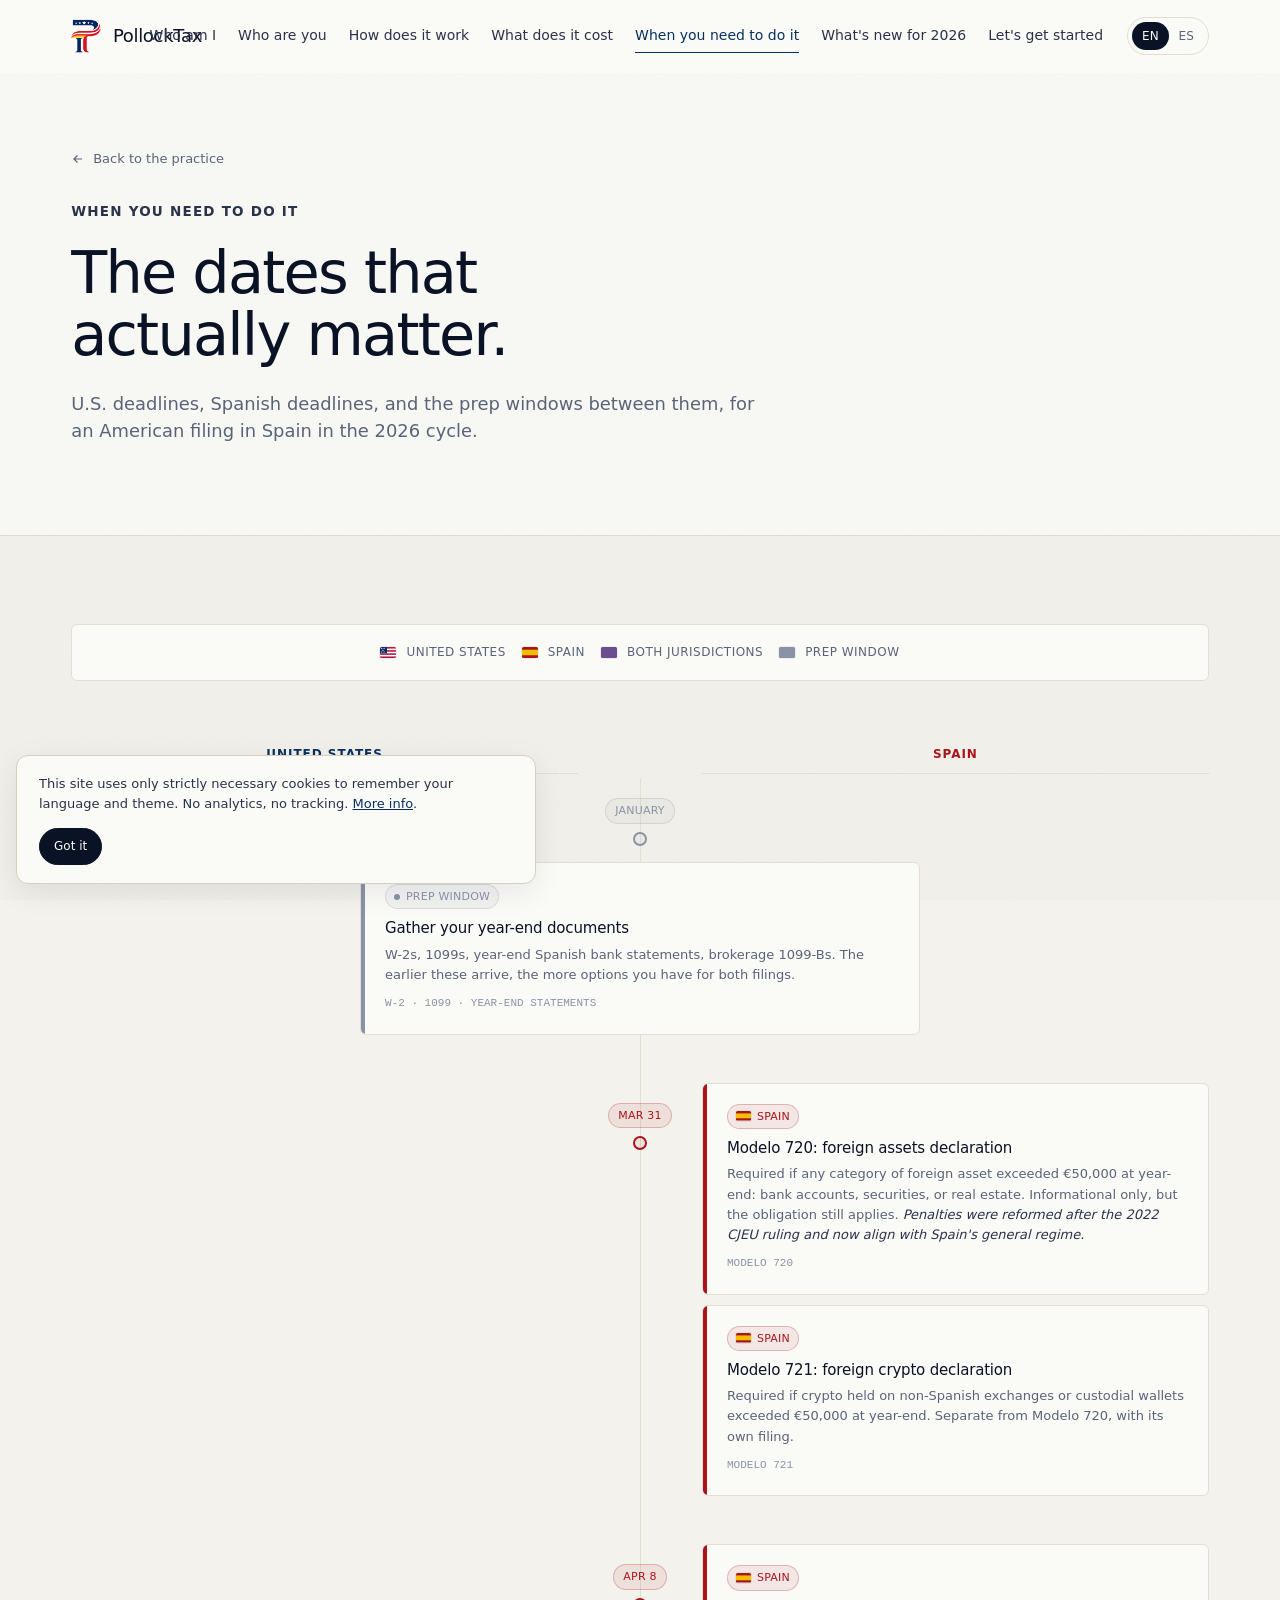
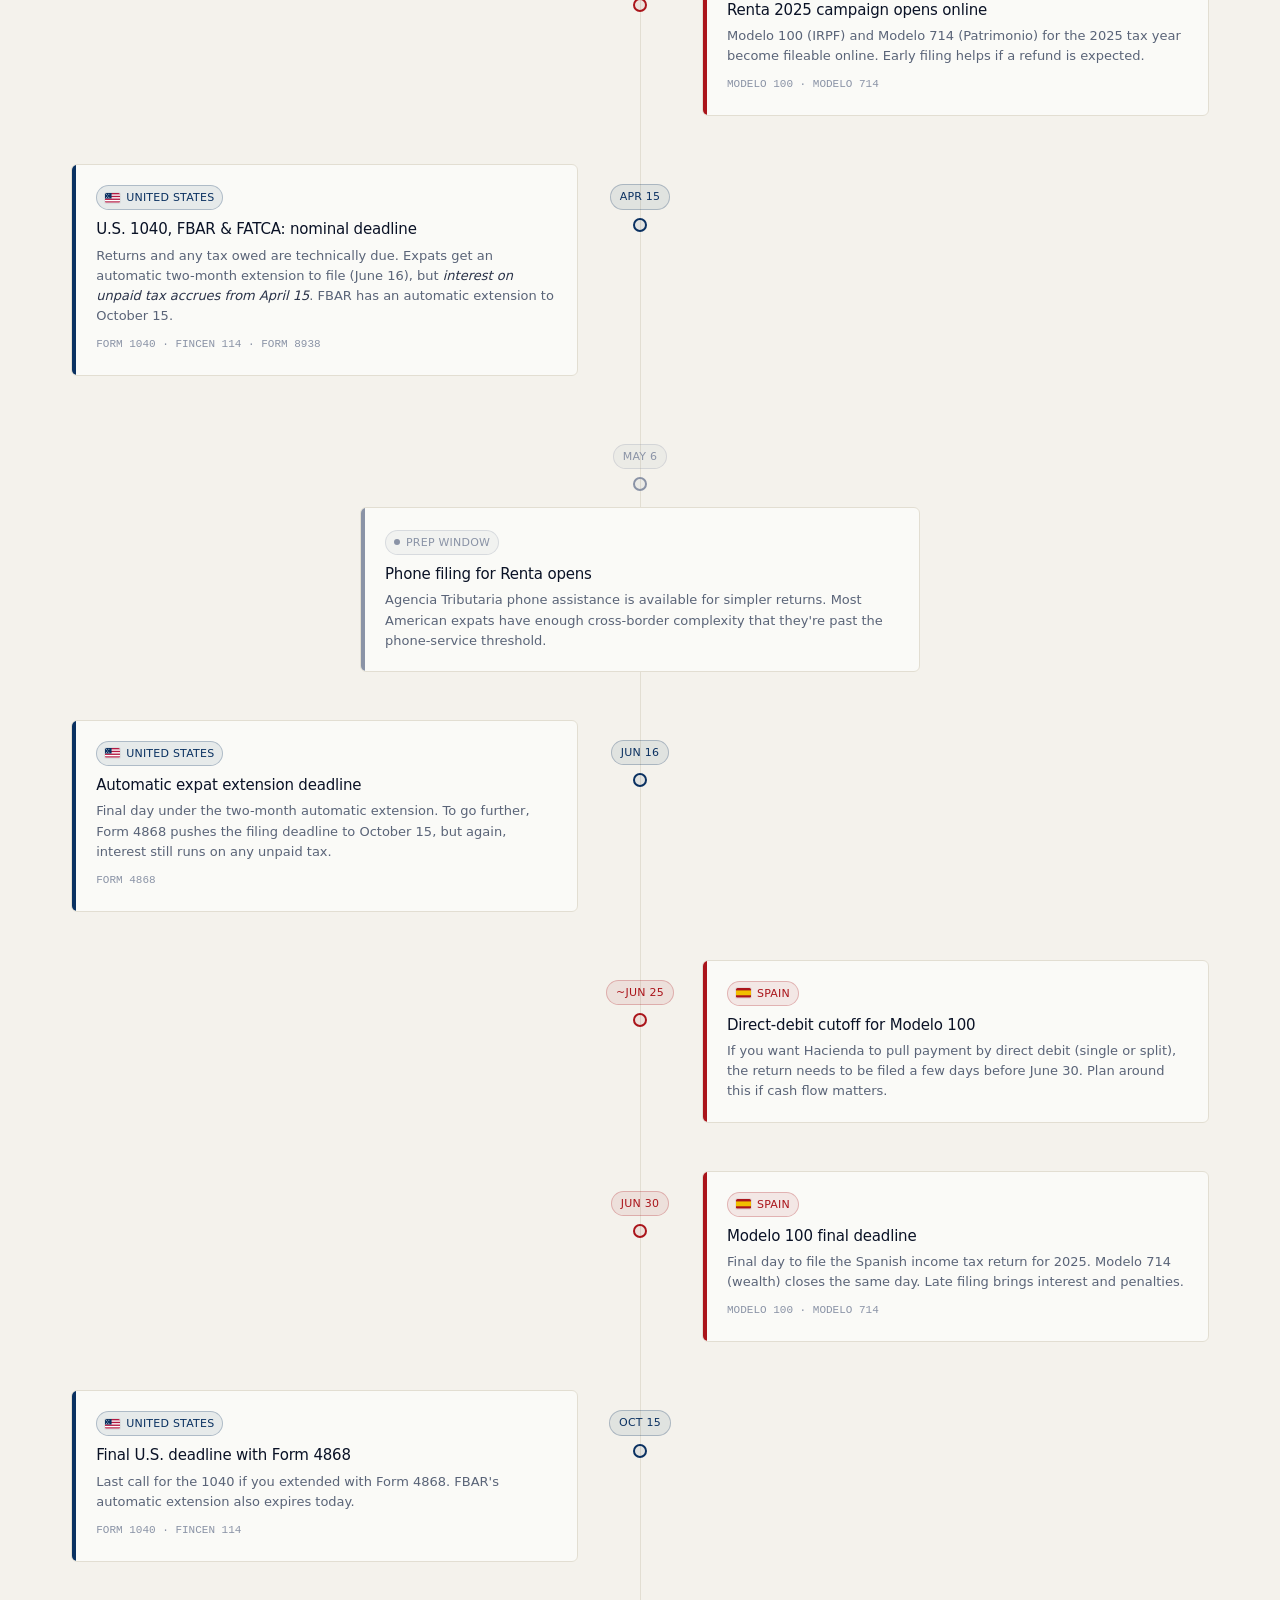
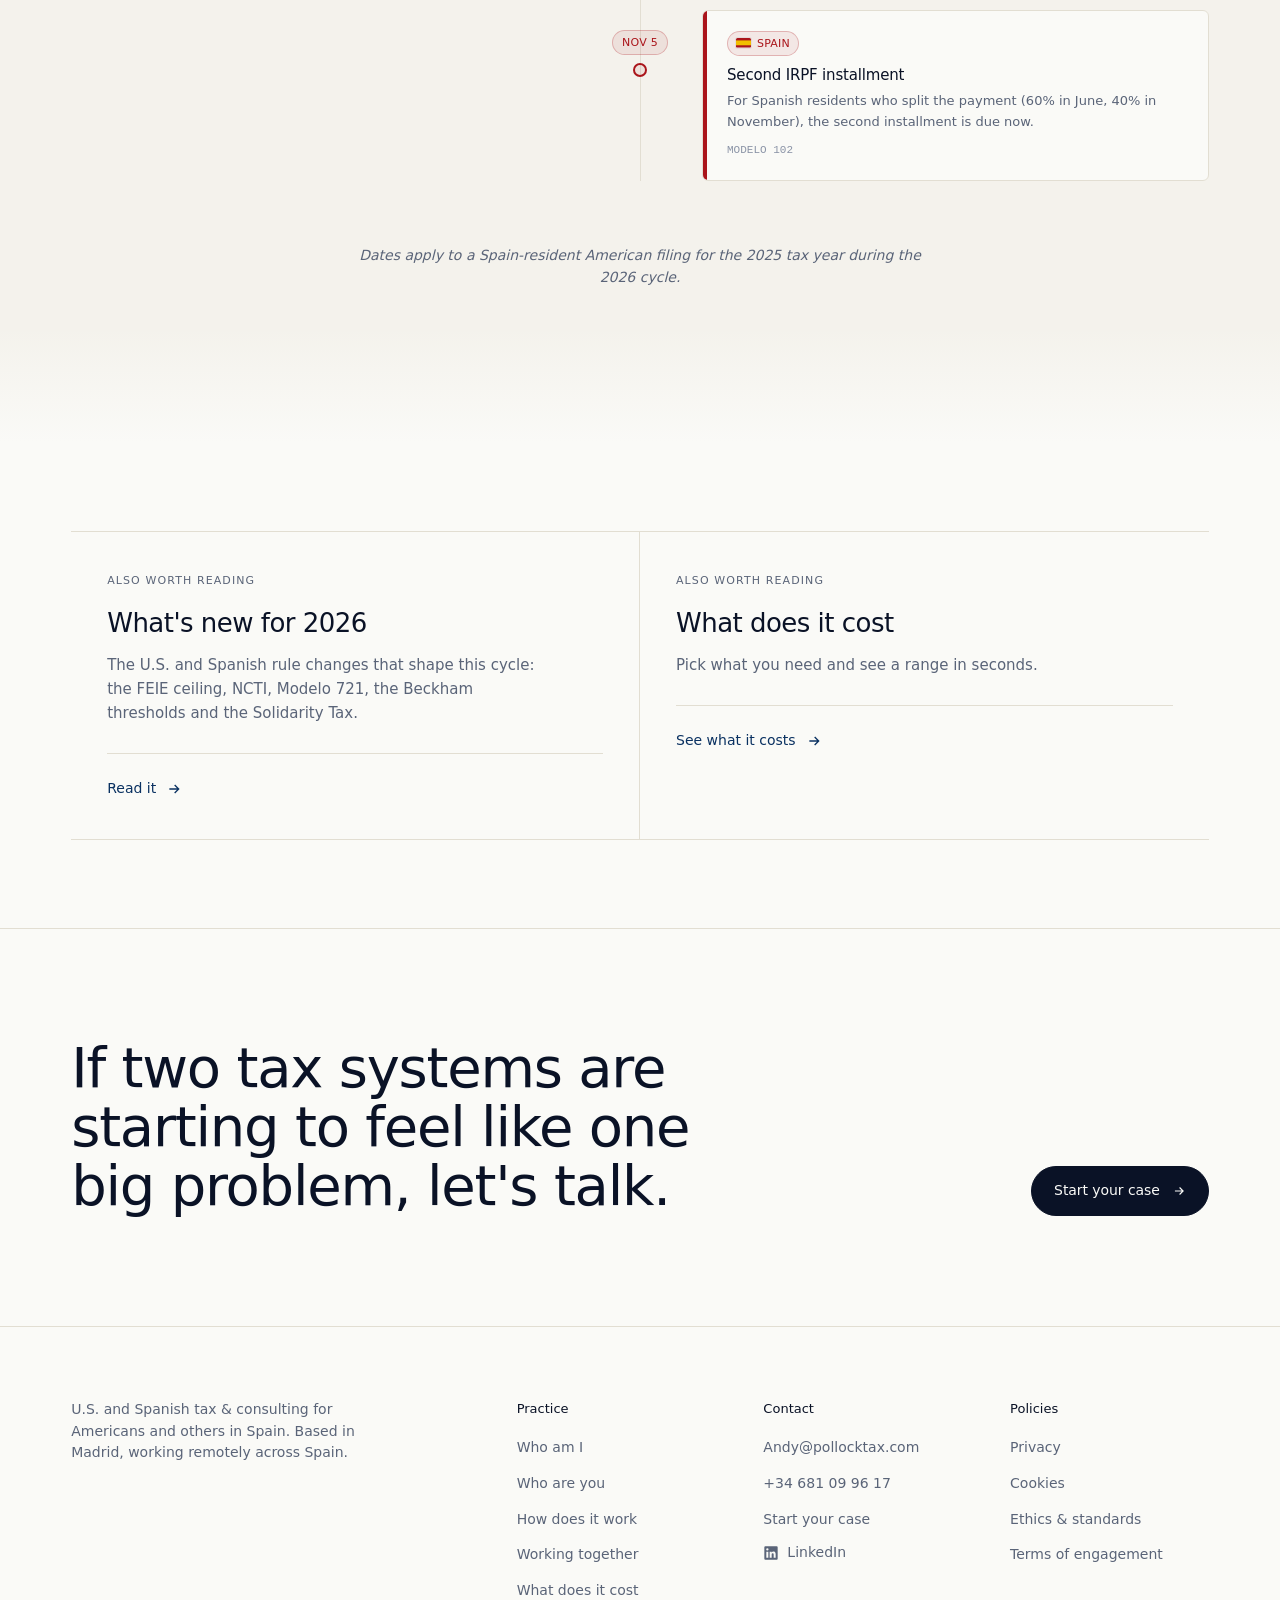
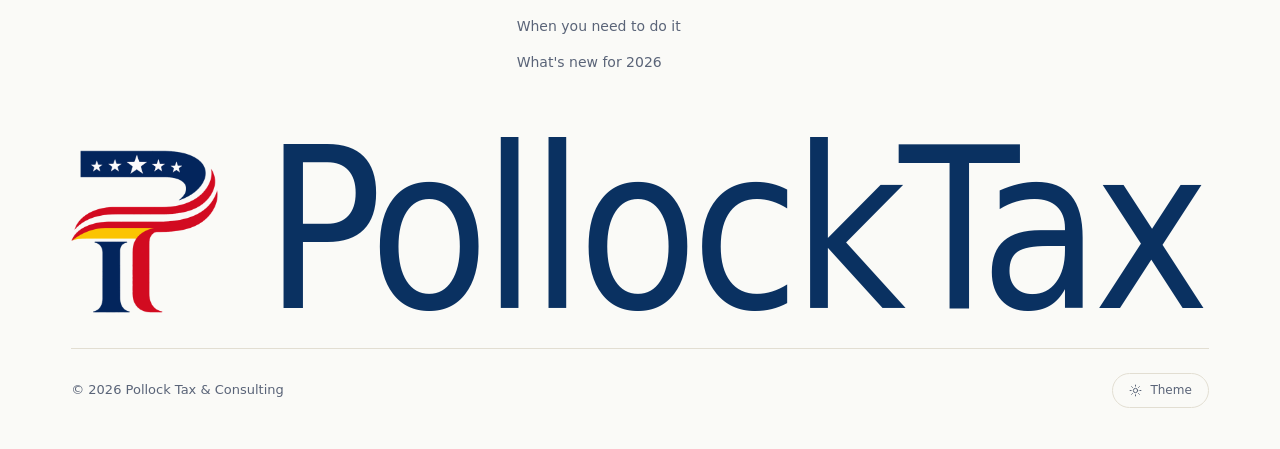
==== deadlines.html @ 63c42f0d "Give the calculator the site's voice back, and fit it on one screen Three things.  The tiers were a " ====
<!doctype html>
<html lang="en" data-theme="light">
<head>
<meta charset="utf-8" />
<meta name="viewport" content="width=device-width, initial-scale=1, viewport-fit=cover" />
<title>Tax deadlines for Americans in Spain, 2026 calendar | Pollock Tax</title>
<meta name="description" content="Every U.S. and Spanish tax deadline in the 2026 cycle for Americans and others living in Spain: Form 1040 and extensions, FBAR, Modelo 100 and Modelo 720, with the prep windows between them." />
<link rel="canonical" href="https://pollocktax.com/deadlines.html" />
<link rel="alternate" hreflang="en" href="https://pollocktax.com/deadlines.html" />
<link rel="alternate" hreflang="es" href="https://pollocktax.com/deadlines.html" />

<meta property="og:type" content="article" />
<meta property="og:title" content="Tax deadlines for Americans in Spain, 2026 calendar | Pollock Tax" />
<meta property="og:description" content="Every U.S. and Spanish tax deadline in the 2026 cycle for Americans and others living in Spain: Form 1040 and extensions, FBAR, Modelo 100 and Modelo 720, with the prep windows between them." />
<meta property="og:image" content="https://pollocktax.com/images/og-image.jpg" />
<!-- Declaring the card's size lets a scraper lay out the preview on its first
     visit instead of deferring until it has fetched the image. The alt text
     describes what the card shows; tools/make-og-image.py draws it. -->
<meta property="og:image:width" content="1200" />
<meta property="og:image:height" content="630" />
<meta property="og:image:alt" content="Pollock Tax &amp; Consulting: U.S. and Spanish taxes, handled with care." />
<meta property="og:url" content="https://pollocktax.com/deadlines.html" />
<meta property="og:site_name" content="Pollock Tax &amp; Consulting" />
<meta property="og:locale" content="en_US" />
<meta property="og:locale:alternate" content="es_ES" />
<meta name="twitter:card" content="summary_large_image" />
<meta name="twitter:image:alt" content="Pollock Tax &amp; Consulting: U.S. and Spanish taxes, handled with care." />

<link rel="icon" href="images/favicon.ico" sizes="any" />
<link rel="icon" type="image/png" href="images/favicon-32.png" sizes="32x32" />
<link rel="icon" type="image/png" href="images/favicon-16.png" sizes="16x16" />
<link rel="apple-touch-icon" href="images/apple-touch-icon.png" />

<link rel="preconnect" href="https://api.fontshare.com" crossorigin />
<!-- Loaded without blocking render: a slow font host must never hold up the page.
     The URL already carries display=swap, so the swap behavior is unchanged. -->
<link rel="preload" as="style" href="https://api.fontshare.com/v2/css?f[]=satoshi@300,400,500,700&f[]=jetbrains-mono@400,500&display=swap"
      onload="this.onload=null;this.rel='stylesheet'" />
<noscript><link rel="stylesheet" href="https://api.fontshare.com/v2/css?f[]=satoshi@300,400,500,700&f[]=jetbrains-mono@400,500&display=swap" /></noscript>

<link rel="stylesheet" href="styles.css?v=a674ebdbf3" />

<script type="application/ld+json">
{
  "@context": "https://schema.org",
  "@type": "BreadcrumbList",
  "itemListElement": [
    {
      "@type": "ListItem",
      "position": 1,
      "name": "Pollock Tax & Consulting",
      "item": "https://pollocktax.com/"
    },
    {
      "@type": "ListItem",
      "position": 2,
      "name": "When you need to do it",
      "item": "https://pollocktax.com/deadlines.html"
    }
  ]
}
</script>
</head>
<body>

<a class="skip-link" href="#main" data-bilingual><span data-lang="en">Skip to content</span><span data-lang="es">Ir al contenido</span></a>

<header class="nav" id="nav">
  <div class="container nav-inner">
    <a href="index.html#top" class="logo" aria-label="Pollock Tax &amp; Consulting, home">
      <span class="logo-mark" aria-hidden="true">
        <img src="images/logo-mark-64.png"
             srcset="images/logo-mark-64.png 1x, images/logo-mark-128.png 2x, images/logo-mark-256.png 3x"
             width="56" height="64" alt="" />
      </span>
      <span class="logo-word">PollockTax</span>
    </a>

    <nav class="nav-links" aria-label="Primary">
      <a class="nav-link" href="index.html#about"     data-bilingual><span data-lang="en">Who am I</span><span data-lang="es">Quién soy</span></a>
      <a class="nav-link" href="index.html#offer"     data-bilingual><span data-lang="en">Who are you</span><span data-lang="es">Quién eres</span></a>
      <a class="nav-link" href="index.html#process"   data-bilingual><span data-lang="en">How does it work</span><span data-lang="es">Cómo funciona</span></a>
      <a class="nav-link" href="pricing.html" data-bilingual><span data-lang="en">What does it cost</span><span data-lang="es">Cuánto cuesta</span></a>
      <a class="nav-link" href="deadlines.html" aria-current="page"  data-bilingual><span data-lang="en">When you need to do it</span><span data-lang="es">Cuándo hay que hacerlo</span></a>
      <a class="nav-link" href="whats-new.html" data-bilingual><span data-lang="en">What's new for 2026</span><span data-lang="es">Novedades para 2026</span></a>
      <a class="nav-link" href="index.html#start"     data-bilingual><span data-lang="en">Let's get started</span><span data-lang="es">Empecemos</span></a>
    </nav>

    <div class="nav-controls">
      <div class="lang-toggle" role="group" aria-label="Language">
        <button data-set-lang="en" aria-pressed="true">
          <span class="lang-label">EN</span>
          <span class="lang-flag">🇺🇸</span>
        </button>
        <button data-set-lang="es" aria-pressed="false">
          <span class="lang-label">ES</span>
          <span class="lang-flag">🇪🇸</span>
        </button>
      </div>
      <button class="icon-btn menu-toggle" id="menu-toggle-btn" aria-label="Open navigation menu">
        <svg viewBox="0 0 24 24" fill="none" stroke="currentColor" stroke-width="2"><path d="M4 6h16M4 12h16M4 18h16"/></svg>
      </button>
    </div>
  </div>
</header>

<div class="mobile-drawer-overlay" id="mobile-overlay"></div>
<div class="mobile-drawer" id="mobile-drawer">
  <button class="icon-btn close-btn" id="menu-close-btn" aria-label="Close menu">
    <svg viewBox="0 0 24 24" fill="none" stroke="currentColor" stroke-width="2"><path d="M18 6 6 18M6 6l12 12"/></svg>
  </button>
  <nav class="mobile-nav-links">
    <a class="mobile-nav-link" href="index.html#about"     data-bilingual><span data-lang="en">Who am I</span><span data-lang="es">Quién soy</span></a>
    <a class="mobile-nav-link" href="index.html#offer"     data-bilingual><span data-lang="en">Who are you</span><span data-lang="es">Quién eres</span></a>
    <a class="mobile-nav-link" href="index.html#process"   data-bilingual><span data-lang="en">How does it work</span><span data-lang="es">Cómo funciona</span></a>
    <a class="mobile-nav-link" href="pricing.html" data-bilingual><span data-lang="en">What does it cost</span><span data-lang="es">Cuánto cuesta</span></a>
    <a class="mobile-nav-link" href="deadlines.html" aria-current="page"  data-bilingual><span data-lang="en">When you need to do it</span><span data-lang="es">Cuándo hay que hacerlo</span></a>
    <a class="mobile-nav-link" href="whats-new.html" data-bilingual><span data-lang="en">What's new for 2026</span><span data-lang="es">Novedades para 2026</span></a>
    <a class="mobile-nav-link" href="index.html#start"     data-bilingual><span data-lang="en">Let's get started</span><span data-lang="es">Empecemos</span></a>
  </nav>
</div>

<a id="top"></a>
<main id="main">

<section class="page-hero">
  <div class="container">
    <a class="back-link" href="index.html" data-bilingual>
      <svg viewBox="0 0 24 24" fill="none" stroke="currentColor" stroke-width="2" aria-hidden="true"><path d="M19 12H5M11 18l-6-6 6-6"/></svg>
      <span data-lang="en">Back to the practice</span>
      <span data-lang="es">Volver a la práctica</span>
    </a>
    <span class="eyebrow" data-bilingual><span data-lang="en">When you need to do it</span><span data-lang="es">Cuándo hay que hacerlo</span></span>
    <h1 class="display-1" data-bilingual="block">
      <span data-lang="en">The dates that actually matter.</span>
      <span data-lang="es">Las fechas que de verdad importan.</span>
    </h1>
    <p class="lede body-lg" data-bilingual="block">
      <span data-lang="en">U.S. deadlines, Spanish deadlines, and the prep windows between them, for an American filing in Spain in the 2026 cycle.</span>
      <span data-lang="es">Fechas americanas, fechas españolas, y las ventanas de preparación entre ambas, para un americano que declara en España en el ciclo 2026.</span>
    </p>
  </div>
</section>

<section class="section timeline-section" id="timeline" aria-labelledby="timeline-heading">
  <div class="container">
    <h2 id="timeline-heading" class="visually-hidden" data-bilingual><span data-lang="en">The 2026 filing calendar, month by month</span><span data-lang="es">El calendario de presentación 2026, mes a mes</span></h2>
    <div class="tl-legend" data-reveal>
      <span class="tl-legend-item"><span class="tl-legend-swatch tl-legend-swatch--us"></span><span data-bilingual><span data-lang="en">United States</span><span data-lang="es">Estados Unidos</span></span></span>
      <span class="tl-legend-item"><span class="tl-legend-swatch tl-legend-swatch--spain"></span><span data-bilingual><span data-lang="en">Spain</span><span data-lang="es">España</span></span></span>
      <span class="tl-legend-item"><span class="tl-legend-swatch tl-legend-swatch--both"></span><span data-bilingual><span data-lang="en">Both jurisdictions</span><span data-lang="es">Ambas jurisdicciones</span></span></span>
      <span class="tl-legend-item"><span class="tl-legend-swatch tl-legend-swatch--prep"></span><span data-bilingual><span data-lang="en">Prep window</span><span data-lang="es">Preparación</span></span></span>
    </div>

    <div class="serpentine-timeline" data-reveal>

      <div class="stl-columns-head" aria-hidden="true">
        <span class="stl-column-label stl-column-label--us" data-bilingual><span data-lang="en">United States</span><span data-lang="es">Estados Unidos</span></span>
        <span class="stl-column-label stl-column-label--spain" data-bilingual><span data-lang="en">Spain</span><span data-lang="es">España</span></span>
      </div>

      <div class="serpentine-row serpentine-row--span">
        <div class="stl-node">
          <span class="stl-date-label stl-date-label--prep">January</span>
          <span class="stl-dot stl-dot--prep"></span>
        </div>
        <div class="stl-card--span">
          <div class="stl-event stl-event--prep" data-date="Jan 2026">
            <span class="stl-event-flag stl-event-flag--prep" data-bilingual><span data-lang="en">Prep window</span><span data-lang="es">Preparación</span></span>
            <h3 data-bilingual><span data-lang="en">Gather your year-end documents</span><span data-lang="es">Recopila documentos de cierre de año</span></h3>
            <p data-bilingual><span data-lang="en">W-2s, 1099s, year-end Spanish bank statements, brokerage 1099-Bs. The earlier these arrive, the more options you have for both filings.</span><span data-lang="es">W-2, 1099, extractos bancarios españoles a 31 de diciembre y 1099-B de brokerage. Cuanto antes lleguen, más opciones tienes en ambas declaraciones.</span></p>
            <span class="stl-forms">W-2 · 1099 · Year-end statements</span>
          </div>
        </div>
      </div>

      <div class="serpentine-row">
        <div class="stl-card--left"></div>
        <div class="stl-node">
          <span class="stl-date-label stl-date-label--spain">Mar 31</span>
          <span class="stl-dot stl-dot--spain"></span>
        </div>
        <div class="stl-card--right">
          <div class="stl-events-stack">
            <div class="stl-event stl-event--spain" data-date="Mar 31 · Spain">
              <span class="stl-event-flag stl-event-flag--spain" data-bilingual><span data-lang="en">Spain</span><span data-lang="es">España</span></span>
              <h3 data-bilingual><span data-lang="en">Modelo 720: foreign assets declaration</span><span data-lang="es">Modelo 720: declaración de bienes en el extranjero</span></h3>
              <p data-bilingual><span data-lang="en">Required if any category of foreign asset exceeded €50,000 at year-end: bank accounts, securities, or real estate. Informational only, but the obligation still applies. <em>Penalties were reformed after the 2022 CJEU ruling and now align with Spain's general regime.</em></span><span data-lang="es">Obligatorio si alguna categoría de bienes en el extranjero superó los 50.000 € a 31 de diciembre: cuentas, valores o inmuebles. Solo informativo, pero la obligación se mantiene. <em>Las sanciones se reformaron tras la sentencia del TJUE de 2022 y ahora se alinean con el régimen general.</em></span></p>
              <span class="stl-forms">Modelo 720</span>
            </div>
            <div class="stl-event stl-event--spain" data-date="Mar 31 · Spain">
              <span class="stl-event-flag stl-event-flag--spain" data-bilingual><span data-lang="en">Spain</span><span data-lang="es">España</span></span>
              <h3 data-bilingual><span data-lang="en">Modelo 721: foreign crypto declaration</span><span data-lang="es">Modelo 721: criptoactivos en el extranjero</span></h3>
              <p data-bilingual><span data-lang="en">Required if crypto held on non-Spanish exchanges or custodial wallets exceeded €50,000 at year-end. Separate from Modelo 720, with its own filing.</span><span data-lang="es">Obligatorio si los criptoactivos custodiados fuera de España superaron 50.000 € a 31 de diciembre. Independiente del Modelo 720, con presentación propia.</span></p>
              <span class="stl-forms">Modelo 721</span>
            </div>
          </div>
        </div>
      </div>

      <div class="serpentine-row">
        <div class="stl-card--left"></div>
        <div class="stl-node">
          <span class="stl-date-label stl-date-label--spain">Apr 8</span>
          <span class="stl-dot stl-dot--spain"></span>
        </div>
        <div class="stl-card--right">
          <div class="stl-event stl-event--spain" data-date="Apr 8 · Spain">
            <span class="stl-event-flag stl-event-flag--spain" data-bilingual><span data-lang="en">Spain</span><span data-lang="es">España</span></span>
            <h3 data-bilingual><span data-lang="en">Renta 2025 campaign opens online</span><span data-lang="es">Se abre la Campaña de Renta 2025 por internet</span></h3>
            <p data-bilingual><span data-lang="en">Modelo 100 (IRPF) and Modelo 714 (Patrimonio) for the 2025 tax year become fileable online. Early filing helps if a refund is expected.</span><span data-lang="es">Se pueden presentar online el Modelo 100 (IRPF) y el Modelo 714 (Patrimonio) del ejercicio 2025. Presentar pronto ayuda si esperas devolución.</span></p>
            <span class="stl-forms">Modelo 100 · Modelo 714</span>
          </div>
        </div>
      </div>

      <div class="serpentine-row">
        <div class="stl-card--left">
          <div class="stl-event stl-event--us" data-date="Apr 15 · U.S.">
            <span class="stl-event-flag stl-event-flag--us" data-bilingual><span data-lang="en">United States</span><span data-lang="es">Estados Unidos</span></span>
            <h3 data-bilingual><span data-lang="en">U.S. 1040, FBAR &amp; FATCA: nominal deadline</span><span data-lang="es">1040, FBAR y FATCA: vencimiento nominal</span></h3>
            <p data-bilingual><span data-lang="en">Returns and any tax owed are technically due. Expats get an automatic two-month extension to file (June 16), but <em>interest on unpaid tax accrues from April 15</em>. FBAR has an automatic extension to October 15.</span><span data-lang="es">Las declaraciones y cualquier importe a pagar vencen formalmente este día. Los expatriados tienen prórroga automática de dos meses (hasta el 16 de junio), pero <em>los intereses corren desde el 15 de abril</em>. El FBAR tiene prórroga automática hasta el 15 de octubre.</span></p>
            <span class="stl-forms">Form 1040 · FinCEN 114 · Form 8938</span>
          </div>
        </div>
        <div class="stl-node">
          <span class="stl-date-label stl-date-label--us">Apr 15</span>
          <span class="stl-dot stl-dot--us"></span>
        </div>
        <div class="stl-card--right"></div>
      </div>

      <div class="serpentine-row serpentine-row--span">
        <div class="stl-node">
          <span class="stl-date-label stl-date-label--prep">May 6</span>
          <span class="stl-dot stl-dot--prep"></span>
        </div>
        <div class="stl-card--span">
          <div class="stl-event stl-event--prep" data-date="May 6 · Spain prep">
            <span class="stl-event-flag stl-event-flag--prep" data-bilingual><span data-lang="en">Prep window</span><span data-lang="es">Preparación</span></span>
            <h3 data-bilingual><span data-lang="en">Phone filing for Renta opens</span><span data-lang="es">Se abre la presentación telefónica de la Renta</span></h3>
            <p data-bilingual><span data-lang="en">Agencia Tributaria phone assistance is available for simpler returns. Most American expats have enough cross-border complexity that they're past the phone-service threshold.</span><span data-lang="es">La asistencia telefónica de la Agencia Tributaria está disponible para declaraciones sencillas. La mayoría de americanos expatriados tienen suficiente complejidad transfronteriza como para no encajar en este servicio.</span></p>
          </div>
        </div>
      </div>

      <div class="serpentine-row">
        <div class="stl-card--left">
          <div class="stl-event stl-event--us" data-date="Jun 16 · U.S.">
            <span class="stl-event-flag stl-event-flag--us" data-bilingual><span data-lang="en">United States</span><span data-lang="es">Estados Unidos</span></span>
            <h3 data-bilingual><span data-lang="en">Automatic expat extension deadline</span><span data-lang="es">Vencimiento de la prórroga automática para expatriados</span></h3>
            <p data-bilingual><span data-lang="en">Final day under the two-month automatic extension. To go further, Form 4868 pushes the filing deadline to October 15, but again, interest still runs on any unpaid tax.</span><span data-lang="es">Último día con la prórroga automática de dos meses. Para ampliar más, el Formulario 4868 lleva la presentación al 15 de octubre, aunque los intereses sobre el importe pendiente siguen corriendo.</span></p>
            <span class="stl-forms">Form 4868</span>
          </div>
        </div>
        <div class="stl-node">
          <span class="stl-date-label stl-date-label--us">Jun 16</span>
          <span class="stl-dot stl-dot--us"></span>
        </div>
        <div class="stl-card--right"></div>
      </div>

      <div class="serpentine-row">
        <div class="stl-card--left"></div>
        <div class="stl-node">
          <span class="stl-date-label stl-date-label--spain">~Jun 25</span>
          <span class="stl-dot stl-dot--spain"></span>
        </div>
        <div class="stl-card--right">
          <div class="stl-event stl-event--spain" data-date="~Jun 25 · Spain">
            <span class="stl-event-flag stl-event-flag--spain" data-bilingual><span data-lang="en">Spain</span><span data-lang="es">España</span></span>
            <h3 data-bilingual><span data-lang="en">Direct-debit cutoff for Modelo 100</span><span data-lang="es">Cierre de domiciliación del Modelo 100</span></h3>
            <p data-bilingual><span data-lang="en">If you want Hacienda to pull payment by direct debit (single or split), the return needs to be filed a few days before June 30. Plan around this if cash flow matters.</span><span data-lang="es">Si quieres que Hacienda cobre por domiciliación (pago único o fraccionado), conviene presentar unos días antes del 30 de junio. Tenlo en cuenta si la liquidez importa.</span></p>
          </div>
        </div>
      </div>

      <div class="serpentine-row">
        <div class="stl-card--left"></div>
        <div class="stl-node">
          <span class="stl-date-label stl-date-label--spain">Jun 30</span>
          <span class="stl-dot stl-dot--spain"></span>
        </div>
        <div class="stl-card--right">
          <div class="stl-event stl-event--spain" data-date="Jun 30 · Spain">
            <span class="stl-event-flag stl-event-flag--spain" data-bilingual><span data-lang="en">Spain</span><span data-lang="es">España</span></span>
            <h3 data-bilingual><span data-lang="en">Modelo 100 final deadline</span><span data-lang="es">Vencimiento final del Modelo 100</span></h3>
            <p data-bilingual><span data-lang="en">Final day to file the Spanish income tax return for 2025. Modelo 714 (wealth) closes the same day. Late filing brings interest and penalties.</span><span data-lang="es">Último día para presentar el IRPF español del ejercicio 2025. El Modelo 714 (Patrimonio) cierra el mismo día. Presentar fuera de plazo conlleva intereses y sanciones.</span></p>
            <span class="stl-forms">Modelo 100 · Modelo 714</span>
          </div>
        </div>
      </div>

      <div class="serpentine-row">
        <div class="stl-card--left">
          <div class="stl-event stl-event--us" data-date="Oct 15 · U.S.">
            <span class="stl-event-flag stl-event-flag--us" data-bilingual><span data-lang="en">United States</span><span data-lang="es">Estados Unidos</span></span>
            <h3 data-bilingual><span data-lang="en">Final U.S. deadline with Form 4868</span><span data-lang="es">Vencimiento final EE.&nbsp;UU. con Formulario 4868</span></h3>
            <p data-bilingual><span data-lang="en">Last call for the 1040 if you extended with Form 4868. FBAR's automatic extension also expires today.</span><span data-lang="es">Última fecha para presentar el 1040 si pediste prórroga con el 4868. La prórroga automática del FBAR también vence hoy.</span></p>
            <span class="stl-forms">Form 1040 · FinCEN 114</span>
          </div>
        </div>
        <div class="stl-node">
          <span class="stl-date-label stl-date-label--us">Oct 15</span>
          <span class="stl-dot stl-dot--us"></span>
        </div>
        <div class="stl-card--right"></div>
      </div>

      <div class="serpentine-row">
        <div class="stl-card--left"></div>
        <div class="stl-node">
          <span class="stl-date-label stl-date-label--spain">Nov 5</span>
          <span class="stl-dot stl-dot--spain"></span>
        </div>
        <div class="stl-card--right">
          <div class="stl-event stl-event--spain" data-date="Nov 5 · Spain">
            <span class="stl-event-flag stl-event-flag--spain" data-bilingual><span data-lang="en">Spain</span><span data-lang="es">España</span></span>
            <h3 data-bilingual><span data-lang="en">Second IRPF installment</span><span data-lang="es">Segundo plazo del IRPF</span></h3>
            <p data-bilingual><span data-lang="en">For Spanish residents who split the payment (60% in June, 40% in November), the second installment is due now.</span><span data-lang="es">Para residentes que fraccionaron el pago (60% en junio, 40% en noviembre), vence ahora el segundo plazo.</span></p>
            <span class="stl-forms">Modelo 102</span>
          </div>
        </div>
      </div>

    </div>

    <p class="timeline-note" style="margin-top: 16px;" data-reveal data-bilingual="block">
      <span data-lang="en">Dates apply to a Spain-resident American filing for the 2025 tax year during the 2026 cycle.</span>
      <span data-lang="es">Las fechas aplican a un americano residente en España presentando el ejercicio 2025 durante la campaña 2026.</span>
    </p>
  </div>
</section>

<section class="section next-up">
  <div class="container">
    <div class="resource-grid">
      <a class="resource-card" href="whats-new.html">
        <span class="resource-kicker" data-bilingual><span data-lang="en">Also worth reading</span><span data-lang="es">También conviene leer</span></span>
        <h3 data-bilingual="block">
          <span data-lang="en">What's new for 2026</span>
          <span data-lang="es">Novedades para 2026</span>
        </h3>
        <p data-bilingual="block">
          <span data-lang="en">The U.S. and Spanish rule changes that shape this cycle: the FEIE ceiling, NCTI, Modelo 721, the Beckham thresholds and the Solidarity Tax.</span>
          <span data-lang="es">Los cambios normativos americanos y españoles que marcan este ciclo: el techo de la FEIE, el NCTI, el Modelo 721, los umbrales Beckham y el Impuesto de Solidaridad.</span>
        </p>
        <span class="resource-cta" data-bilingual>
          <span data-lang="en">Read it</span>
          <span data-lang="es">Leerlo</span>
          <svg viewBox="0 0 24 24" fill="none" stroke="currentColor" stroke-width="2" aria-hidden="true"><path d="M5 12h14M13 6l6 6-6 6"/></svg>
        </span>
      </a>
      <a class="resource-card" href="pricing.html">
        <span class="resource-kicker" data-bilingual><span data-lang="en">Also worth reading</span><span data-lang="es">También conviene leer</span></span>
        <h3 data-bilingual="block">
          <span data-lang="en">What does it cost</span>
          <span data-lang="es">Cuánto cuesta</span>
        </h3>
        <p data-bilingual="block">
          <span data-lang="en">Pick what you need and see a range in seconds.</span>
          <span data-lang="es">Elige lo que necesitas y verás un rango en segundos.</span>
        </p>
        <span class="resource-cta" data-bilingual>
          <span data-lang="en">See what it costs</span>
          <span data-lang="es">Ver cuánto cuesta</span>
          <svg viewBox="0 0 24 24" fill="none" stroke="currentColor" stroke-width="2" aria-hidden="true"><path d="M5 12h14M13 6l6 6-6 6"/></svg>
        </span>
      </a>
    </div>
  </div>
</section>

<section class="cta-strip">
  <div class="container">
    <div class="cta-strip-grid">
      <div data-reveal>
        <h2 class="display-2" data-bilingual="block">
          <span data-lang="en">If two tax systems are starting to feel like one big problem, let's talk.</span>
          <span data-lang="es">Si dos sistemas fiscales empiezan a sentirse como un solo gran problema, hablemos.</span>
        </h2>
      </div>
      <div data-reveal>
        <a href="index.html#start" class="btn btn-primary" data-bilingual>
          <span data-lang="en">Start your case</span>
          <span data-lang="es">Empezar mi caso</span>
          <svg class="btn-arrow" viewBox="0 0 24 24" fill="none" stroke="currentColor" stroke-width="2"><path d="M5 12h14M13 6l6 6-6 6"/></svg>
        </a>
      </div>
    </div>
  </div>
</section>

</main>

<footer class="footer">
  <div class="container">
    <div class="footer-top">
      <div class="footer-brand">
        <p data-bilingual="block">
          <span data-lang="en">U.S. and Spanish tax &amp; consulting for Americans and others in Spain. Based in Madrid, working remotely across Spain.</span>
          <span data-lang="es">Asesoría fiscal estadounidense y española para americanos y otras personas en España. Con sede en Madrid, atendiendo en remoto en toda España.</span>
        </p>
      </div>

      <div class="footer-col">
        <h3 data-bilingual><span data-lang="en">Practice</span><span data-lang="es">Práctica</span></h3>
        <ul>
          <li><a href="index.html#about"     data-bilingual><span data-lang="en">Who am I</span><span data-lang="es">Quién soy</span></a></li>
          <li><a href="index.html#offer"     data-bilingual><span data-lang="en">Who are you</span><span data-lang="es">Quién eres</span></a></li>
          <li><a href="index.html#process"   data-bilingual><span data-lang="en">How does it work</span><span data-lang="es">Cómo funciona</span></a></li>
          <li><a href="index.html#engagement" data-bilingual><span data-lang="en">Working together</span><span data-lang="es">Trabajar juntos</span></a></li>
          <li><a href="pricing.html" data-bilingual><span data-lang="en">What does it cost</span><span data-lang="es">Cuánto cuesta</span></a></li>
          <li><a href="deadlines.html" aria-current="page"  data-bilingual><span data-lang="en">When you need to do it</span><span data-lang="es">Cuándo hay que hacerlo</span></a></li>
          <li><a href="whats-new.html" data-bilingual><span data-lang="en">What's new for 2026</span><span data-lang="es">Novedades para 2026</span></a></li>
        </ul>
      </div>

      <div class="footer-col">
        <h3 data-bilingual><span data-lang="en">Contact</span><span data-lang="es">Contacto</span></h3>
        <ul>
          <li><a href="mailto:Andy@pollocktax.com">Andy@pollocktax.com</a></li>
          <li><a href="tel:+34681099617">+34 681 09 96 17</a></li>
          <li><a href="index.html#start" data-bilingual><span data-lang="en">Start your case</span><span data-lang="es">Empezar caso</span></a></li>
          <li><a href="https://www.linkedin.com/in/andrewtpollock/" target="_blank" rel="noopener" class="footer-social">
            <svg viewBox="0 0 24 24"><path d="M20.5 2h-17A1.5 1.5 0 002 3.5v17A1.5 1.5 0 003.5 22h17a1.5 1.5 0 001.5-1.5v-17A1.5 1.5 0 0020.5 2zM8 19H5v-9h3v9zM6.5 8.25A1.75 1.75 0 118.3 6.5a1.75 1.75 0 01-1.8 1.75zM19 19h-3v-4.74c0-1.42-.6-1.93-1.38-1.93A1.74 1.74 0 0013 14.19a.66.66 0 000 .14V19h-3v-9h2.9v1.3a3.11 3.11 0 012.7-1.4c1.55 0 3.36.86 3.36 3.66z"/></svg>
            LinkedIn
          </a></li>
        </ul>
      </div>

      <div class="footer-col">
        <h3 data-bilingual><span data-lang="en">Policies</span><span data-lang="es">Políticas</span></h3>
        <ul>
          <li><a href="index.html#privacy"   data-bilingual><span data-lang="en">Privacy</span><span data-lang="es">Privacidad</span></a></li>
          <li><a href="index.html#cookies"   data-bilingual><span data-lang="en">Cookies</span><span data-lang="es">Cookies</span></a></li>
          <li><a href="index.html#ethics"    data-bilingual><span data-lang="en">Ethics &amp; standards</span><span data-lang="es">Ética y estándares</span></a></li>
          <li><a href="index.html#terms"     data-bilingual><span data-lang="en">Terms of engagement</span><span data-lang="es">Términos</span></a></li>
        </ul>
      </div>
    </div>

    <div class="footer-wordmark" aria-hidden="true">
      <svg viewBox="0 0 1015.7 152" focusable="false">
        <image href="images/logo-mark-512.png" x="0" y="0" width="133.6" height="152" />
        <text x="172.6" y="144.5" textLength="838.1" lengthAdjust="spacingAndGlyphs">PollockTax</text>
      </svg>
    </div>

    <div class="footer-bottom" style="display: flex; justify-content: space-between; align-items: center; flex-wrap: wrap; gap: 16px;">
      <span>© <span data-year>2026</span> Pollock Tax &amp; Consulting</span>
      <button class="footer-theme-toggle" data-theme-toggle aria-label="Toggle theme">
        <svg class="sun" viewBox="0 0 24 24" fill="none" stroke="currentColor" stroke-width="1.8" stroke-linecap="round" stroke-linejoin="round">
          <circle cx="12" cy="12" r="4"/>
          <path d="M12 2v2M12 20v2M4.93 4.93l1.41 1.41M17.66 17.66l1.41 1.41M2 12h2M20 12h2M4.93 19.07l1.41-1.41M17.66 6.34l1.41-1.41"/>
        </svg>
        <svg class="moon" viewBox="0 0 24 24" fill="none" stroke="currentColor" stroke-width="1.8" stroke-linecap="round" stroke-linejoin="round">
          <path d="M21 12.79A9 9 0 1111.21 3 7 7 0 0021 12.79z"/>
        </svg>
        <span data-bilingual><span data-lang="en">Theme</span><span data-lang="es">Tema</span></span>
      </button>
    </div>
  </div>
</footer>

<div class="cookies" id="cookie-banner" role="region" aria-label="Cookies">
  <span data-bilingual="block">
    <span data-lang="en">This site uses only strictly necessary cookies to remember your language and theme. No analytics, no tracking. <a href="index.html#cookies" style="color: var(--accent); text-decoration: underline;">More info</a>.</span>
    <span data-lang="es">Este sitio solo usa cookies estrictamente necesarias para recordar tu idioma y tema. Sin analítica, sin seguimiento. <a href="index.html#cookies" style="color: var(--accent); text-decoration: underline;">Más info</a>.</span>
  </span>
  <div class="cookies-actions">
    <button data-cookie-action="accept" class="primary" data-bilingual><span data-lang="en">Got it</span><span data-lang="es">Entendido</span></button>
  </div>
</div>

<script src="site.js?v=73084977fb" defer></script>

</body>
</html>
---- styles.css ----
/* ============================================================
   POLLOCK TAX & CONSULTING
   ============================================================ */

:root {
  --bg:           #FAFAF7;
  --bg-elev:      #F4F2EC;
  --bg-deep:      #ECEAE2;
  --ink:          #0A1226;
  --ink-2:        #2A3349;
  --ink-3:        #5A6478;
  --ink-4:        #8A93A6;
  --line:         #E2DED2;
  --line-2:       #D4CFC0;
  /* Official flag colors — U.S. "Old Glory" Blue/Red, Spain Red/Yellow.
     Used wherever a blue/red/yellow appears, so the palette stays true to the flags. */
  --accent:       #0A3161;   /* Old Glory Blue — PMS 282 C */
  --accent-hover: #B31942;   /* Old Glory Red  — PMS 193 C */

  --us-primary:   #0A3161;   /* Old Glory Blue */
  --us-soft:      rgba(10, 49, 97, 0.08);
  --us-border:    rgba(10, 49, 97, 0.25);
  --es-primary:   #AA151B;   /* Spanish flag red */
  --es-soft:      rgba(170, 21, 27, 0.08);
  --es-border:    rgba(170, 21, 27, 0.25);
  --es-gold:      #F1BF00;   /* Spanish flag yellow — emblem accent only */
  --both-primary: #6B4E8F;       
  --both-soft:    rgba(107, 78, 143, 0.08);
  --both-border:  rgba(107, 78, 143, 0.25);
  --prep-primary: #8A93A6;
  --prep-soft:    rgba(138, 147, 166, 0.08);
  --prep-border:  rgba(138, 147, 166, 0.25);

  --font-sans:  'Satoshi', system-ui, -apple-system, sans-serif;
  --font-mono:  'JetBrains Mono', ui-monospace, 'SF Mono', Menlo, monospace;

  --grid-max:   1240px;
  --grid-pad:   clamp(20px, 4vw, 56px);
  --section-y:  clamp(80px, 11vw, 140px);

  --radius:     2px;
  --radius-md:  6px;
  --radius-lg:  12px;

  --ease:       cubic-bezier(.2,.7,.2,1);
  --ease-out:   cubic-bezier(.16,1,.3,1);
  --t-fast:     180ms;
  --t-med:      320ms;
  --t-slow:     680ms;
}

[data-theme="dark"] {
  --bg:           #0A0E1A;
  --bg-elev:      #11162A;
  --bg-deep:      #060912;
  --ink:          #F5F1E8;
  --ink-2:        #DCD8CD;
  --ink-3:        #9AA3B5;
  --ink-4:        #5C667B;
  --line:         #1C2238;
  --line-2:       #2A3148;
  --accent:       #7AA0E0;
  --accent-hover: #E84757;

  --us-primary:   #7AA0E0;
  --us-soft:      rgba(122, 160, 224, 0.10);
  --us-border:    rgba(122, 160, 224, 0.30);
  --es-primary:   #E84757;
  --es-soft:      rgba(232, 71, 87, 0.10);
  --es-border:    rgba(232, 71, 87, 0.30);
  --both-primary: #B89FE0;
  --both-soft:    rgba(184, 159, 224, 0.10);
  --both-border:  rgba(184, 159, 224, 0.30);
  --prep-primary: #9AA3B5;
  --prep-soft:    rgba(154, 163, 181, 0.08);
  --prep-border:  rgba(154, 163, 181, 0.25);
}

*, *::before, *::after { box-sizing: border-box; }
/* scroll-padding keeps anchored sections clear of the sticky header */
html { -webkit-text-size-adjust: 100%; scroll-behavior: smooth; scroll-padding-top: 84px; }
@media (prefers-reduced-motion: reduce) { html { scroll-behavior: auto; } }

/* Skip link — first thing in the tab order, visible only when focused */
.skip-link {
  position: absolute;
  left: 16px; top: -60px;
  z-index: 1000;
  padding: 10px 18px;
  border-radius: 999px;
  background: var(--ink);
  color: #fff;
  font-size: 14px;
  transition: top var(--t-fast) var(--ease);
}
.skip-link:focus { top: 16px; }
body { margin: 0; overflow-x: hidden; }
img, svg, video { display: block; max-width: 100%; }
button { font: inherit; color: inherit; background: none; border: 0; cursor: pointer; padding: 0; }
input, textarea, select { font: inherit; color: inherit; }
a { color: inherit; text-decoration: none; }
::selection { background: var(--accent); color: var(--bg); }

/* Keyboard focus. Everything interactive here is a custom-styled control, so
   the ring is defined once rather than left to each component. */
:focus-visible {
  outline: 2px solid var(--accent);
  outline-offset: 3px;
  border-radius: 3px;
}
[data-theme="dark"] :focus-visible { outline-color: #7FA8D9; }
/* Pointer users keep the clean look; keyboard users always get the ring. */
:focus:not(:focus-visible) { outline: none; }

body {
  font-family: var(--font-sans);
  font-weight: 400;
  font-size: 16px;
  line-height: 1.55;
  color: var(--ink);
  background: var(--bg);
  -webkit-font-smoothing: antialiased;
  text-rendering: optimizeLegibility;
  transition: background var(--t-med) var(--ease), color var(--t-med) var(--ease);
}

body::before {
  content: "";
  position: fixed; inset: 0;
  pointer-events: none;
  z-index: 1;
  opacity: .35;
  mix-blend-mode: multiply;
  background-image: url("data:image/svg+xml;utf8,<svg xmlns='http://www.w3.org/2000/svg' width='200' height='200'><filter id='n'><feTurbulence type='fractalNoise' baseFrequency='.9' numOctaves='2' stitchTiles='stitch'/><feColorMatrix values='0 0 0 0 0  0 0 0 0 0  0 0 0 0 0  0 0 0 .06 0'/></filter><rect width='100%' height='100%' filter='url(%23n)'/></svg>");
}
[data-theme="dark"] body::before { mix-blend-mode: screen; opacity: .25; }

.container {
  max-width: var(--grid-max);
  margin-inline: auto;
  padding-inline: var(--grid-pad);
  position: relative;
  z-index: 2;
}

/* Section labels. Nudged up a size and to a bold weight so each section
   announces itself, while the uppercase tracking keeps them quiet enough
   not to compete with the display heading beneath. */
.eyebrow {
  font-family: var(--font-sans);
  font-size: 13.5px;
  font-weight: 700;
  letter-spacing: .09em;
  text-transform: uppercase;
  color: var(--ink-2);
  display: inline-block;
}

.section-rule { height: 1px; background: var(--line); margin: 0; border: 0; }

.display-1 {
  font-weight: 300;
  font-size: clamp(34px, 5.8vw, 80px);
  line-height: 1.05;
  letter-spacing: -0.03em;
  margin: 0;
  color: var(--ink);
  /* Even out the rag rather than leaving a single word on the last line. */
  text-wrap: balance;
}

.display-2 {
  font-weight: 400;
  font-size: clamp(30px, 4.4vw, 56px);
  line-height: 1.05;
  letter-spacing: -0.022em;
  margin: 0;
  text-wrap: balance;
}

.body-lg {
  font-size: clamp(17px, 1.4vw, 20px);
  line-height: 1.55;
  color: var(--ink-2);
  font-weight: 400;
}

.body { font-size: 16px; line-height: 1.6; color: var(--ink-2); }

[data-bilingual] [data-lang] { display: none; }
html[lang="en"] [data-bilingual] [data-lang="en"],
html[lang="en"] .lang-toggle [data-lang="en"] { display: inline; }
html[lang="es"] [data-bilingual] [data-lang="es"],
html[lang="es"] .lang-toggle [data-lang="es"] { display: inline; }
[data-bilingual="block"] [data-lang] { display: none; }
html[lang="en"] [data-bilingual="block"] [data-lang="en"] { display: block; }
html[lang="es"] [data-bilingual="block"] [data-lang="es"] { display: block; }

/* NAV */
.nav {
  position: sticky; top: 0;
  z-index: 100;
  background: color-mix(in oklab, var(--bg) 94%, transparent);
  backdrop-filter: saturate(160%) blur(18px);
  -webkit-backdrop-filter: saturate(160%) blur(18px);
  border-bottom: 1px solid transparent;
  transition: border-color var(--t-fast) var(--ease);
}
.nav.is-scrolled { border-bottom-color: var(--line); }

.nav-inner {
  display: flex;
  align-items: center;
  justify-content: space-between;
  gap: 24px;
  height: 72px;
}

.logo {
  display: inline-flex; 
  align-items: center; /* Ensures perfect vertical flex distribution */
  /* Never let the bar squeeze the wordmark into the first nav link. */
  flex: 0 0 auto;
  gap: 12px;
  color: var(--ink);
  line-height: 1;      /* Flattens any hidden text block line-height issues */
}
/* The mark ships as a trimmed PNG, so height drives it and width follows the
   intrinsic ratio — no hard-coded box to fall out of sync with the artwork. */
.logo-mark { display: block; flex: 0 0 auto; }
.logo-mark img { height: 34px; width: auto; }
.logo-word { font-weight: 500; font-size: 18px; letter-spacing: -0.018em; }

/* BRAND LOCKUP — mark plus wordmark, composed in markup instead of baked into
   an image, so it follows the theme and stays sharp at every size. Shared by
   the intro reveal and the footer. */
.brand-lockup {
  display: inline-flex;
  align-items: center;
  gap: 14px;
  color: var(--ink);
}
.brand-mark { height: 44px; width: auto; flex: 0 0 auto; }
.brand-lines { display: flex; flex-direction: column; gap: 6px; }
.brand-word {
  margin: 0;
  font-weight: 500;
  font-size: 25px;
  letter-spacing: -0.022em;
  line-height: 1;
}
.brand-tagline {
  margin: 0;
  display: flex;
  align-items: center;
  justify-content: center;
  gap: 7px;
  font-size: 11px;
  font-weight: 700;
  letter-spacing: 0.1em;
  text-transform: uppercase;
  line-height: 1;
}
.brand-tagline-us  { color: var(--us-primary); }
.brand-tagline-es  { color: var(--es-primary); }
.brand-tagline-sep { color: var(--ink-4); font-weight: 400; }

/* Stacked variant — the intro reveal centres the mark over the wordmark. */
.brand-lockup--stacked { flex-direction: column; gap: 18px; text-align: center; }
.brand-lockup--stacked .brand-mark { height: clamp(76px, 12vw, 128px); }
.brand-lockup--stacked .brand-word { font-size: clamp(32px, 5.4vw, 50px); }
.brand-lockup--stacked .brand-tagline { font-size: clamp(11px, 1.4vw, 13px); }

/* Old Glory Blue sits very close to the dark background, so the mark gets a
   small lift there rather than a different asset. */
[data-theme="dark"] .logo-mark img,
[data-theme="dark"] .brand-mark { filter: brightness(1.16) saturate(1.05); }

.nav-links { display: flex; flex: 1 1 auto; min-width: 0; justify-content: flex-end; align-items: center; gap: 22px; }
.nav-link {
  font-size: 14px;
  white-space: nowrap;
  color: var(--ink-2);
  position: relative;
  transition: color var(--t-fast) var(--ease);
}
.nav-link:hover { color: var(--accent-hover); }
.nav-link[aria-current="page"] { color: var(--accent); }
.nav-link[aria-current="page"]::after {
  content: "";
  position: absolute;
  left: 0; right: 0; bottom: -6px;
  height: 1px;
  background: var(--accent);
}
.mobile-nav-link[aria-current="page"] { color: var(--accent); }

.nav-controls { display: flex; flex: 0 0 auto; align-items: center; gap: 12px; }

.icon-btn {
  width: 36px; height: 36px;
  display: inline-flex; align-items: center; justify-content: center;
  border-radius: 999px;
  color: var(--ink-2);
  transition: background var(--t-fast) var(--ease), color var(--t-fast) var(--ease);
}
.icon-btn:hover { background: var(--bg-elev); color: var(--accent-hover); }
.icon-btn svg { width: 16px; height: 16px; }

.menu-toggle {
  display: none;
}

/* Mobile Side Navigation Menu */
.mobile-drawer {
  position: fixed;
  top: 0; right: 0; bottom: 0;
  width: 280px;
  background: var(--bg);
  border-left: 1px solid var(--line);
  z-index: 200;
  padding: 40px 24px;
  display: flex;
  flex-direction: column;
  gap: 24px;
  transform: translateX(100%);
  /* visibility:hidden takes the off-canvas links out of the tab order natively,
     so a keyboard user cannot land on a drawer they cannot see. */
  visibility: hidden;
  transition: transform var(--t-med) var(--ease), visibility 0s linear var(--t-med);
  box-shadow: -10px 0 30px rgba(0,0,0,0.1);
}
.mobile-drawer.is-open {
  transform: translateX(0);
  visibility: visible;
  transition: transform var(--t-med) var(--ease), visibility 0s;
}
.mobile-drawer-overlay {
  position: fixed;
  inset: 0;
  background: rgba(0,0,0,0.4);
  backdrop-filter: blur(4px);
  z-index: 199;
  display: none;
}
.mobile-drawer-overlay.is-open {
  display: block;
}
.mobile-drawer .close-btn {
  align-self: flex-end;
}
.mobile-nav-links {
  display: flex;
  flex-direction: column;
  gap: 20px;
  margin-top: 20px;
}
.mobile-nav-link {
  font-size: 18px;
  font-weight: 500;
  color: var(--ink);
}

.lang-toggle {
  display: inline-flex;
  align-items: center;
  border: 1px solid var(--line);
  border-radius: 999px;
  padding: 4px;
  font-family: var(--font-sans);
  font-size: 12px;
  font-weight: 500;
}
.lang-toggle button {
  padding: 5px 10px;
  border-radius: 999px;
  color: var(--ink-3);
  transition: background var(--t-fast) var(--ease), color var(--t-fast) var(--ease);
  position: relative;
  overflow: hidden;
}
.lang-toggle button .lang-label { display: inline-block; transition: opacity var(--t-fast) var(--ease), transform var(--t-fast) var(--ease); }
.lang-toggle button .lang-flag {
  position: absolute; inset: 0;
  display: flex; align-items: center; justify-content: center;
  font-size: 16px; opacity: 0;
  transform: translateY(6px);
  transition: opacity var(--t-fast) var(--ease), transform var(--t-fast) var(--ease);
  line-height: 1;
}
.lang-toggle button:hover .lang-label { opacity: 0; transform: translateY(-4px); }
.lang-toggle button:hover .lang-flag { opacity: 1; transform: translateY(0); }
.lang-toggle button[aria-pressed="true"] { background: var(--ink); color: var(--bg); }
.lang-toggle button:not([aria-pressed="true"]):hover { color: var(--accent-hover); }

@media (max-width: 1200px) { 
  .nav-links { display: none; }
  .menu-toggle { display: inline-flex; }
}

/* BUTTONS */
.btn {
  display: inline-flex; align-items: center; gap: 12px;
  padding: 13px 22px;
  border-radius: 999px;
  font-size: 14px;
  font-weight: 500;
  letter-spacing: -0.005em;
  cursor: pointer;
  transition: all var(--t-fast) var(--ease);
}
.btn-primary { background: var(--ink); color: var(--bg); border: 1px solid var(--ink); }
.btn-primary:hover { background: var(--accent-hover); border-color: var(--accent-hover); color: #fff; }
.btn-ghost { background: transparent; color: var(--ink); border: 1px solid var(--line-2); }
.btn-ghost:hover { border-color: var(--accent-hover); color: var(--accent-hover); }

/* Screen-reader-only text (skip links, live regions) */
.visually-hidden {
  position: absolute !important;
  width: 1px; height: 1px;
  padding: 0; margin: -1px;
  overflow: hidden;
  clip: rect(0 0 0 0);
  clip-path: inset(50%);
  white-space: nowrap;
  border: 0;
}

/* ===== HAND-OFF BLOCK (intake summary the visitor can copy) ===== */
.btn-sm { padding: 8px 14px; font-size: 13px; gap: 8px; }
.btn-sm svg { width: 15px; height: 15px; }

.handoff {
  margin-top: 28px;
  border: 1px solid var(--line);
  border-radius: var(--radius-md);
  background: var(--bg-elev);
  padding: 20px;
  text-align: left;
}
.handoff-head {
  display: flex;
  align-items: center;
  justify-content: space-between;
  gap: 16px;
  flex-wrap: wrap;
  margin-bottom: 14px;
}
.handoff-head h4 {
  margin: 0;
  font-size: 13px;
  font-weight: 500;
  letter-spacing: .1em;
  text-transform: uppercase;
  color: var(--ink-3);
}
.handoff-actions { display: flex; gap: 8px; flex-wrap: wrap; }

.handoff-text {
  margin: 0;
  max-height: 230px;
  overflow: auto;
  padding: 16px;
  border: 1px solid var(--line);
  border-radius: var(--radius);
  background: var(--bg);
  font-family: var(--font-mono);
  font-size: 12.5px;
  line-height: 1.65;
  color: var(--ink-2);
  white-space: pre-wrap;
  word-break: break-word;
}
.handoff-hint { margin: 12px 0 0; font-size: 13px; color: var(--ink-3); }

/* Buttons that need to read as inline links */
.linkish {
  background: none;
  border: 0;
  padding: 0;
  font: inherit;
  color: var(--accent);
  text-decoration: underline;
  text-underline-offset: 2px;
  cursor: pointer;
}
.linkish:hover { color: var(--accent-hover); }

[data-copy].is-copied, [data-copy-text].is-copied {
  border-color: var(--accent);
  color: var(--accent);
}
[data-copy].is-copy-failed, [data-copy-text].is-copy-failed {
  border-color: var(--es-primary);
  color: var(--es-primary);
}
.btn-arrow { width: 14px; height: 14px; transition: transform var(--t-fast) var(--ease); }
.btn:hover .btn-arrow { transform: translateX(3px); }

/* ============ HERO with Design-First Image Grid ============ */
.hero {
  padding-top: clamp(48px, 7vw, 90px);
  padding-bottom: clamp(80px, 11vw, 130px);
}
.hero-grid {
  display: grid;
  grid-template-columns: minmax(0, 1.3fr) minmax(0, 1fr);
  gap: clamp(40px, 4.5vw, 64px);
  align-items: center;
}
.hero-text .eyebrow { margin-bottom: 40px; }
/* The headline is set to break exactly on its three <br> lines. "handled with
   care," is the widest line in English and "resueltos en España." in Spanish,
   so the two languages get their own cap rather than one compromise size. */
.hero-headline { font-size: clamp(32px, 4.9vw, 68px); }
html[lang="es"] .hero-headline { font-size: clamp(30px, 4.4vw, 60px); }
.hero-sub { margin-top: 32px; max-width: 52ch; }
.hero-actions { margin-top: 40px; display: flex; gap: 12px; flex-wrap: wrap; }

/* Editorial-led image mosaic showcase */
.hero-image-showcase {
  display: grid;
  grid-template-columns: repeat(12, 1fr);
  grid-template-rows: repeat(12, 1fr);
  aspect-ratio: 1 / 1;
  width: 100%;
  max-width: 480px;
  margin-left: auto;
  position: relative;
}
.showcase-img {
  object-fit: cover;
  width: 100%;
  height: 100%;
  border-radius: var(--radius-md);
  box-shadow: 0 8px 32px rgba(0,0,0,0.06);
  filter: grayscale(0.1) contrast(1.02);
  transition: transform var(--t-slow) var(--ease-out), filter var(--t-med) var(--ease);
}
.showcase-img:hover {
  transform: scale(1.02);
  filter: grayscale(0);
}
.img-panel-1 {
  grid-column: 1 / span 8;
  grid-row: 1 / span 8;
  z-index: 2;
}
/* A ring in the page colour keeps the two frames from merging into one shape
   where they overlap. */
.img-panel-1 .showcase-img { box-shadow: 0 8px 32px rgba(0,0,0,0.06), 0 0 0 7px var(--bg); }
.img-panel-2 {
  grid-column: 5 / span 8;
  grid-row: 5 / span 8;
  z-index: 1;
}

@media (max-width: 880px) {
  .hero-grid { grid-template-columns: 1fr; gap: 48px; }
  .hero-image-showcase {
    max-width: 380px;
    margin: 0 auto;
  }
}
/* Two stacked buttons of different widths read as ragged, so match them. */
@media (max-width: 560px) {
  .hero-actions { flex-direction: column; align-items: stretch; }
  .hero-actions .btn { width: 100%; justify-content: center; }
}

/* SECTIONS */
.section { padding-top: var(--section-y); padding-bottom: var(--section-y); }

.section-head {
  display: grid;
  grid-template-columns: 240px 1fr;
  gap: 48px;
  margin-bottom: 64px;
  align-items: start;
}
.section-head .eyebrow { padding-top: 6px; }
.section-head .lede { max-width: 56ch; }

@media (max-width: 880px) {
  .section-head { grid-template-columns: 1fr; gap: 20px; margin-bottom: 44px; }
}

/* ============ ABOUT ============ */
.about-grid {
  display: grid;
  grid-template-columns: 1fr 1fr;
  gap: 80px;
  align-items: start;
}
.about-portrait {
  position: relative;
  aspect-ratio: 4 / 5;
  background: var(--bg-elev);
  border-radius: var(--radius-md);
  overflow: hidden;
  border: 1px solid var(--line);
  /* Add these two lines below to scale it down */
  max-width: 460px; /* Adjust this number to make it as small as you'd like */
  margin: 0 auto;   
}
.about-portrait img { width: 100%; height: 100%; object-fit: cover; display: block; }
.about-portrait.no-image::after {
  content: "Portrait of Andy Pollock";
  position: absolute; inset: 0;
  display: flex; align-items: center; justify-content: center;
  font-family: var(--font-sans);
  font-size: 12px;
  color: var(--ink-4);
}
.about-bio p {
  color: var(--ink-2);
  margin: 0 0 18px;
  font-size: 17px;
  line-height: 1.6;
  max-width: 56ch;
}
.about-bio p.lead {
  font-size: clamp(20px, 2vw, 24px);
  color: var(--ink);
  line-height: 1.4;
  font-weight: 400;
  letter-spacing: -0.012em;
  margin-bottom: 28px;
}
.about-bio .signature { margin-top: 36px; font-size: 14px; color: var(--ink-3); }

/* The logo wall closes the About section rather than standing as its own
   band, so it sits tighter to the section edges than a full section would. */
.creds { margin-top: clamp(48px, 6vw, 68px); padding-top: 40px; border-top: 1px solid var(--line); }
#about { padding-bottom: clamp(44px, 5vw, 64px); }
.creds-label {
  font-family: var(--font-sans);
  font-size: 12px;
  font-weight: 500;
  letter-spacing: .08em;
  text-transform: uppercase;
  color: var(--ink-3);
  margin-bottom: 28px;
}

/* Static, borderless logo wall. Each cell is the same size; the per-logo cap
   below evens out the very different aspect ratios so nothing reads as louder
   than its neighbors. */
.creds-grid {
  display: flex;
  flex-wrap: wrap;
  justify-content: center;
  row-gap: 20px;
}
.cred-item {
  display: flex;
  align-items: center;
  justify-content: center;
  flex: 0 0 20%;
  height: 62px;
  padding: 8px 12px;
  font-size: 13px;
  font-weight: 500;
  text-align: center;
  cursor: default;
}
/* The source files are trimmed to their artwork, so a single height/width cap
   keeps every mark at roughly the same optical weight. */
.cred-item img {
  --cred-h: 32px;
  max-height: var(--cred-h);
  max-width: min(100%, 148px);
  width: auto; height: auto;
  object-fit: contain;
  display: block;
  filter: grayscale(1) opacity(0.55);
  transition: filter var(--t-med) var(--ease);
}
/* Nearly every mark is dark artwork on transparency, so dark mode inverts the
   luminance rather than brightening it — SAP is already light and is exempt. */
[data-theme="dark"] .cred-item img { filter: grayscale(1) invert(1) opacity(0.62); }
[data-theme="dark"] .cred-item[data-logo="sap"] img { filter: grayscale(1) brightness(1.6) opacity(0.62); }
@media (hover: hover) {
  .cred-item:hover img { filter: grayscale(1) opacity(0.85); }
  [data-theme="dark"] .cred-item:hover img { filter: grayscale(1) invert(1) opacity(0.9); }
  [data-theme="dark"] .cred-item[data-logo="sap"]:hover img { filter: grayscale(1) brightness(1.6) opacity(0.9); }
}

/* The square marks need more height to match the wordmarks. */
.cred-item[data-logo="ey"] img             { --cred-h: 46px; }
.cred-item[data-logo="american-club"] img  { --cred-h: 58px; }
.cred-item[data-logo="sap"] img            { --cred-h: 34px; }

.cred-item span {
  color: var(--ink-4);
  white-space: nowrap;
}

@media (max-width: 880px) {
  .cred-item { flex-basis: 33.333%; }
}
@media (max-width: 520px) {
  .creds-grid { row-gap: 12px; }
  .cred-item { flex-basis: 50%; height: 60px; }
}

@media (max-width: 880px) {
  .about-grid { grid-template-columns: 1fr; gap: 48px; }
}

/* ============ WORKING TOGETHER ============ */
.commitments {
  display: grid;
  grid-template-columns: repeat(2, minmax(0, 1fr));
  gap: 1px;
  background: var(--line);
  border: 1px solid var(--line);
}
.commitment {
  background: var(--bg);
  padding: 36px 32px;
}
.commitment-num {
  display: block;
  font-family: var(--font-sans);
  font-size: 12px;
  font-weight: 500;
  letter-spacing: .1em;
  color: var(--accent);
  margin-bottom: 20px;
}
.commitment h3 {
  font-size: 19px;
  font-weight: 500;
  letter-spacing: -0.015em;
  line-height: 1.25;
  margin: 0 0 10px;
  color: var(--ink);
}
.commitment p {
  margin: 0;
  font-size: 15px;
  line-height: 1.6;
  color: var(--ink-3);
}
@media (max-width: 880px) {
  .commitments { grid-template-columns: 1fr; }
  .commitment { padding: 28px 24px; }
}

/* ============ REFERENCE PAGES ============
   Shared by the resource teasers on the home page and by the standalone
   calendar / what's-new pages. */
.page-hero {
  padding-top: clamp(40px, 6vw, 76px);
  padding-bottom: clamp(40px, 6vw, 72px);
  border-bottom: 1px solid var(--line);
}
.page-hero .eyebrow { display: block; margin-bottom: 20px; }
.page-hero .display-1 { font-size: clamp(32px, 4.6vw, 62px); max-width: 20ch; }
.page-hero .lede { margin-top: 24px; max-width: 62ch; color: var(--ink-3); }
.page-hero + .section { padding-top: clamp(48px, 7vw, 88px); }

.back-link {
  display: inline-flex;
  align-items: center;
  gap: 8px;
  margin-bottom: 32px;
  font-size: 13px;
  color: var(--ink-3);
  transition: color var(--t-fast) var(--ease);
}
.back-link:hover { color: var(--accent); }
.back-link svg { width: 14px; height: 14px; flex-shrink: 0; }

.resource-grid {
  display: grid;
  grid-template-columns: repeat(2, minmax(0, 1fr));
  gap: 0;
  border-top: 1px solid var(--line);
  border-bottom: 1px solid var(--line);
}
.resource-card {
  display: flex;
  flex-direction: column;
  padding: 40px 36px;
  border-right: 1px solid var(--line);
  transition: background var(--t-fast) var(--ease);
}
.resource-grid .resource-card:last-child { border-right: 0; }
.resource-card:hover { background: var(--bg-elev); }

.resource-kicker {
  font-family: var(--font-sans);
  font-size: 11px;
  font-weight: 500;
  letter-spacing: .1em;
  text-transform: uppercase;
  color: var(--ink-3);
  margin-bottom: 20px;
}
.resource-card h3 {
  font-size: 26px;
  font-weight: 400;
  letter-spacing: -0.02em;
  line-height: 1.15;
  margin: 0 0 14px;
  color: var(--ink);
}
.resource-card p {
  font-size: 15px;
  line-height: 1.6;
  color: var(--ink-3);
  margin: 0;
  max-width: 46ch;
}
.resource-meta {
  margin-top: auto;
  padding-top: 24px;
  font-family: var(--font-sans);
  font-size: 13px;
  color: var(--ink-3);
}
.resource-cta {
  display: inline-flex;
  align-items: center;
  gap: 10px;
  margin-top: 28px;
  padding-top: 24px;
  border-top: 1px solid var(--line);
  font-size: 14px;
  color: var(--accent);
}
.resource-card:hover .resource-cta { color: var(--accent-hover); }
.resource-cta svg {
  width: 16px; height: 16px;
  transition: transform var(--t-fast) var(--ease);
}
.resource-card:hover .resource-cta svg { transform: translateX(4px); }

/* Single wide card used as the "next up" link at the foot of a reference page */
.next-up { padding-top: clamp(52px, 7vw, 88px); padding-bottom: clamp(48px, 7vw, 88px); }
.resource-card--wide {
  border: 1px solid var(--line);
  border-radius: var(--radius-md);
  border-right: 1px solid var(--line);
}
.resource-card--wide .resource-cta { align-self: flex-start; }

/* Three across once pricing joined the calendar and the rule changes. */
.resource-grid--three { grid-template-columns: repeat(3, minmax(0, 1fr)); }
@media (max-width: 1080px) {
  .resource-grid--three { grid-template-columns: repeat(2, minmax(0, 1fr)); }
  .resource-grid--three .resource-card:nth-child(2) { border-right: 0; }
  .resource-grid--three .resource-card:nth-child(-n+2) { border-bottom: 1px solid var(--line); }
  /* The odd card out fills the second row rather than leaving a gap beside it. */
  .resource-grid--three .resource-card:nth-child(3) { grid-column: 1 / -1; border-right: 0; }
}

@media (max-width: 880px) {
  .resource-grid { grid-template-columns: 1fr; }
  .resource-grid--three { grid-template-columns: 1fr; }
  .resource-grid--three .resource-card:nth-child(-n+2) { border-bottom: 1px solid var(--line); }
  .resource-card { border-right: 0; border-bottom: 1px solid var(--line); padding: 32px 0; }
  .resource-grid .resource-card:last-child { border-bottom: 0; }
  .resource-card--wide { padding: 32px 24px; border-bottom: 1px solid var(--line); }
}

/* ============ UNIFIED OFFER ============ */
/* "Did you know?" stats strip */
.stats-strip {
  margin: 8px 0 clamp(48px, 6vw, 72px);
  padding: clamp(28px, 4vw, 40px);
  background: var(--bg-elev);
  border: 1px solid var(--line);
  border-radius: var(--radius-lg);
}
.stats-strip-head { max-width: 64ch; margin-bottom: 32px; }

/* Stats arrive in sequence once the strip is on screen. They start visible so
   that without JavaScript, or if the script fails, the figures still read. */
.stat { transition: opacity 700ms var(--ease-out), transform 700ms var(--ease-out); }
[data-stats].is-armed .stat { opacity: 0; transform: translateY(10px); }
[data-stats].is-armed .stat.is-shown { opacity: 1; transform: none; }
@media (prefers-reduced-motion: reduce) {
  [data-stats].is-armed .stat { opacity: 1; transform: none; transition: none; }
}
.stats-kicker {
  font-family: var(--font-mono);
  font-size: 12px;
  letter-spacing: .04em;
  text-transform: uppercase;
  color: var(--es-primary);
  display: block;
  margin-bottom: 10px;
}
.stats-strip-head p { color: var(--ink-2); font-size: clamp(16px, 2vw, 19px); line-height: 1.5; margin: 0; }
.stats-grid {
  display: grid;
  grid-template-columns: repeat(4, 1fr);
  gap: clamp(20px, 3vw, 36px);
}
.stat { border-top: 2px solid var(--accent); padding-top: 14px; }
.stat-num {
  display: block;
  font-weight: 300;
  font-size: clamp(30px, 4vw, 44px);
  letter-spacing: -0.02em;
  line-height: 1;
  color: var(--ink);
  margin-bottom: 10px;
}
.stat-label { display: block; color: var(--ink-3); font-size: 13.5px; line-height: 1.45; }
.stats-source { margin: 28px 0 0; color: var(--ink-4); font-size: 12px; line-height: 1.5; }

/* ============ WHERE AMERICANS LIVE (choropleth) ============
   Geometry from Natural Earth (public domain), dissolved to autonomous
   communities. Figures are INE padrón 2022, the last full breakdown. */
.map-block { margin-top: clamp(48px, 6vw, 72px); }
.map-head { max-width: 62ch; margin-bottom: 32px; }
.map-head h3,
.offer-lead h3 {
  font-size: clamp(22px, 2.6vw, 30px);
  font-weight: 400;
  letter-spacing: -0.02em;
  margin: 0 0 12px;
  color: var(--ink);
}
.map-head p,
.offer-lead p { margin: 0; color: var(--ink-3); font-size: 15px; line-height: 1.6; }

/* Hands the reader from the map over to the profile tabs. Without it the tab
   column starts flush under the map legend and reads as part of it. */
.offer-lead {
  max-width: 62ch;
  margin-top: clamp(56px, 7vw, 88px);
  padding-top: clamp(40px, 5vw, 56px);
  margin-bottom: clamp(36px, 4vw, 48px);
  border-top: 1px solid var(--line);
}

.map-grid {
  display: grid;
  grid-template-columns: minmax(0, 1.45fr) minmax(0, 1fr);
  gap: clamp(24px, 4vw, 56px);
  align-items: center;
}
.es-map { width: 100%; height: auto; display: block; }

/* One hue, five steps. Each path is stroked in its own fill so the province
   outlines inside a community disappear and the region reads as one shape. */
.es-step-0 path { fill: #DCDDD8; stroke: #DCDDD8; }
.es-step-1 path { fill: #C2CCDA; stroke: #C2CCDA; }
.es-step-2 path { fill: #8FA6C4; stroke: #8FA6C4; }
.es-step-3 path { fill: #4A719F; stroke: #4A719F; }
.es-step-4 path { fill: #0A3161; stroke: #0A3161; }
.es-region path { stroke-width: 1.6; stroke-linejoin: round; transition: opacity var(--t-fast) var(--ease); }
.es-inset { fill: none; stroke: var(--line-2); stroke-width: 1; }

[data-theme="dark"] .es-step-0 path { fill: #232A3B; stroke: #232A3B; }
[data-theme="dark"] .es-step-1 path { fill: #2E3E5C; stroke: #2E3E5C; }
[data-theme="dark"] .es-step-2 path { fill: #40608F; stroke: #40608F; }
[data-theme="dark"] .es-step-3 path { fill: #5C86BE; stroke: #5C86BE; }
[data-theme="dark"] .es-step-4 path { fill: #8FB4E4; stroke: #8FB4E4; }

/* Dim everything but the region being pointed at or focused */
.map-block.is-focusing .es-region path { opacity: 0.28; }
.map-block.is-focusing .es-region.is-active path { opacity: 1; }

.map-legend {
  display: flex; align-items: center; gap: 6px;
  margin-top: 12px;
}
.map-legend-label { font-size: 11px; color: var(--ink-3); letter-spacing: .06em; text-transform: uppercase; }
.map-swatch { width: 26px; height: 8px; border-radius: 1px; display: block; }
.map-swatch.es-step-0 { background: #DCDDD8; }
.map-swatch.es-step-1 { background: #C2CCDA; }
.map-swatch.es-step-2 { background: #8FA6C4; }
.map-swatch.es-step-3 { background: #4A719F; }
.map-swatch.es-step-4 { background: #0A3161; }
[data-theme="dark"] .map-swatch.es-step-0 { background: #232A3B; }
[data-theme="dark"] .map-swatch.es-step-1 { background: #2E3E5C; }
[data-theme="dark"] .map-swatch.es-step-2 { background: #40608F; }
[data-theme="dark"] .map-swatch.es-step-3 { background: #5C86BE; }
[data-theme="dark"] .map-swatch.es-step-4 { background: #8FB4E4; }

.map-table-title {
  margin: 0 0 16px;
  font-size: 12px;
  font-weight: 500;
  letter-spacing: .1em;
  text-transform: uppercase;
  color: var(--ink-3);
}
.map-list { list-style: none; margin: 0; padding: 0; }
.map-list li + li { margin-top: 2px; }
.map-row {
  display: grid;
  grid-template-columns: minmax(0, 8.5em) 1fr 2.6em;
  align-items: center;
  gap: 12px;
  width: 100%;
  padding: 7px 8px;
  border-radius: var(--radius);
  text-align: left;
  transition: background var(--t-fast) var(--ease);
}
.map-row:hover, .map-row.is-active { background: var(--bg-elev); }
.map-row-name { font-size: 14px; color: var(--ink-2); }
.map-row-bar { height: 6px; border-radius: 999px; background: var(--line); overflow: hidden; }
.map-row-bar > span { display: block; height: 100%; background: var(--accent); border-radius: 999px; }
[data-theme="dark"] .map-row-bar > span { background: #5C86BE; }
.map-row-val { font-size: 13px; color: var(--ink-3); text-align: right; font-variant-numeric: tabular-nums; }
.map-row-rest { padding: 10px 8px 0; font-size: 13px; color: var(--ink-3); }
.map-source { margin: 20px 0 0; font-size: 12px; line-height: 1.55; color: var(--ink-3); }

@media (max-width: 880px) {
  .map-grid { grid-template-columns: 1fr; gap: 28px; }
}
@media (max-width: 760px) { .stats-grid { grid-template-columns: repeat(2, 1fr); } }
@media (max-width: 420px) { .stats-grid { grid-template-columns: 1fr; } }

.offer-tabs-wrap {
  display: grid;
  grid-template-columns: minmax(280px, 340px) 1fr;
  gap: clamp(32px, 5vw, 64px);
  align-items: start;
}
.offer-tabs {
  display: flex;
  flex-direction: column;
  border-top: 1px solid var(--line);
  position: sticky;
  top: 92px;
}
.offer-tab {
  display: flex;
  align-items: center;
  justify-content: space-between;
  gap: 16px;
  padding: 18px 0;
  border-bottom: 1px solid var(--line);
  font-size: 16px;
  font-weight: 500;
  color: var(--ink-2);
  letter-spacing: -0.012em;
  text-align: left;
  cursor: pointer;
  transition: color var(--t-fast) var(--ease), padding var(--t-med) var(--ease);
  position: relative;
}
.offer-tab-divider {
  display: none;
  color: var(--line-2);
  padding: 0 10px;
  user-select: none;
}
.offer-tab::before {
  content: "";
  position: absolute;
  left: -16px; top: 50%;
  width: 8px; height: 1px;
  background: var(--ink);
  transform: scaleX(0);
  transform-origin: right;
  transition: transform var(--t-med) var(--ease);
}
.offer-tab:hover { color: var(--accent-hover); }
.offer-tab[aria-selected="true"] {
  color: var(--ink);
  padding-left: 12px;
}
.offer-tab[aria-selected="true"]::before { transform: scaleX(1); }

/* Right pane content */
.offer-pane {
  display: none;
  animation: offer-fade .5s var(--ease-out);
}
.offer-pane.is-active { display: block; }
@keyframes offer-fade {
  from { opacity: 0; transform: translateY(8px); }
  to   { opacity: 1; transform: translateY(0); }
}

.offer-persona-head {
  padding-bottom: 28px;
  margin-bottom: 32px;
  border-bottom: 1px solid var(--line);
}
.offer-persona-head h3 {
  font-size: clamp(26px, 3.2vw, 38px);
  font-weight: 400;
  letter-spacing: -0.02em;
  line-height: 1.2;
  margin: 0 0 16px;
  color: var(--ink);
}
.offer-title-wrapper {
  display: inline-flex;
  align-items: center;
  flex-wrap: wrap;
  gap: 12px;
}
.offer-persona-head h3 .offer-badge {
  display: inline-flex;
  align-items: center;
  font-family: var(--font-sans);
  font-size: 11px;
  font-weight: 500;
  letter-spacing: 0.02em;
  text-transform: uppercase;
  color: var(--accent);
  border: 1px solid var(--accent);
  padding: 4px 10px;
  border-radius: 999px;
  white-space: nowrap;
}
.offer-persona-head p {
  color: var(--ink-2);
  font-size: 16px;
  line-height: 1.6;
  margin: 0;
  max-width: 56ch;
}
.offer-persona-head p em { font-style: italic; color: var(--ink); }

.offer-services-label {
  font-family: var(--font-sans);
  font-size: 12px;
  font-weight: 500;
  letter-spacing: .08em;
  text-transform: uppercase;
  color: var(--ink-3);
  margin-bottom: 18px;
}
.offer-services {
  display: grid;
  gap: 0;
}
/* Static rows: these list the filings a profile typically faces, so they
   read as a reference list rather than as links out to the agencies. */
.offer-service {
  display: grid;
  grid-template-columns: 1fr;
  align-items: start;
  gap: 24px;
  padding: 18px 0;
  border-top: 1px solid var(--line);
  color: inherit;
}
.offer-service:last-child { border-bottom: 1px solid var(--line); }
.offer-service-body { display: flex; flex-direction: column; gap: 6px; }
.offer-service-title {
  font-size: 17px;
  font-weight: 500;
  letter-spacing: -0.012em;
  color: var(--ink);
}
.offer-service-forms {
  font-family: var(--font-sans); /* This switches it over to Satoshi */
  font-size: 12px;               /* Slightly bumped size to keep Satoshi readable */
  font-weight: 500;              /* Gives it a clean weight match */
  letter-spacing: .04em;
  text-transform: uppercase;
  color: var(--ink-3);           /* Slightly darker ink variable to help legibility */
}

.offer-cta {
  margin-top: 36px;
  padding: 24px 28px;
  background: var(--bg-elev);
  border-radius: var(--radius-md);
  display: flex;
  justify-content: space-between;
  align-items: center;
  gap: 20px;
  flex-wrap: wrap;
}
.offer-cta p {
  margin: 0;
  font-size: 14px;
  color: var(--ink-2);
}

@media (max-width: 880px) {
  .offer-tabs-wrap { grid-template-columns: 1fr; gap: 32px; }
  .offer-tabs {
    position: static;
    flex-direction: row;
    align-items: center;
    overflow-x: auto;
    border-top: 1px solid var(--line);
    border-bottom: 1px solid var(--line);
    scroll-snap-type: x mandatory;
    -webkit-overflow-scrolling: touch;
    margin: 0 calc(-1 * var(--grid-pad));
    padding: 0 var(--grid-pad);
    gap: 0;
  }
  .offer-tabs::-webkit-scrollbar { display: none; }
  .offer-tab {
    border: 0;
    padding: 16px 0;
    grid-template-columns: auto;
    white-space: nowrap;
    scroll-snap-align: start;
    flex-shrink: 0;
  }
  .offer-tab-divider {
    display: inline;
  }
  .offer-tab-divider:last-child {
    display: none;
  }
  .offer-tab::before { display: none; }
  .offer-tab[aria-selected="true"] {
    padding-left: 0;
    color: var(--ink);
  }
}

/* PROCESS */
.process { background: var(--bg); }
.process-grid {
  display: grid;
  grid-template-columns: repeat(3, 1fr);
  gap: 0;
  border-top: 1px solid var(--line);
  border-bottom: 1px solid var(--line);
}
.process-step {
  padding: 44px 36px;
  border-right: 1px solid var(--line);
  display: flex; flex-direction: column;
  min-height: 280px;
  transition: background var(--t-fast) var(--ease);
}
.process-step:last-child { border-right: 0; }
.process-step:hover { background: var(--bg-elev); }

.process-num {
  font-size: 40px;
  font-weight: 300;
  color: var(--ink-4);
  letter-spacing: -0.02em;
  line-height: 1;
  margin-bottom: 28px;
}
.process-step h3 {
  font-size: 22px;
  font-weight: 500;
  letter-spacing: -0.02em;
  margin: 0 0 12px;
  line-height: 1.2;
  color: var(--ink);
}
.process-step p { color: var(--ink-3); font-size: 15px; line-height: 1.55; margin: 0; }

/* A single-weight line drawing per step, sitting at the foot of the card just
   above the duration. Purely decorative, so it inherits ink rather than accent
   and lifts a shade on hover with the rest of the cell. */
.process-art {
  margin-top: auto;
  padding-top: 32px;
  color: var(--ink-4);
  transition: color var(--t-med) var(--ease);
}
.process-art svg {
  display: block;
  width: 100%;
  max-width: 128px;
  height: auto;
}
.process-step:hover .process-art { color: var(--ink-3); }

.process-step .duration { margin-top: auto; padding-top: 24px; font-size: 13px; color: var(--ink-3); }
.process-art + .duration { margin-top: 0; padding-top: 20px; }

@media (max-width: 880px) {
  .process-grid { grid-template-columns: 1fr; }
  .process-step { border-right: 0; border-bottom: 1px solid var(--line); min-height: auto; }
  .process-step:last-child { border-bottom: 0; }
  .process-art { padding-top: 24px; }
  .process-art svg { max-width: 104px; }
}

/* ============ ONBOARDING FORM ============ */
.onboard { background: var(--bg-elev); }
.onboard-grid {
  display: grid;
  grid-template-columns: 1fr 1.45fr;
  gap: 80px;
  align-items: start;
}
@media (max-width: 880px) { .onboard-grid { grid-template-columns: 1fr; gap: 44px; } }

.onboard-side .body-lg { margin-top: 28px; }
.onboard-side ul {
  margin: 32px 0 0; padding: 0; list-style: none;
  display: flex; flex-direction: column; gap: 12px;
}
.onboard-side li {
  font-size: 15px; color: var(--ink-2);
  display: flex; align-items: center; gap: 12px;
}
.onboard-side li::before {
  content: ""; width: 14px; height: 1px;
  background: var(--accent); display: inline-block;
}

.form-card {
  background: var(--bg);
  border: 1px solid var(--line);
  border-radius: var(--radius-lg);
  padding: clamp(28px, 3vw, 44px);
}

.form-progress { display: flex; gap: 4px; margin-bottom: 32px; }
.form-progress span {
  flex: 1; height: 2px;
  background: var(--line);
  border-radius: 1px;
  position: relative; overflow: hidden;
}
.form-progress span::after {
  content: ""; position: absolute; inset: 0;
  background: var(--ink);
  transform: scaleX(0); transform-origin: left;
  transition: transform var(--t-slow) var(--ease-out);
}
.form-progress span.is-active::after { transform: scaleX(1); }

.form-step { display: none; animation: fadeUp .55s var(--ease-out) both; }
.form-step.is-active { display: block; }
@keyframes fadeUp {
  from { opacity: 0; transform: translateY(12px); }
  to   { opacity: 1; transform: translateY(0); }
}

.form-step h3 {
  font-size: 22px;
  font-weight: 500;
  letter-spacing: -0.015em;
  margin: 0 0 6px;
  line-height: 1.25;
}
.form-step .step-sub { font-size: 14px; color: var(--ink-3); margin-bottom: 28px; }

.field { margin-bottom: 22px; }
.field label,
.field .field-label {
  display: block;
  font-size: 13px;
  font-weight: 500;
  color: var(--ink-2);
  margin-bottom: 10px;
}
.field-row { display: grid; grid-template-columns: 1fr 1fr; gap: 16px; }
@media (max-width: 520px) { .field-row { grid-template-columns: 1fr; } }

.input, .textarea {
  width: 100%;
  background: transparent;
  border: 0;
  border-bottom: 1px solid var(--line-2);
  padding: 12px 0;
  font-size: 16px;
  color: var(--ink);
  outline: none;
  border-radius: 0;
  transition: border-color var(--t-fast) var(--ease);
}
.input::placeholder, .textarea::placeholder { color: var(--ink-4); }
.input:focus, .textarea:focus { border-bottom-color: var(--accent); }
.textarea { resize: vertical; min-height: 90px; }

.chips { display: flex; flex-wrap: wrap; gap: 8px; }
.chip {
  font-size: 13px;
  font-weight: 500;
  padding: 9px 14px;
  border-radius: 999px;
  border: 1px solid var(--line-2);
  color: var(--ink-2);
  cursor: pointer;
  transition: all var(--t-fast) var(--ease);
  user-select: none;
}
.chip:hover { border-color: var(--accent-hover); color: var(--accent-hover); }
.chip.is-selected { background: var(--ink); color: var(--bg); border-color: var(--ink); }
.chip.is-selected:hover { background: var(--accent-hover); border-color: var(--accent-hover); }

.toggle-row {
  display: grid;
  grid-template-columns: 1fr auto;
  gap: 16px;
  align-items: center;
  padding: 16px 0;
  border-top: 1px solid var(--line);
}
.toggle-row:last-of-type { border-bottom: 1px solid var(--line); }
.toggle-row .label { font-size: 15px; color: var(--ink); line-height: 1.4; }
.toggle-row .help { font-size: 12px; color: var(--ink-4); margin-top: 3px; }

.yn {
  display: inline-flex; gap: 4px;
  background: var(--bg-elev);
  border-radius: 999px;
  padding: 3px;
}
.yn button {
  font-size: 12px;
  font-weight: 500;
  padding: 6px 14px;
  border-radius: 999px;
  color: var(--ink-3);
  transition: all var(--t-fast) var(--ease);
}
.yn button[aria-pressed="true"] { background: var(--ink); color: var(--bg); }

.form-nav {
  display: flex; justify-content: space-between; align-items: center;
  margin-top: 36px;
  gap: 16px;
}
.form-nav .step-count { font-size: 13px; color: var(--ink-3); }

.form-success { display: none; animation: fadeUp .6s var(--ease-out); }
.form-success.is-visible { display: block; }
.form-success-head {
  text-align: center;
  padding: 24px 20px 36px;
  border-bottom: 1px solid var(--line);
  margin-bottom: 36px;
}
.form-success-head svg { margin: 0 auto 20px; width: 44px; height: 44px; color: var(--accent); }
.form-success-head h3 { font-size: 24px; font-weight: 500; letter-spacing: -0.018em; margin: 0 0 10px; }
.form-success-head p { color: var(--ink-3); max-width: 40ch; margin: 0 auto; font-size: 15px; line-height: 1.5; }
.form-success-head p a { color: var(--accent); text-decoration: underline; text-underline-offset: 2px; }
.form-success-head p a:hover { color: var(--accent-hover); }
.form-success .calendar-wrap { margin-top: 20px; }
.form-success .calendar-intro { margin-bottom: 16px; font-size: 14px; color: var(--ink-2); }
/* Cal sizes its own iframe as the booking flow gets taller (the confirm step
   is well past the month view), so this only sets a floor. A fixed height with
   overflow:hidden cut the last step off. */
.cal-inline-widget {
  min-width: 280px;
  min-height: 680px;
  border-radius: var(--radius-md);
  border: 1px solid var(--line);
  background: var(--bg-elev);
}
/* Round the embed's own wrapper instead of clipping it on the frame. */
.cal-inline-widget > *,
.cal-inline-widget iframe { border-radius: var(--radius-md); }
.calendar-fallback {
  padding: 32px 24px;
  text-align: center;
  border: 1px dashed var(--line-2);
  border-radius: var(--radius-md);
  font-size: 14px;
  color: var(--ink-3);
}
.calendar-fallback .btn { margin-top: 16px; }

/* FAQ */
.faq-list { border-top: 1px solid var(--line); }
.faq-item { border-bottom: 1px solid var(--line); }
.faq-q {
  width: 100%;
  display: grid;
  grid-template-columns: 1fr auto;
  gap: 24px;
  padding: 26px 0;
  text-align: left;
  font-size: clamp(17px, 1.4vw, 19px);
  font-weight: 500;
  letter-spacing: -0.012em;
  color: var(--ink);
  cursor: pointer;
  transition: color var(--t-fast) var(--ease);
}
.faq-q:hover { color: var(--accent-hover); }
.faq-q .plus {
  display: inline-flex; align-items: center; justify-content: center;
  width: 24px; height: 24px; position: relative;
}
.faq-q .plus::before, .faq-q .plus::after {
  content: ""; position: absolute;
  background: currentColor;
  transition: transform var(--t-med) var(--ease);
}
.faq-q .plus::before { width: 14px; height: 1px; }
.faq-q .plus::after  { width: 1px; height: 14px; }
.faq-item.is-open .faq-q .plus::after { transform: rotate(90deg); }
.faq-a {
  display: grid;
  grid-template-rows: 0fr;
  transition: grid-template-rows var(--t-med) var(--ease-out);
}
.faq-a > div { overflow: hidden; }
.faq-a-inner { padding: 0 0 26px; max-width: 64ch; color: var(--ink-2); font-size: 15px; line-height: 1.6; }
.faq-item.is-open .faq-a { grid-template-rows: 1fr; }

/* Accordion-based prose (bio expander + "tax detail by situation") */
.bio-deeper { margin-top: 28px; }
.bio-deeper .faq-q,
.tax-detail .faq-q { font-size: 15px; font-weight: 500; }
.bio-deeper .faq-a-inner p,
.tax-detail .faq-a-inner p { margin: 0 0 14px; }
.bio-deeper .faq-a-inner p:last-child,
.tax-detail .faq-a-inner p:last-child { margin-bottom: 0; }

.tax-detail { margin-top: clamp(40px, 6vw, 64px); }
.tax-detail-head { max-width: 64ch; margin-bottom: 8px; }
.tax-detail-kicker {
  font-family: var(--font-mono);
  font-size: 12px;
  letter-spacing: .04em;
  text-transform: uppercase;
  color: var(--accent);
  display: block;
  margin-bottom: 10px;
}
.tax-detail-head h3 { font-size: clamp(20px, 3vw, 26px); font-weight: 500; letter-spacing: -0.015em; margin: 0 0 12px; color: var(--ink); }
.tax-detail-head p { color: var(--ink-3); font-size: 15px; line-height: 1.55; margin: 0; }

/* ============ TIMELINE ============ */
/* The tinted band dissolves into the page rather than ending on a hard edge,
   so the step down into the next section is a handoff rather than a cut. */
.timeline-section { background: var(--bg-elev); position: relative; }
.timeline-section::after {
  content: '';
  position: absolute;
  left: 0; right: 0; bottom: 0;
  height: clamp(64px, 9vw, 120px);
  background: linear-gradient(to bottom, transparent, var(--bg));
  pointer-events: none;
}
.timeline-section > .container { position: relative; z-index: 1; }

.tl-legend {
  display: flex;
  flex-wrap: wrap;
  gap: 16px;
  justify-content: center; /* Add this line to center the items */
  margin-bottom: 40px;
  padding: 18px 20px;
  border: 1px solid var(--line);
  border-radius: var(--radius-md);
  background: var(--bg);
}
.tl-legend-item {
  display: inline-flex;
  align-items: center;
  gap: 10px;
  font-family: var(--font-sans);
  font-size: 12px;
  font-weight: 500;
  letter-spacing: .04em;
  text-transform: uppercase;
  color: var(--ink-3);
}
.tl-legend-swatch {
  width: 16px; height: 11px;
  border-radius: 1.5px;
  flex-shrink: 0;
  background-size: cover;
  background-repeat: no-repeat;
  box-shadow: 0 0 0 1px rgba(10,18,38,0.06);
}
.tl-legend-swatch--us    { background-image: url("data:image/svg+xml,%3Csvg%20xmlns='http://www.w3.org/2000/svg'%20viewBox='0%200%2016%2011'%3E%3Crect%20width='16'%20height='11'%20fill='%23fff'/%3E%3Cg%20fill='%23B31942'%3E%3Crect%20width='16'%20height='1.57'/%3E%3Crect%20y='3.14'%20width='16'%20height='1.57'/%3E%3Crect%20y='6.28'%20width='16'%20height='1.57'/%3E%3Crect%20y='9.43'%20width='16'%20height='1.57'/%3E%3C/g%3E%3Crect%20width='7'%20height='6.28'%20fill='%230A3161'/%3E%3Cg%20fill='%23fff'%3E%3Ccircle%20cx='1.7'%20cy='1.4'%20r='.55'/%3E%3Ccircle%20cx='4.1'%20cy='1.4'%20r='.55'/%3E%3Ccircle%20cx='2.9'%20cy='3.4'%20r='.55'/%3E%3Ccircle%20cx='1.7'%20cy='5'%20r='.55'/%3E%3Ccircle%20cx='4.1'%20cy='5'%20r='.55'/%3E%3C/g%3E%3C/svg%3E"); }
.tl-legend-swatch--spain { background-image: url("data:image/svg+xml,%3Csvg%20xmlns='http://www.w3.org/2000/svg'%20viewBox='0%200%2016%2011'%3E%3Crect%20width='16'%20height='11'%20fill='%23AA151B'/%3E%3Crect%20y='2.75'%20width='16'%20height='5.5'%20fill='%23F1BF00'/%3E%3C/svg%3E"); }
.tl-legend-swatch--prep  { background: var(--prep-primary); }
.tl-legend-swatch--both  { background: var(--both-primary); }

.serpentine-timeline {
  position: relative;
  padding: 24px 0 48px;
}

/* Two fixed lanes: U.S. obligations run down the left, Spanish ones down the
   right, so a reader can follow one jurisdiction without zig-zagging. The
   curves that used to link an alternating layout are gone; a single straight
   spine runs behind every row instead. */
.stl-columns-head {
  display: grid;
  grid-template-columns: 1fr 60px 1fr;
  margin-bottom: 4px;
}
.stl-column-label {
  font-family: var(--font-sans);
  font-size: 12px;
  font-weight: 600;
  letter-spacing: .08em;
  text-transform: uppercase;
  text-align: center;
  padding-bottom: 10px;
  border-bottom: 1px solid var(--line);
}
.stl-column-label--us    { grid-column: 1; margin-right: 32px; color: var(--us-primary); }
.stl-column-label--spain { grid-column: 3; margin-left: 32px;  color: var(--es-primary); }

.serpentine-row {
  display: grid;
  grid-template-columns: 1fr 60px 1fr;
  align-items: start;
  min-height: 140px;
  padding-bottom: 48px;
  position: relative;
}
.serpentine-row:last-child { padding-bottom: 0; min-height: 0; }
.serpentine-row::before {
  content: '';
  position: absolute;
  left: calc(50% - 0.5px);
  top: 0; bottom: 0;
  width: 1px;
  background: var(--line);
  z-index: 0;
}
.stl-card--left {
  grid-column: 1;
  padding: 0 32px 0 0;
  justify-self: end;
  width: 100%;
}
.stl-card--right {
  grid-column: 3;
  padding: 0 0 0 32px;
  justify-self: start;
  width: 100%;
}
/* Prep windows are not a filing in either country, so they sit on the spine
   itself rather than claiming one of the two lanes. */
.serpentine-row--span {
  grid-template-columns: 1fr;
  justify-items: center;
  min-height: 0;
}
.serpentine-row--span .stl-node { grid-column: 1; }
.stl-card--span {
  grid-column: 1;
  width: 100%;
  max-width: 560px;
  margin-top: 16px;
}

.stl-dot {
  width: 14px; height: 14px;
  border-radius: 50%;
  background: var(--bg);
  border: 2px solid var(--line-2);
  flex-shrink: 0;
  transition: transform var(--t-fast) var(--ease), background var(--t-fast) var(--ease);
}
.stl-dot--us    { border-color: var(--us-primary);    background: var(--us-soft); }
.stl-dot--spain { border-color: var(--es-primary);    background: var(--es-soft); }
.stl-dot--prep  { border-color: var(--prep-primary);  background: var(--prep-soft); }
.stl-dot--both  { border-color: var(--both-primary);  background: var(--both-soft); }
.serpentine-row:hover .stl-dot { transform: scale(1.3); }

.stl-event {
  background: var(--bg);
  border: 1px solid var(--line);
  border-radius: var(--radius-md);
  padding: 20px 22px 20px 24px;
  transition: all var(--t-fast) var(--ease);
  cursor: default;
  position: relative;
  overflow: hidden;
}
.stl-event::before {
  content: '';
  position: absolute;
  top: 0; bottom: 0; left: 0;
  width: 4px;
  background: var(--prep-primary);
}
.stl-event--us::before    { background: var(--us-primary); }
.stl-event--spain::before { background: var(--es-primary); }
.stl-event--prep::before  { background: var(--prep-primary); }
.stl-event--both::before  { background: var(--both-primary); }
.stl-event:hover {
  transform: translateY(-2px);
}
.stl-event--us:hover    { border-color: var(--us-border);    box-shadow: 0 4px 24px var(--us-soft); }
.stl-event--spain:hover { border-color: var(--es-border);    box-shadow: 0 4px 24px var(--es-soft); }
.stl-event--prep:hover  { border-color: var(--prep-border);  box-shadow: 0 4px 24px var(--prep-soft); }
.stl-event--both:hover  { border-color: var(--both-border);  box-shadow: 0 4px 24px var(--both-soft); }

.stl-event-flag {
  display: inline-flex;
  align-items: center;
  gap: 6px;
  font-family: var(--font-sans);
  font-size: 11px;
  font-weight: 500;
  letter-spacing: .02em;
  text-transform: uppercase;
  padding: 3px 8px;
  border-radius: 999px;
  margin-bottom: 10px;
  border: 1px solid;
}
.stl-event-flag::before {
  content: '';
  width: 6px; height: 6px;
  border-radius: 50%;
}
.stl-event-flag--us    { color: var(--us-primary);    border-color: var(--us-border);    background: var(--us-soft); }
.stl-event-flag--us::before    { background: var(--us-primary); }
.stl-event-flag--spain { color: var(--es-primary);    border-color: var(--es-border);    background: var(--es-soft); }
.stl-event-flag--spain::before { background: var(--es-primary); }
.stl-event-flag--prep  { color: var(--prep-primary);  border-color: var(--prep-border);  background: var(--prep-soft); }
.stl-event-flag--prep::before  { background: var(--prep-primary); }
.stl-event-flag--both  { color: var(--both-primary);  border-color: var(--both-border);  background: var(--both-soft); }
.stl-event-flag--both::before  { background: var(--both-primary); }

/* Minimalist flag chips (styled like the emblem's flags, not emoji) carry the jurisdiction */
.stl-event-flag--us::before,
.stl-event-flag--spain::before {
  width: 15px; height: 10px;
  border-radius: 1.5px;
  background-color: transparent;
  background-size: cover;
  background-repeat: no-repeat;
  box-shadow: 0 0 0 1px rgba(10,18,38,0.06);
}
.stl-event-flag--us::before    { background-image: url("data:image/svg+xml,%3Csvg%20xmlns='http://www.w3.org/2000/svg'%20viewBox='0%200%2016%2011'%3E%3Crect%20width='16'%20height='11'%20fill='%23fff'/%3E%3Cg%20fill='%23B31942'%3E%3Crect%20width='16'%20height='1.57'/%3E%3Crect%20y='3.14'%20width='16'%20height='1.57'/%3E%3Crect%20y='6.28'%20width='16'%20height='1.57'/%3E%3Crect%20y='9.43'%20width='16'%20height='1.57'/%3E%3C/g%3E%3Crect%20width='7'%20height='6.28'%20fill='%230A3161'/%3E%3Cg%20fill='%23fff'%3E%3Ccircle%20cx='1.7'%20cy='1.4'%20r='.55'/%3E%3Ccircle%20cx='4.1'%20cy='1.4'%20r='.55'/%3E%3Ccircle%20cx='2.9'%20cy='3.4'%20r='.55'/%3E%3Ccircle%20cx='1.7'%20cy='5'%20r='.55'/%3E%3Ccircle%20cx='4.1'%20cy='5'%20r='.55'/%3E%3C/g%3E%3C/svg%3E"); }
.stl-event-flag--spain::before { background-image: url("data:image/svg+xml,%3Csvg%20xmlns='http://www.w3.org/2000/svg'%20viewBox='0%200%2016%2011'%3E%3Crect%20width='16'%20height='11'%20fill='%23AA151B'/%3E%3Crect%20y='2.75'%20width='16'%20height='5.5'%20fill='%23F1BF00'/%3E%3C/svg%3E"); }

.stl-event h3 {
  font-size: 15px;
  font-weight: 500;
  letter-spacing: -0.012em;
  margin: 0 0 6px;
  color: var(--ink);
  line-height: 1.3;
}
.stl-event p {
  font-size: 13px;
  line-height: 1.55;
  color: var(--ink-3);
  margin: 0;
}
.stl-event p em { font-style: italic; color: var(--ink-2); }
.stl-event .stl-forms {
  display: inline-block;
  margin-top: 10px;
  font-family: var(--font-mono);
  font-size: 11px;
  text-transform: uppercase;
  color: var(--ink-4);
}

.stl-node {
  grid-column: 2;
  display: flex;
  flex-direction: column;
  align-items: center;
  justify-content: flex-start;
  padding-top: 20px;
  position: relative;
  z-index: 2;
  gap: 8px;
}
.stl-date-label {
  font-family: var(--font-sans);
  font-size: 11px;
  font-weight: 500;
  letter-spacing: .02em;
  text-transform: uppercase;
  text-align: center;
  white-space: nowrap;
  line-height: 1.4;
  padding: 4px 9px;
  border-radius: 999px;
  border: 1px solid;
}
.stl-date-label--us    { color: var(--us-primary);   border-color: var(--us-border);   background: var(--us-soft); }
.stl-date-label--spain { color: var(--es-primary);   border-color: var(--es-border);   background: var(--es-soft); }
.stl-date-label--prep  { color: var(--prep-primary); border-color: var(--prep-border); background: var(--prep-soft); }
.stl-date-label--both  { color: var(--both-primary); border-color: var(--both-border); background: var(--both-soft); }

.stl-events-stack {
  display: flex;
  flex-direction: column;
  gap: 10px;
}

@media (max-width: 720px) {
  .serpentine-timeline { padding: 12px 0 32px; }
  .stl-columns-head { display: none; }
  .serpentine-row,
  .serpentine-row--span {
    grid-template-columns: 28px 1fr;
    justify-items: stretch;
    gap: 16px;
    min-height: auto;
    padding-bottom: 16px;
    margin-bottom: 0;
  }
  .serpentine-row::before {
    left: 13px;
  }
  .stl-card--left,
  .stl-card--right,
  .stl-card--span {
    grid-column: 2;
    padding: 0;
    width: 100%;
    max-width: none;
    margin-top: 0;
  }
  .stl-node,
  .serpentine-row--span .stl-node {
    grid-column: 1;
    grid-row: 1;
    align-items: center;
    padding-top: 14px;
    gap: 0;
  }
  .stl-node .stl-date-label { display: none; }
  .stl-event { padding: 18px 18px 18px 22px; }
  .stl-event-flag {
    margin-bottom: 8px;
  }
  .stl-event[data-date]::after {
    content: attr(data-date);
    display: block;
    font-family: var(--font-sans);
    font-size: 11px;
    font-weight: 500;
    text-transform: uppercase;
    color: var(--ink-4);
    margin-top: 12px;
    padding-top: 12px;
    border-top: 1px solid var(--line);
  }
}

/* ============ WHAT'S NEW ============ */
.news-grid {
  display: grid;
  grid-template-columns: repeat(3, 1fr);
  gap: 0;
  border-top: 1px solid var(--line);
  border-left: 1px solid var(--line);
}
.news-item {
  padding: 32px 28px;
  border-right: 1px solid var(--line);
  border-bottom: 1px solid var(--line);
  background: var(--bg);
  transition: background var(--t-fast) var(--ease);
  position: relative;
  overflow: hidden;
}
.news-item::before {
  content: '';
  position: absolute;
  top: 0; left: 0; right: 0;
  height: 3px;
  background: var(--prep-primary);
}
.news-item--us::before    { background: var(--us-primary); }
.news-item--spain::before { background: var(--es-primary); }
.news-item--both::before  { background: var(--both-primary); }
.news-item:hover { background: var(--bg-elev); }

.news-meta {
  display: flex;
  align-items: center;
  gap: 10px;
  flex-wrap: wrap;
  margin-bottom: 16px;
}
.news-tag {
  display: inline-flex;
  align-items: center;
  gap: 6px;
  font-family: var(--font-sans);
  font-size: 11px;
  font-weight: 500;
  letter-spacing: .02em;
  text-transform: uppercase;
  padding: 3px 8px;
  border-radius: 999px;
  border: 1px solid;
}
.news-tag::before {
  content: '';
  width: 6px; height: 6px;
  border-radius: 50%;
}
.news-tag--us    { color: var(--us-primary);   border-color: var(--us-border);   background: var(--us-soft); }
.news-tag--us::before    { background: var(--us-primary); }
.news-tag--spain { color: var(--es-primary);   border-color: var(--es-border);   background: var(--es-soft); }
.news-tag--spain::before { background: var(--es-primary); }
.news-tag--both  { color: var(--both-primary); border-color: var(--both-border); background: var(--both-soft); }
.news-tag--both::before  { background: var(--both-primary); }

.news-date {
  font-family: var(--font-sans);
  font-size: 11px;
  color: var(--ink-4);
}
.news-item h3 {
  font-size: 17px;
  font-weight: 500;
  letter-spacing: -0.014em;
  margin: 0 0 12px;
  color: var(--ink);
  line-height: 1.3;
}
.news-item p {
  font-size: 14px;
  line-height: 1.6;
  color: var(--ink-3);
  margin: 0;
}
.news-item p em { font-style: italic; color: var(--ink-2); }

@media (max-width: 960px) {
  .news-grid { grid-template-columns: repeat(2, 1fr); }
}
@media (max-width: 600px) {
  .news-grid { grid-template-columns: 1fr; }
  .news-item { padding: 26px 22px; }
}

.timeline-note {
  color: var(--ink-3);
  font-size: 14px;
  max-width: 64ch;
  font-style: italic;
  text-align: center;   /* Centers the text lines inside the block */
  margin-inline: auto;  /* Centers the 64ch bounding box on the page */
}

/* CTA strip */
.cta-strip {
  padding: clamp(60px, 9vw, 110px) 0;
  border-top: 1px solid var(--line);
  border-bottom: 1px solid var(--line);
}
.cta-strip-grid {
  display: grid;
  grid-template-columns: 1fr auto;
  gap: 48px;
  align-items: end;
}
.cta-strip h2 { max-width: 20ch; }
@media (max-width: 720px) { .cta-strip-grid { grid-template-columns: 1fr; } }

/* FOOTER */
.footer { padding: 72px 0 32px; background: var(--bg); }
.footer-top {
  display: grid;
  grid-template-columns: 2fr 1fr 1fr 1fr;
  gap: 48px;
  padding-bottom: 56px;
}
.footer-brand p { color: var(--ink-3); font-size: 14px; max-width: 36ch; line-height: 1.55; margin: 0; }
.footer-col h3 { font-size: 13px; color: var(--ink); margin: 0 0 16px; font-weight: 500; }
.footer-col ul { list-style: none; padding: 0; margin: 0; display: flex; flex-direction: column; gap: 11px; }
.footer-col a { color: var(--ink-3); font-size: 14px; transition: color var(--t-fast) var(--ease); }
.footer-col a:hover { color: var(--accent-hover); }
.footer-social {
  display: inline-flex !important;
  align-items: center;
  gap: 8px;
}
.footer-social svg {
  width: 16px; height: 16px;
  fill: currentColor;
  flex: 0 0 auto;
  transition: transform var(--t-fast) var(--ease);
}
.footer-social:hover svg { transform: translateY(-1px); }

/* Closing wordmark — the brand signed across the full width of the footer,
   the way a masthead signs off a page.

   The geometry lives in the SVG viewBox and is measured, not estimated: the
   mark exports at 450x512, so at 152 units tall it is 133.6 wide, and
   "PollockTax" in Satoshi Medium at font-size 200 with -0.035em tracking
   advances 838.1 units and inks 843.1. Placing the text origin at x=172.6
   leaves a 44-unit gap and lands the last glyph exactly on 1015.7 — so the
   viewBox is the ink box of the pair, and width:100% makes the lockup span
   the container edge to edge at any viewport.

   textLength pins that advance. Satoshi loads without blocking render, so the
   first paint can use a system fallback that is ~13% wider; lengthAdjust
   condenses it to fit instead of letting it overflow or clip. */
.footer-wordmark {
  /* .footer-top already pads 56px below the columns, so this stays small. */
  padding: clamp(6px, 1.2vw, 18px) 0 clamp(18px, 3vw, 32px);
}
.footer-wordmark svg {
  display: block;
  width: 100%;
  height: auto;
  overflow: visible;   /* the ink touches the box, so never clip it */
}
.footer-wordmark text {
  font-family: 'Satoshi', system-ui, -apple-system, sans-serif;
  font-weight: 500;
  font-size: 200px;
  letter-spacing: -0.035em;
  fill: var(--accent);
}

.footer-bottom {
  border-top: 1px solid var(--line);
  padding-top: 24px;
  font-size: 13px;
  color: var(--ink-3);
}

@media (max-width: 880px) {
  .footer-top { grid-template-columns: 1fr 1fr; gap: 36px; }
  .footer-brand { grid-column: 1 / -1; }
}
@media (max-width: 520px) { .footer-top { grid-template-columns: 1fr; } }

/* POLICY MODAL */
.modal {
  position: fixed; inset: 0;
  z-index: 200;
  display: none;
  background: color-mix(in oklab, var(--bg-deep) 70%, transparent);
  backdrop-filter: blur(8px);
  -webkit-backdrop-filter: blur(8px);
  align-items: stretch; justify-content: flex-end;
}
.modal.is-open { display: flex; animation: fadeIn .25s ease; }
@keyframes fadeIn { from { opacity: 0; } to { opacity: 1; } }

.modal-panel {
  width: min(760px, 100%);
  background: var(--bg);
  border-left: 1px solid var(--line);
  display: flex; flex-direction: column;
  animation: slideIn .35s var(--ease-out);
}
@keyframes slideIn { from { transform: translateX(40px); opacity: 0; } to { transform: translateX(0); opacity: 1; } }

.modal-head {
  padding: 24px 36px;
  display: flex; justify-content: space-between; align-items: center;
  border-bottom: 1px solid var(--line);
  flex-shrink: 0;
  gap: 16px;
}
.modal-tabs { display: flex; gap: 4px; flex-wrap: wrap; }
.modal-tabs button {
  font-size: 12px;
  font-weight: 500;
  padding: 7px 12px;
  border-radius: 999px;
  color: var(--ink-3);
  transition: all var(--t-fast) var(--ease);
}
.modal-tabs button:hover { color: var(--accent-hover); }
.modal-tabs button[aria-pressed="true"] { background: var(--ink); color: var(--bg); }

.modal-body { padding: 36px; overflow-y: auto; flex: 1; }
.modal-body h2 { font-size: 26px; font-weight: 500; letter-spacing: -0.02em; margin: 0 0 6px; }
.modal-body .updated { font-size: 12px; color: var(--ink-4); margin-bottom: 32px; }
.modal-body h3 {
  font-size: 14px;
  font-weight: 600;
  margin: 28px 0 10px;
  letter-spacing: .04em;
  color: var(--ink);
  text-transform: uppercase;
}
.modal-body p { font-size: 14px; line-height: 1.7; color: var(--ink-2); margin: 0 0 12px; }
.modal-body ul { font-size: 14px; line-height: 1.7; color: var(--ink-2); padding-left: 18px; margin: 0 0 12px; }
.modal-body li { margin-bottom: 6px; }
.modal-body em { font-style: italic; color: var(--ink); }

.modal-pane { display: none; }
.modal-pane.is-active { display: block; }

@media (max-width: 720px) {
  .modal-panel { width: 100%; border-left: 0; }
  .modal-head { padding: 18px 20px; flex-direction: column; align-items: flex-start; }
  .modal-body { padding: 24px 20px; }
}

/* COOKIE BANNER */
.cookies {
  position: fixed;
  bottom: 16px; left: 16px; right: 16px;
  max-width: 520px;
  z-index: 90;
  background: var(--bg);
  border: 1px solid var(--line-2);
  border-radius: var(--radius-lg);
  padding: 18px 22px;
  font-size: 13px;
  color: var(--ink-2);
  line-height: 1.55;
  box-shadow: 0 8px 30px color-mix(in oklab, var(--ink) 8%, transparent);
  display: none;
  animation: fadeUp .4s var(--ease-out);
}
.cookies.is-visible { display: block; }
.cookies-actions { display: flex; gap: 8px; margin-top: 14px; flex-wrap: wrap; }
.cookies-actions button {
  font-size: 12px;
  font-weight: 500;
  padding: 8px 14px;
  border-radius: 999px;
  border: 1px solid var(--line-2);
  color: var(--ink-2);
  transition: all var(--t-fast) var(--ease);
}
.cookies-actions button.primary { background: var(--ink); color: var(--bg); border-color: var(--ink); }
.cookies-actions button:hover { border-color: var(--accent-hover); color: var(--accent-hover); }
.cookies-actions button.primary:hover { background: var(--accent-hover); border-color: var(--accent-hover); color: #fff; }

/* SCROLL ANIMATIONS */
[data-reveal] {
  opacity: 0;
  transform: translateY(20px);
  transition: opacity .9s var(--ease-out), transform .9s var(--ease-out);
}
[data-reveal].is-visible { opacity: 1; transform: translateY(0); }
@media (prefers-reduced-motion: reduce) {
  [data-reveal] { opacity: 1; transform: none; transition: none; }
  html { scroll-behavior: auto; }
}

/* FOOTER THEME TOGGLE */
.footer-theme-toggle {
  display: inline-flex;
  align-items: center;
  gap: 8px;
  border: 1px solid var(--line);
  border-radius: 999px;
  padding: 7px 16px;
  font-size: 12px;
  color: var(--ink-3);
  transition: all var(--t-fast) var(--ease);
  cursor: pointer;
}
.footer-theme-toggle:hover { border-color: var(--line-2); color: var(--ink); background: var(--bg-elev); }
.footer-theme-toggle svg { width: 13px; height: 13px; flex-shrink: 0; }
.footer-theme-toggle .moon { display: none; }
.footer-theme-toggle .sun  { display: block; }
[data-theme="dark"] .footer-theme-toggle .sun  { display: none; }
[data-theme="dark"] .footer-theme-toggle .moon { display: block; }

.theme-toggle { display: none; }

/* ============================================================
   POLLOCKTAX PREMIUM INTERACTIVE OPENER
   ============================================================ */

body.opener-active {
  overflow: hidden !important;
}

.opener-overlay {
  position: fixed;
  inset: 0;
  z-index: 99999;
  background: var(--bg);
  display: flex;
  align-items: center;
  justify-content: center;
  font-family: 'Satoshi', system-ui, -apple-system, sans-serif;
  overflow: hidden;
  opacity: 1;
  transition: opacity 0.8s cubic-bezier(0.16, 1, 0.3, 1);
}

/* Fluid WebGL/Canvas layer setup */
.opener-canvas {
  position: absolute;
  inset: 0;
  width: 100%;
  height: 100%;
  z-index: 1;
  pointer-events: none;
}

.opener-content {
  position: relative;
  z-index: 2;
  width: 100%;
  max-width: 1240px;
  padding-inline: clamp(20px, 4vw, 56px);
  display: flex;
  align-items: center;
  justify-content: center;
}

.opener-headline-wrap {
  /* One centred line. The old 1fr/auto/1fr grid pinned "Tax advisory" and
     "in Spain." to the far edges, so the sentence read as three fragments. */
  display: flex;
  flex-wrap: wrap;
  justify-content: center;
  align-items: center;
  column-gap: 20px;
  row-gap: 8px;
  width: 100%;
  max-width: 1340px;
  font-size: clamp(26px, 3.5vw, 44px);
  font-weight: 300;
  letter-spacing: -0.02em;
  color: var(--ink);
  line-height: 1.2;
  opacity: 0; /* Changed from 1 to 0 so it starts hidden */
  transform: translateY(0);
  /* You can change 0.5s to 0.2s below to make it appear even faster */
  transition: opacity 0.55s ease, transform 0.3s ease; 
  padding-inline: clamp(20px, 5vw, 60px);
}

.opener-static {
  font-weight: 400;
  white-space: nowrap;
  flex-shrink: 0;
}

.opener-static.align-left  { text-align: left; }
.opener-static.align-right { text-align: right; }

.opener-center-group {
  display: inline-flex;
  align-items: center;
  gap: 24px;
}

.opener-connector {
  color: var(--ink-3);
  font-style: italic;
  font-weight: 300;
  white-space: nowrap;
}

.opener-rotator {
  display: inline-block;
  vertical-align: middle;
  /* Same line box as the words either side of it, so the baselines line up. */
  height: 1.2em;
  overflow: hidden;
  position: relative;
  width: 340px;               /* starting guess; JS fits it to the current word */
  border-left: 1px solid var(--line-2);
  padding-left: 24px;
  transition: width 0.6s cubic-bezier(0.76, 0, 0.24, 1);
}

.rotator-inner {
  display: flex;
  flex-direction: column;
  position: absolute;
  top: 0;
  left: 24px;
  width: calc(100% - 24px);
  transform: translateY(0);
  transition: transform 0.6s cubic-bezier(0.76, 0, 0.24, 1);
}

.rotator-inner span {
  display: block;
  height: 1.2em;
  line-height: 1.2;
  width: max-content;
  font-weight: 700;
  color: var(--accent);
  text-align: left;
}

.opener-skip {
  position: absolute;
  z-index: 3;
  right: clamp(20px, 4vw, 40px);
  bottom: clamp(20px, 4vw, 36px);
  padding: 8px 16px;
  border: 1px solid var(--line-2);
  border-radius: 999px;
  background: transparent;
  font-family: 'Satoshi', system-ui, -apple-system, sans-serif;
  font-size: 12px;
  letter-spacing: .04em;
  color: var(--ink-3);
  cursor: pointer;
  transition: color .2s ease, border-color .2s ease;
}
.opener-skip:hover { color: var(--ink); border-color: var(--ink-4); }

.opener-brand-reveal {
  position: absolute;
  left: 50%;
  top: 50%;
  transform: translate(-50%, -50%) scale(0.95);
  display: flex;
  flex-direction: column;
  align-items: center;
  justify-content: center;
  gap: 20px;
  opacity: 0;
  pointer-events: none;
  transition: opacity 0.5s cubic-bezier(0.16, 1, 0.3, 1), transform 0.5s cubic-bezier(0.16, 1, 0.3, 1);
}

.opener-brand-reveal.is-active {
  opacity: 1;
  transform: translate(-50%, -50%) scale(1);
}

/* Only the mark floats; holding the wordmark still keeps the type crisp
   through the animation. */
.opener-brand-reveal .brand-mark {
  animation: logoPulse 2s ease-in-out infinite alternate;
}
@media (prefers-reduced-motion: reduce) {
  .opener-brand-reveal .brand-mark { animation: none; }
}

@keyframes logoPulse {
  from { transform: translateY(0); }
  to { transform: translateY(-6px); }
}

@media (max-width: 880px) {
  .opener-headline-wrap {
    display: flex; /* Overrides the desktop grid on mobile */
    flex-direction: column;
    text-align: center;
    gap: 12px;
  }
  .opener-center-group {
    flex-direction: column;
    gap: 8px;
  }
  .opener-static.align-left,
  .opener-static.align-right {
    justify-self: center;
    text-align: center;
  }
  .opener-rotator {
    min-width: 240px;
    height: 50px;
    border-left: none;
    padding-left: 0;
  }
  .rotator-inner span {
    height: 50px;
    line-height: 50px;
    text-align: center;
  }
}

/* Inline links inside running body copy — the FAQ answers and the commitment
   cards now point at the pricing page, and needed a visible affordance. */
.faq-a-inner a,
.commitment p a {
  color: var(--accent);
  text-decoration: underline;
  text-underline-offset: 2px;
  text-decoration-thickness: 1px;
  transition: color var(--t-fast) var(--ease);
}
.faq-a-inner a:hover,
.commitment p a:hover { color: var(--accent-hover); }

/* Inline links inside running body copy — the FAQ answers and the commitment
   cards point at the pricing page, and needed a visible affordance. */
.faq-a-inner a,
.commitment p a {
  color: var(--accent);
  text-decoration: underline;
  text-underline-offset: 2px;
  text-decoration-thickness: 1px;
  transition: color var(--t-fast) var(--ease);
}
.faq-a-inner a:hover,
.commitment p a:hover { color: var(--accent-hover); }

/* ============ FEE CALCULATOR ============
   The pricing page. The jurisdiction choice runs across the top, then the year
   and the extras sit side by side, so the whole thing lands in one screen
   rather than scrolling. The result panel keeps to a range: the page is there
   so someone can see roughly what the work costs, not to quote them. */
.calc-section {
  background: var(--bg-elev);
  padding-top: clamp(48px, 6vw, 72px);
  padding-bottom: clamp(48px, 6vw, 72px);
}
.calc-grid {
  display: grid;
  grid-template-columns: minmax(0, 1fr) minmax(310px, 360px);
  gap: clamp(32px, 3.5vw, 56px);
  align-items: start;
}
.calc-form {
  display: grid;
  /* The extras run longer than the year, so they get the wider half. */
  grid-template-columns: minmax(0, 0.85fr) minmax(0, 1.15fr);
  gap: 28px 36px;
  align-content: start;
}
.calc-step--wide { grid-column: 1 / -1; }

.calc-step-head { margin-bottom: 16px; }
.calc-step-head h3 {
  display: flex;
  align-items: baseline;
  gap: 12px;
  font-size: clamp(18px, 2vw, 21px);
  font-weight: 500;
  letter-spacing: -0.018em;
  line-height: 1.25;
  margin: 0 0 5px;
  color: var(--ink);
}
.calc-step-num {
  flex: 0 0 auto;
  font-size: 11px;
  font-weight: 500;
  letter-spacing: .1em;
  color: var(--accent);
}
.calc-step-head p { margin: 0 0 0 27px; font-size: 14px; line-height: 1.5; color: var(--ink-3); }

/* Step 1 — one row of three, so the choice costs no height */
.calc-scope { display: grid; grid-template-columns: repeat(3, minmax(0, 1fr)); gap: 10px; }
.calc-scope-opt {
  display: flex;
  align-items: center;
  justify-content: center;
  gap: 10px;
  padding: 14px 16px;
  text-align: center;
  font-size: 15px;
  color: var(--ink-2);
  background: var(--bg);
  border: 1px solid var(--line);
  border-radius: var(--radius-md);
  transition: border-color var(--t-fast) var(--ease), color var(--t-fast) var(--ease);
}
.calc-scope-opt:hover { border-color: var(--line-2); color: var(--ink); }
.calc-scope-opt[aria-checked="true"] {
  color: var(--ink);
  font-weight: 500;
  border-color: var(--accent);
  box-shadow: inset 0 0 0 1px var(--accent);
}

/* Step 2 — the year */
.calc-tiers { display: grid; gap: 10px; }
.calc-tier {
  display: block;
  text-align: left;
  background: var(--bg);
  border: 1px solid var(--line);
  border-radius: var(--radius-md);
  padding: 15px 17px;
  transition: border-color var(--t-fast) var(--ease), box-shadow var(--t-fast) var(--ease);
}
.calc-tier:hover { border-color: var(--line-2); }
.calc-tier[aria-checked="true"] { border-color: var(--accent); box-shadow: inset 0 0 0 1px var(--accent); }
.calc-tier-name { display: block; font-size: 15.5px; font-weight: 500; color: var(--ink); letter-spacing: -0.01em; margin-bottom: 4px; }
.calc-tier-desc { display: block; font-size: 13.5px; line-height: 1.5; color: var(--ink-3); }
.calc-tier--unsure { border-style: dashed; }

/* Flag chips, matching the ones on the calendar page */
.calc-flag {
  width: 18px; height: 12px;
  flex: 0 0 auto;
  border-radius: 1px;
  background-size: cover;
  background-position: center;
  box-shadow: 0 0 0 1px rgba(0,0,0,.06);
}
.calc-flag--us   { background-image: url("data:image/svg+xml,%3Csvg%20xmlns='http://www.w3.org/2000/svg'%20viewBox='0%200%2016%2011'%3E%3Crect%20width='16'%20height='11'%20fill='%23fff'/%3E%3Cg%20fill='%23B31942'%3E%3Crect%20width='16'%20height='1.57'/%3E%3Crect%20y='3.14'%20width='16'%20height='1.57'/%3E%3Crect%20y='6.28'%20width='16'%20height='1.57'/%3E%3Crect%20y='9.43'%20width='16'%20height='1.57'/%3E%3C/g%3E%3Crect%20width='7'%20height='6.28'%20fill='%230A3161'/%3E%3Cg%20fill='%23fff'%3E%3Ccircle%20cx='1.7'%20cy='1.4'%20r='.55'/%3E%3Ccircle%20cx='4.1'%20cy='1.4'%20r='.55'/%3E%3Ccircle%20cx='2.9'%20cy='3.4'%20r='.55'/%3E%3Ccircle%20cx='1.7'%20cy='5'%20r='.55'/%3E%3Ccircle%20cx='4.1'%20cy='5'%20r='.55'/%3E%3C/g%3E%3C/svg%3E"); }
.calc-flag--es   { background-image: url("data:image/svg+xml,%3Csvg%20xmlns='http://www.w3.org/2000/svg'%20viewBox='0%200%2016%2011'%3E%3Crect%20width='16'%20height='11'%20fill='%23AA151B'/%3E%3Crect%20y='2.75'%20width='16'%20height='5.5'%20fill='%23F1BF00'/%3E%3C/svg%3E"); }
.calc-flag--both { background-image: url("data:image/svg+xml,%3Csvg%20xmlns='http://www.w3.org/2000/svg'%20viewBox='0%200%2016%2011'%3E%3Crect%20width='8'%20height='11'%20fill='%23fff'/%3E%3Cg%20fill='%23B31942'%3E%3Crect%20width='8'%20height='1.57'/%3E%3Crect%20y='3.14'%20width='8'%20height='1.57'/%3E%3Crect%20y='6.28'%20width='8'%20height='1.57'/%3E%3Crect%20y='9.43'%20width='8'%20height='1.57'/%3E%3C/g%3E%3Crect%20width='3.5'%20height='4.4'%20fill='%230A3161'/%3E%3Crect%20x='8'%20width='8'%20height='11'%20fill='%23AA151B'/%3E%3Crect%20x='8'%20y='2.75'%20width='8'%20height='5.5'%20fill='%23F1BF00'/%3E%3C/svg%3E"); }

/* Step 3 — the extras. No prices on the switches: the range answers that. */
.calc-addons { display: grid; gap: 20px; }
.calc-addon-group[hidden] { display: none; }
.calc-group-label {
  display: flex;
  align-items: center;
  gap: 9px;
  margin-bottom: 2px;
  font-size: 11px;
  font-weight: 500;
  letter-spacing: .1em;
  text-transform: uppercase;
  color: var(--ink-3);
}
.calc-group-label--us { color: var(--us-primary); }
.calc-group-label--es { color: var(--es-primary); }

.calc-addon {
  display: grid;
  grid-template-columns: minmax(0, 1fr) auto;
  align-items: center;
  gap: 16px;
  padding: 12px 2px;
  border-bottom: 1px solid var(--line);
  cursor: pointer;
}
.calc-addon-group > .calc-group-label + .calc-addon { border-top: 1px solid var(--line); }
.calc-addon-title { display: block; font-size: 14.5px; color: var(--ink); line-height: 1.35; }
.calc-addon-help { display: block; font-size: 12.5px; color: var(--ink-4); line-height: 1.45; margin-top: 2px; }

/* The checkbox keeps the label clickable and stays in the accessibility tree;
   the visible control is the span beside it. */
.calc-switch-input { position: absolute; opacity: 0; width: 1px; height: 1px; margin: 0; pointer-events: none; }
.calc-switch {
  position: relative;
  display: block;
  width: 38px; height: 21px;
  flex: 0 0 auto;
  border-radius: 999px;
  background: var(--bg-deep);
  border: 1px solid var(--line-2);
  transition: background var(--t-fast) var(--ease), border-color var(--t-fast) var(--ease);
}
.calc-switch::after {
  content: '';
  position: absolute;
  top: 2px; left: 2px;
  width: 15px; height: 15px;
  border-radius: 50%;
  background: var(--bg);
  box-shadow: 0 1px 3px rgba(0,0,0,.18);
  transition: transform var(--t-fast) var(--ease);
}
.calc-addon:hover .calc-switch { border-color: var(--accent-hover); }
.calc-switch-input:checked ~ .calc-switch { background: var(--accent); border-color: var(--accent); }
.calc-switch-input:checked ~ .calc-switch::after { transform: translateX(17px); }
.calc-switch-input:focus-visible ~ .calc-switch { outline: 2px solid var(--accent); outline-offset: 3px; }

/* Result */
.calc-result-wrap { position: sticky; top: 96px; }
.calc-result {
  position: relative;
  overflow: hidden;
  background: var(--bg);
  border: 1px solid var(--line);
  border-radius: var(--radius-lg);
  padding: 24px 22px 22px;
  box-shadow: 0 10px 40px rgba(10, 18, 38, .06);
}
[data-theme="dark"] .calc-result { box-shadow: 0 10px 40px rgba(0, 0, 0, .3); }

/* One pass of light across the top edge when the figures change. */
.calc-sweep {
  position: absolute;
  top: 0; left: 0;
  height: 2px; width: 100%;
  background: linear-gradient(90deg, transparent, var(--accent), transparent);
  transform: translateX(-100%);
  opacity: 0;
}
.calc-result.is-working .calc-sweep { animation: calcSweep 520ms var(--ease-out); }
@keyframes calcSweep {
  0%   { transform: translateX(-100%); opacity: 1; }
  100% { transform: translateX(100%);  opacity: 0; }
}

.calc-result-head {
  display: flex;
  align-items: center;
  justify-content: space-between;
  gap: 12px;
  margin-bottom: 18px;
}
.calc-result-head .eyebrow { margin: 0; }
.calc-status {
  font-size: 10.5px;
  font-weight: 500;
  letter-spacing: .09em;
  text-transform: uppercase;
  color: var(--ink-4);
  white-space: nowrap;
}
.calc-result.is-working .calc-status { color: var(--accent); }

.calc-ranges { display: grid; gap: 14px; }
.calc-range-label {
  display: block;
  font-size: 11px;
  font-weight: 500;
  letter-spacing: .09em;
  text-transform: uppercase;
  color: var(--ink-4);
  margin-bottom: 5px;
}
.calc-range-value {
  display: block;
  font-size: clamp(25px, 2.8vw, 31px);
  font-weight: 500;
  letter-spacing: -0.025em;
  line-height: 1.1;
  color: var(--ink);
  font-variant-numeric: tabular-nums;
}
.calc-saving { margin: 14px 0 0; font-size: 13px; line-height: 1.5; color: var(--both-primary); }
.calc-saving:empty { display: none; }

.calc-included { margin-top: 20px; padding-top: 16px; border-top: 1px solid var(--line); }
.calc-included-label {
  display: block;
  font-size: 10.5px;
  font-weight: 500;
  letter-spacing: .1em;
  text-transform: uppercase;
  color: var(--ink-4);
  margin-bottom: 9px;
}
.calc-list { list-style: none; margin: 0; padding: 0; }
.calc-list li {
  position: relative;
  padding: 4px 0 4px 17px;
  font-size: 14px;
  line-height: 1.4;
  color: var(--ink-2);
  animation: calcRowIn 300ms var(--ease-out) both;
}
.calc-list li::before {
  content: '';
  position: absolute;
  left: 2px; top: 11px;
  width: 5px; height: 5px;
  border-radius: 50%;
  background: var(--accent);
}
@keyframes calcRowIn {
  from { opacity: 0; transform: translateY(4px); }
  to   { opacity: 1; transform: none; }
}

.calc-note { margin: 16px 0 0; font-size: 12px; line-height: 1.5; color: var(--ink-4); }
.calc-actions { margin-top: 18px; display: grid; gap: 8px; }
.calc-actions .btn { justify-content: center; }

/* Shown instead of a range while the visitor is still working out their year */
.calc-openended-title {
  font-size: 19px;
  font-weight: 500;
  letter-spacing: -0.018em;
  line-height: 1.3;
  color: var(--ink);
  margin: 0 0 8px;
}
.calc-openended-body { font-size: 14px; line-height: 1.55; color: var(--ink-3); margin: 0; }

/* Running total for phones, where the panel sits below the choices */
.calc-minibar { display: none; }

@media (max-width: 1100px) {
  .calc-grid { grid-template-columns: 1fr; }
  .calc-result-wrap { position: static; }
}
@media (max-width: 760px) {
  .calc-form { grid-template-columns: 1fr; }
  .calc-scope { grid-template-columns: 1fr; }
  .calc-scope-opt { justify-content: flex-start; }

  .calc-minibar {
    position: fixed;
    left: 12px; right: 12px; bottom: 12px;
    z-index: 60;
    display: flex;
    align-items: center;
    gap: 12px;
    padding: 11px 12px 11px 16px;
    border-radius: 999px;
    background: var(--ink);
    color: var(--bg);
    box-shadow: 0 8px 30px rgba(10, 18, 38, .28);
    opacity: 0;
    transform: translateY(12px);
    transition: opacity var(--t-med) var(--ease), transform var(--t-med) var(--ease);
    pointer-events: none;
  }
  .calc-minibar.is-visible { opacity: 1; transform: none; pointer-events: auto; }
  .calc-minibar[hidden] { display: none; }
  .calc-minibar-value {
    flex: 1 1 auto;
    font-size: 14px;
    font-weight: 500;
    font-variant-numeric: tabular-nums;
    white-space: nowrap;
    overflow: hidden;
    text-overflow: ellipsis;
  }
  .calc-minibar-btn {
    display: inline-flex;
    align-items: center;
    gap: 6px;
    flex: 0 0 auto;
    padding: 7px 14px;
    border-radius: 999px;
    background: var(--bg);
    color: var(--ink);
    font-size: 12.5px;
    font-weight: 500;
  }
  .calc-minibar-btn svg { width: 13px; height: 13px; }
}
@media (prefers-reduced-motion: reduce) {
  .calc-result.is-working .calc-sweep { animation: none; }
  .calc-list li { animation: none; }
}
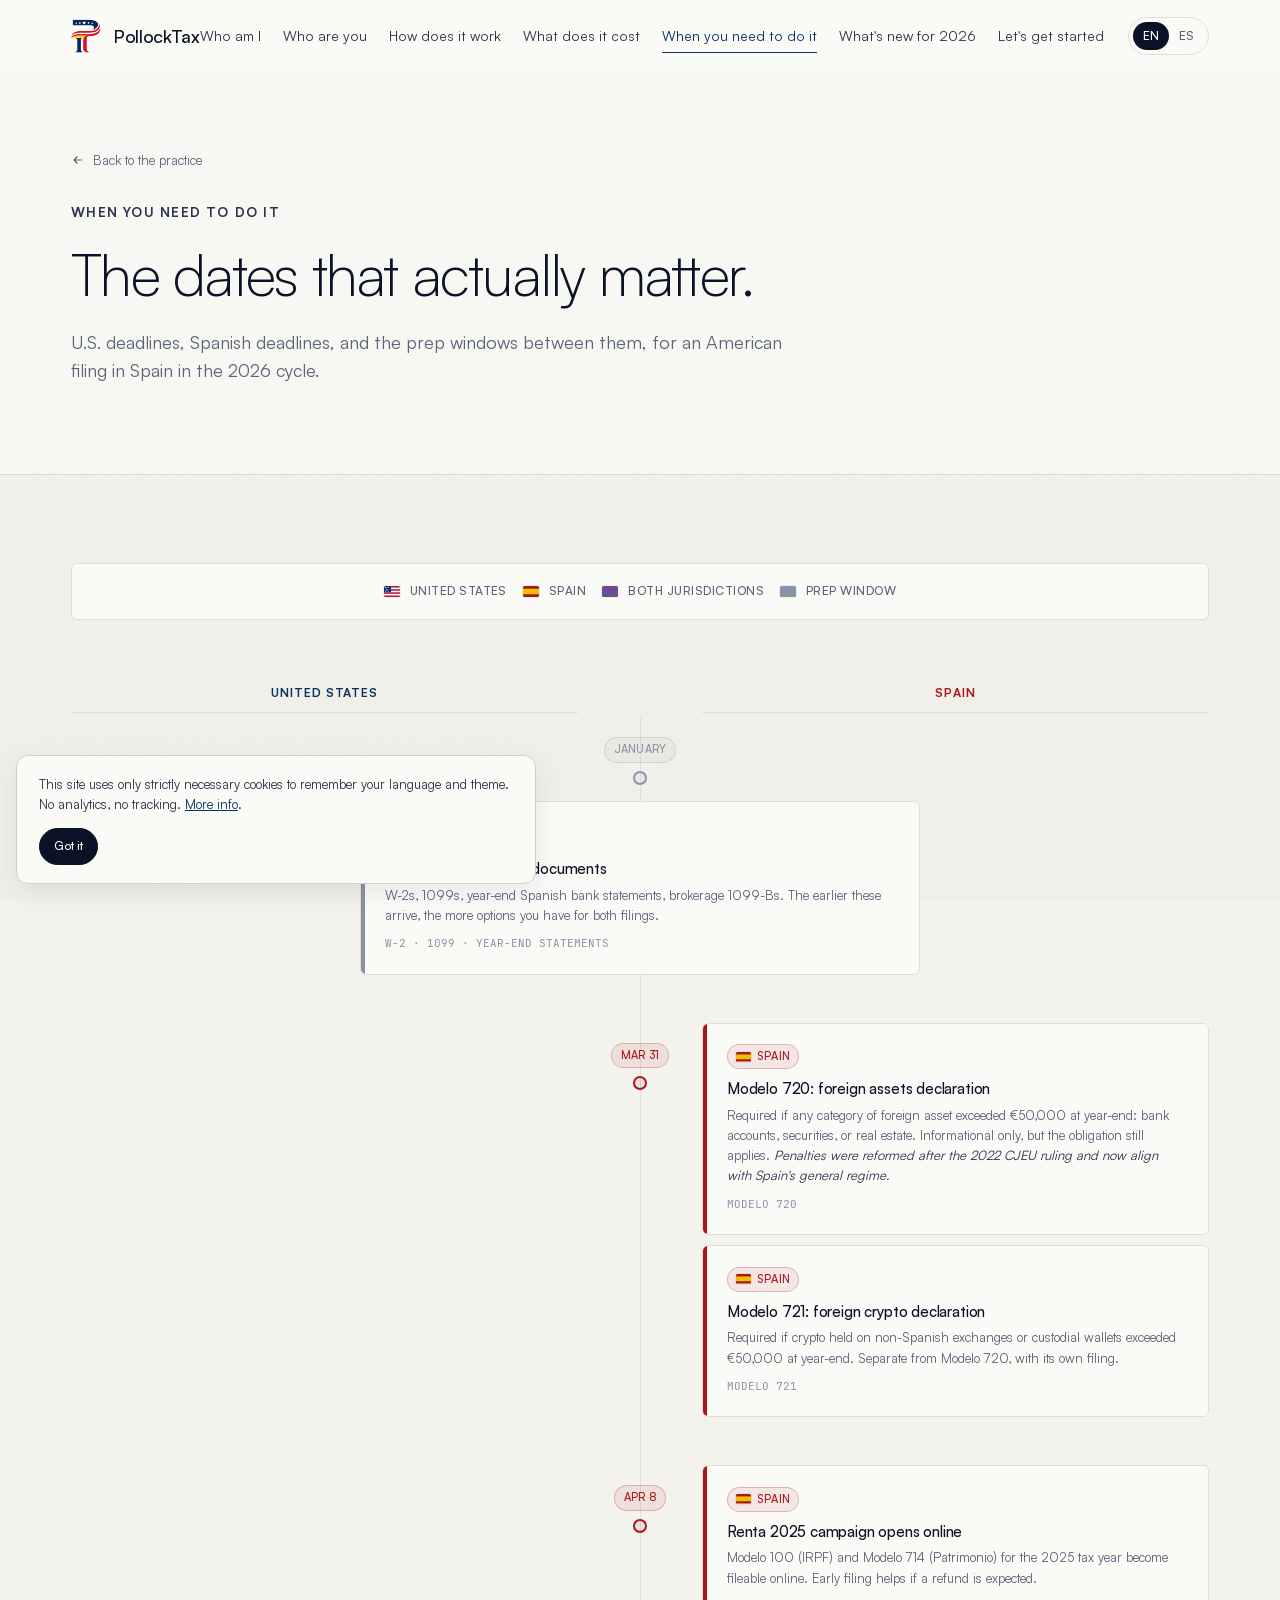
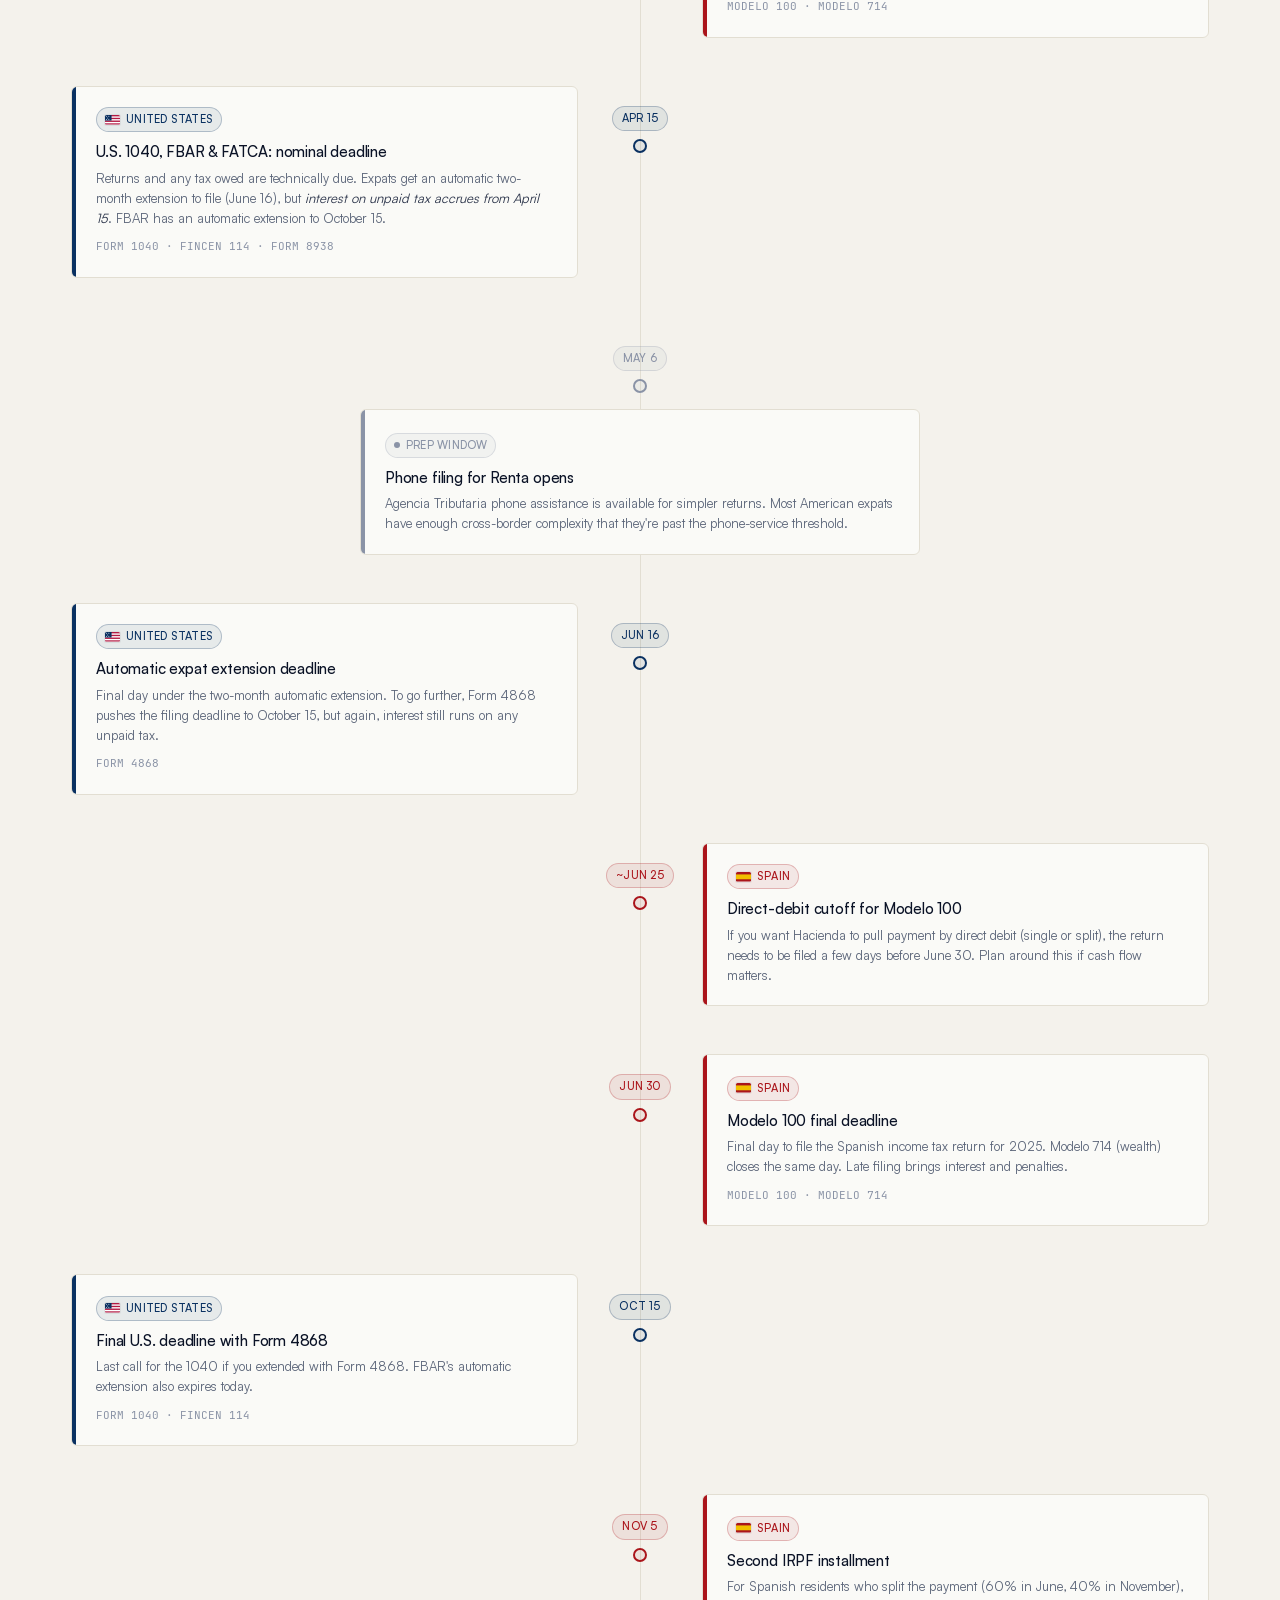
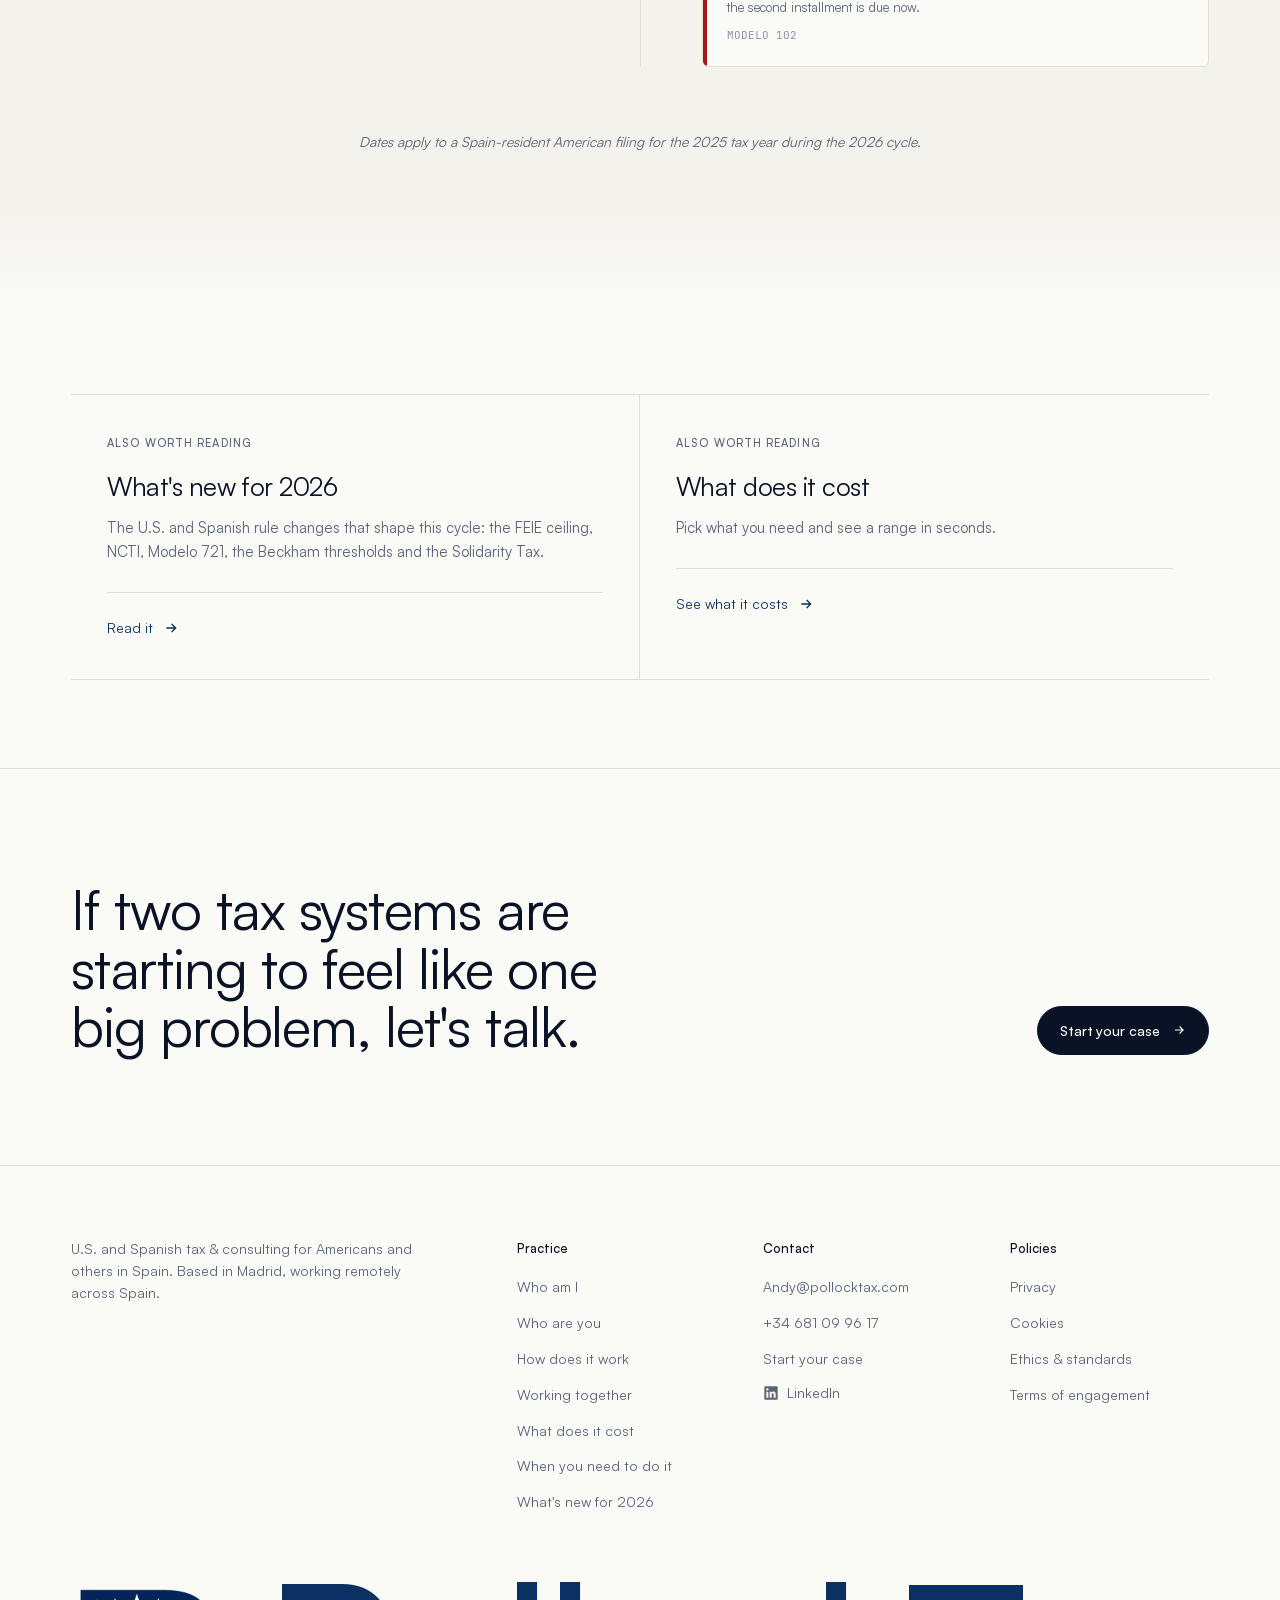
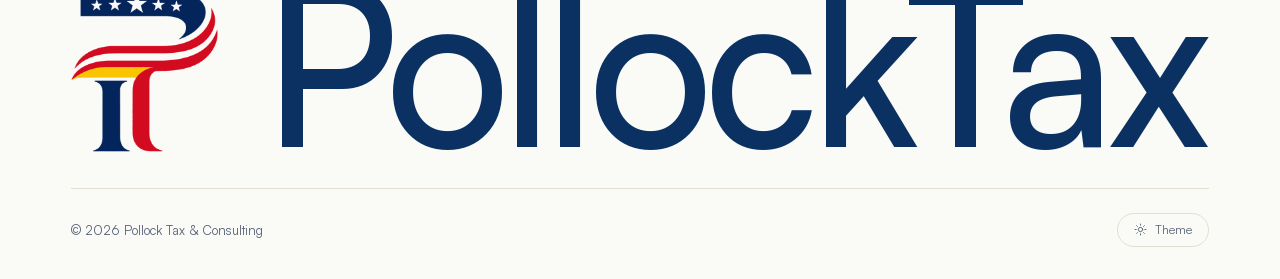
==== commit 13b921cf: "Bring pricing, scope and privacy text in line with the fee matrix and engagement letter - Calculator" ====
--- a/deadlines.html
+++ b/deadlines.html
@@ -31,14 +31,10 @@
 <link rel="icon" type="image/png" href="images/favicon-16.png" sizes="16x16" />
 <link rel="apple-touch-icon" href="images/apple-touch-icon.png" />
 
-<link rel="preconnect" href="https://api.fontshare.com" crossorigin />
-<!-- Loaded without blocking render: a slow font host must never hold up the page.
-     The URL already carries display=swap, so the swap behavior is unchanged. -->
-<link rel="preload" as="style" href="https://api.fontshare.com/v2/css?f[]=satoshi@300,400,500,700&f[]=jetbrains-mono@400,500&display=swap"
-      onload="this.onload=null;this.rel='stylesheet'" />
-<noscript><link rel="stylesheet" href="https://api.fontshare.com/v2/css?f[]=satoshi@300,400,500,700&f[]=jetbrains-mono@400,500&display=swap" /></noscript>
-
-<link rel="stylesheet" href="styles.css?v=a674ebdbf3" />
+<link rel="preload" href="fonts/Satoshi-400.woff2" as="font" type="font/woff2" crossorigin />
+<link rel="preload" href="fonts/Satoshi-500.woff2" as="font" type="font/woff2" crossorigin />
+
+<link rel="stylesheet" href="styles.css?v=8d1558ced2" />
 
 <script type="application/ld+json">
 {
@@ -473,7 +469,7 @@
   </div>
 </div>
 
-<script src="site.js?v=73084977fb" defer></script>
+<script src="site.js?v=2f7c758a06" defer></script>
 
 </body>
 </html>
--- a/styles.css
+++ b/styles.css
@@ -1,6 +1,16 @@
 /* ============================================================
    POLLOCK TAX & CONSULTING
    ============================================================ */
+
+/* Fonts are served from this site rather than a font host, so a visit sends
+   nobody's IP address to a third party. Satoshi is from Fontshare (free for
+   web use); JetBrains Mono is under the SIL OFL, licence in fonts/. */
+@font-face { font-family: 'Satoshi'; src: url('fonts/Satoshi-300.woff2') format('woff2'); font-weight: 300; font-style: normal; font-display: swap; }
+@font-face { font-family: 'Satoshi'; src: url('fonts/Satoshi-400.woff2') format('woff2'); font-weight: 400; font-style: normal; font-display: swap; }
+@font-face { font-family: 'Satoshi'; src: url('fonts/Satoshi-500.woff2') format('woff2'); font-weight: 500; font-style: normal; font-display: swap; }
+@font-face { font-family: 'Satoshi'; src: url('fonts/Satoshi-700.woff2') format('woff2'); font-weight: 700; font-style: normal; font-display: swap; }
+@font-face { font-family: 'JetBrains Mono'; src: url('fonts/JetBrainsMono-Regular.woff2') format('woff2'); font-weight: 400; font-style: normal; font-display: swap; }
+@font-face { font-family: 'JetBrains Mono'; src: url('fonts/JetBrainsMono-Medium.woff2') format('woff2'); font-weight: 500; font-style: normal; font-display: swap; }
 
 :root {
   --bg:           #FAFAF7;
@@ -31,6 +41,16 @@
   --prep-soft:    rgba(138, 147, 166, 0.08);
   --prep-border:  rgba(138, 147, 166, 0.25);
 
+  /* The announcement bar carries white text on a solid fill, so it keeps its
+     own red rather than --accent-hover: that token lightens in dark mode and
+     would drop the contrast under 4.5:1. Old Glory Red either way. */
+  --notice-bg:    #B31942;
+
+  /* Header height, and the notice bar's when it is up. Anchored scrolling and
+     the notice's own sticky offset are both measured off these. */
+  --nav-h:        73px;
+  --notice-h:     0px;
+
   --font-sans:  'Satoshi', system-ui, -apple-system, sans-serif;
   --font-mono:  'JetBrains Mono', ui-monospace, 'SF Mono', Menlo, monospace;
 
@@ -74,11 +94,14 @@
   --prep-primary: #9AA3B5;
   --prep-soft:    rgba(154, 163, 181, 0.08);
   --prep-border:  rgba(154, 163, 181, 0.25);
+
+  --notice-bg:    #8E1435;
 }
 
 *, *::before, *::after { box-sizing: border-box; }
 /* scroll-padding keeps anchored sections clear of the sticky header */
-html { -webkit-text-size-adjust: 100%; scroll-behavior: smooth; scroll-padding-top: 84px; }
+html { -webkit-text-size-adjust: 100%; scroll-behavior: smooth;
+       scroll-padding-top: calc(var(--nav-h) + var(--notice-h) + 11px); }
 @media (prefers-reduced-motion: reduce) { html { scroll-behavior: auto; } }
 
 /* Skip link — first thing in the tab order, visible only when focused */
@@ -2124,6 +2147,94 @@
 .cookies-actions button:hover { border-color: var(--accent-hover); color: var(--accent-hover); }
 .cookies-actions button.primary:hover { background: var(--accent-hover); border-color: var(--accent-hover); color: #fff; }
 
+/* ===== DEADLINE NOTICE =====
+   A dismissible announcement strip under the header. The message is a full
+   sentence and the strip is one line tall, so it marquees sideways instead of
+   wrapping. The whole strip is the link; the x sits outside it so closing the
+   bar never counts as clicking through. */
+.notice {
+  display: none;
+  align-items: center;
+  /* Rides under the header rather than scrolling off: the nav is sticky at
+     top 0 and z-index 100, so this sits one step down on both counts. The
+     drawer, modals and intro overlay are all above 100 and still cover it. */
+  position: sticky;
+  top: var(--nav-h);
+  z-index: 99;
+  background: var(--notice-bg);
+  color: #fff;
+  /* The header above is translucent and blurred; a hairline keeps the two
+     from bleeding into each other as content scrolls under the nav. */
+  border-bottom: 1px solid color-mix(in oklab, #000 20%, var(--notice-bg));
+}
+.notice.is-visible { display: flex; }
+
+/* min-width:0 lets this flex item shrink below its content width, which is
+   what gives the marquee something to be clipped by. */
+.notice-cta {
+  flex: 1 1 auto;
+  min-width: 0;
+  overflow: hidden;
+  padding-block: 11px;
+  color: inherit;
+}
+
+.notice-track {
+  display: inline-flex;
+  align-items: center;
+  white-space: nowrap;
+  animation: notice-marquee 48s linear infinite;
+}
+/* Three copies travelling exactly one copy's width: the strip is never wider
+   than two copies on any viewport, so the loop has no visible seam. */
+@keyframes notice-marquee {
+  from { transform: translateX(0); }
+  to   { transform: translateX(-33.3333%); }
+}
+.notice:hover .notice-track,
+.notice:focus-within .notice-track { animation-play-state: paused; }
+
+.notice-item {
+  padding-inline: 2.75rem;
+  font-size: 13.5px;
+  font-weight: 450;
+  letter-spacing: 0.01em;
+}
+.notice-item .notice-link {
+  font-weight: 650;
+  text-decoration: underline;
+  text-underline-offset: 3px;
+  text-decoration-thickness: 1px;
+}
+.notice-cta:hover .notice-link { text-decoration-thickness: 2px; }
+
+.notice-close {
+  flex: 0 0 auto;
+  display: grid;
+  place-items: center;
+  width: 38px;
+  align-self: stretch;
+  color: #fff;
+  opacity: 0.75;
+  transition: opacity var(--t-fast) var(--ease);
+}
+.notice-close:hover { opacity: 1; }
+.notice-close svg { width: 15px; height: 15px; }
+
+/* Keyboard focus has to stay visible against the red, where the site's normal
+   accent outline would not read. */
+.notice-cta:focus-visible,
+.notice-close:focus-visible { outline: 2px solid #fff; outline-offset: -3px; }
+
+/* No motion: drop to a single copy and let the sentence wrap, so the whole
+   message is readable at once instead of scrolling past. */
+@media (prefers-reduced-motion: reduce) {
+  .notice-cta { overflow: visible; padding-inline: var(--grid-pad) 0; }
+  .notice-track { display: block; white-space: normal; animation: none; }
+  .notice-item { padding-inline: 0; }
+  .notice-item + .notice-item { display: none; }
+}
+
 /* SCROLL ANIMATIONS */
 [data-reveal] {
   opacity: 0;
@@ -2412,7 +2523,7 @@
 }
 .calc-step--wide { grid-column: 1 / -1; }
 
-.calc-step-head { margin-bottom: 16px; }
+.calc-step-head { margin-bottom: 14px; }
 .calc-step-head h3 {
   display: flex;
   align-items: baseline;
@@ -2440,7 +2551,7 @@
   align-items: center;
   justify-content: center;
   gap: 10px;
-  padding: 14px 16px;
+  padding: 13px 16px;
   text-align: center;
   font-size: 15px;
   color: var(--ink-2);
@@ -2457,22 +2568,23 @@
   box-shadow: inset 0 0 0 1px var(--accent);
 }
 
-/* Step 2 — the year */
-.calc-tiers { display: grid; gap: 10px; }
-.calc-tier {
-  display: block;
-  text-align: left;
-  background: var(--bg);
-  border: 1px solid var(--line);
-  border-radius: var(--radius-md);
-  padding: 15px 17px;
-  transition: border-color var(--t-fast) var(--ease), box-shadow var(--t-fast) var(--ease);
-}
-.calc-tier:hover { border-color: var(--line-2); }
-.calc-tier[aria-checked="true"] { border-color: var(--accent); box-shadow: inset 0 0 0 1px var(--accent); }
-.calc-tier-name { display: block; font-size: 15.5px; font-weight: 500; color: var(--ink); letter-spacing: -0.01em; margin-bottom: 4px; }
-.calc-tier-desc { display: block; font-size: 13.5px; line-height: 1.5; color: var(--ink-3); }
-.calc-tier--unsure { border-style: dashed; }
+/* Step 2 — the year. A checklist rather than a choice of tier: the tier
+   follows from the answers, and the readout says which one each side is in. */
+.calc-tier-readout {
+  margin: -4px 0 14px 27px;
+  font-size: 13px;
+  font-weight: 500;
+  color: var(--accent);
+}
+.calc-crit {
+  display: grid;
+  grid-template-columns: repeat(auto-fit, minmax(200px, 1fr));
+  gap: 20px 28px;
+  align-items: start;
+}
+.calc-crit .calc-addon-group[hidden] { display: none; }
+.calc-crit .calc-group-label + .calc-addon { border-top: 1px solid var(--line); }
+.calc-addon[hidden] { display: none; }
 
 /* Flag chips, matching the ones on the calendar page */
 .calc-flag {
@@ -2489,6 +2601,7 @@
 
 /* Step 3 — the extras. No prices on the switches: the range answers that. */
 .calc-addons { display: grid; gap: 20px; }
+.calc-step--wide .calc-addons { grid-template-columns: repeat(auto-fit, minmax(240px, 1fr)); gap: 20px 36px; align-items: start; }
 .calc-addon-group[hidden] { display: none; }
 .calc-group-label {
   display: flex;
@@ -2509,7 +2622,7 @@
   grid-template-columns: minmax(0, 1fr) auto;
   align-items: center;
   gap: 16px;
-  padding: 12px 2px;
+  padding: 11px 2px;
   border-bottom: 1px solid var(--line);
   cursor: pointer;
 }
@@ -2544,6 +2657,10 @@
 .calc-switch-input:checked ~ .calc-switch { background: var(--accent); border-color: var(--accent); }
 .calc-switch-input:checked ~ .calc-switch::after { transform: translateX(17px); }
 .calc-switch-input:focus-visible ~ .calc-switch { outline: 2px solid var(--accent); outline-offset: 3px; }
+
+/* Sits with the year rather than under either flag, since it applies to both. */
+.calc-extra { margin-top: 13px; padding-top: 2px; border-top: 1px solid var(--line); }
+.calc-extra .calc-addon { border-bottom: 0; }
 
 /* Result */
 .calc-result-wrap { position: sticky; top: 96px; }
@@ -2718,3 +2835,60 @@
   .calc-result.is-working .calc-sweep { animation: none; }
   .calc-list li { animation: none; }
 }
+
+/* ============ FEE REFERENCE ============
+   The filing cabinet behind the calculator. Collapsed by default, and set as
+   a list rather than a table: name, a line of scope under it, fee on the
+   right, in the same rhythm as the switches above. */
+.fee-reference .faq-a-inner { max-width: none; padding-bottom: 22px; }
+.fee-rows { max-width: 760px; }
+.fee-row {
+  display: grid;
+  grid-template-columns: minmax(0, 1fr) auto;
+  align-items: baseline;
+  gap: 24px;
+  padding: 13px 0;
+  border-bottom: 1px solid var(--line);
+}
+.fee-row-name { display: block; font-size: 14.5px; line-height: 1.35; color: var(--ink); }
+.fee-row-note { display: block; margin-top: 3px; font-size: 12.5px; line-height: 1.45; color: var(--ink-4); }
+.fee-row-amount {
+  font-size: 14.5px;
+  font-weight: 500;
+  color: var(--ink);
+  white-space: nowrap;
+  font-variant-numeric: tabular-nums;
+}
+@media (max-width: 520px) {
+  .fee-row { gap: 16px; }
+}
+
+/* Packages: two prices each, one per currency, so the amount may wrap. */
+.package-rows { max-width: 860px; }
+.package-rows .fee-row-amount { white-space: normal; text-align: right; }
+.package-note { max-width: 760px; margin: 18px 0 0; font-size: 13px; line-height: 1.55; color: var(--ink-3); }
+
+/* How tiers are set: under the calculator, collapsed by default. */
+.tier-rules-wrap { margin-top: clamp(32px, 4vw, 48px); }
+.tier-rules-wrap .faq-a-inner { max-width: none; }
+.tier-rules-intro { max-width: 72ch; margin: 0 0 22px; }
+.tier-rules {
+  display: grid;
+  grid-template-columns: repeat(auto-fit, minmax(280px, 1fr));
+  gap: 28px 48px;
+}
+.tier-rules-col > .calc-group-label { margin-bottom: 10px; }
+.tier-rule { padding: 14px 0; border-top: 1px solid var(--line); }
+.tier-rule h4 {
+  display: flex;
+  justify-content: space-between;
+  gap: 16px;
+  margin: 0 0 6px;
+  font-size: 15px;
+  font-weight: 500;
+  color: var(--ink);
+}
+.tier-rule-price { font-variant-numeric: tabular-nums; }
+.tier-rule p { margin: 0 0 6px; font-size: 14px; line-height: 1.55; color: var(--ink-3); }
+.tier-rule ul { margin: 0; padding-left: 18px; font-size: 14px; line-height: 1.55; color: var(--ink-2); }
+.tier-rules-foot { margin: 6px 0 0; padding-top: 14px; border-top: 1px solid var(--line); font-size: 13px; line-height: 1.55; color: var(--ink-3); }
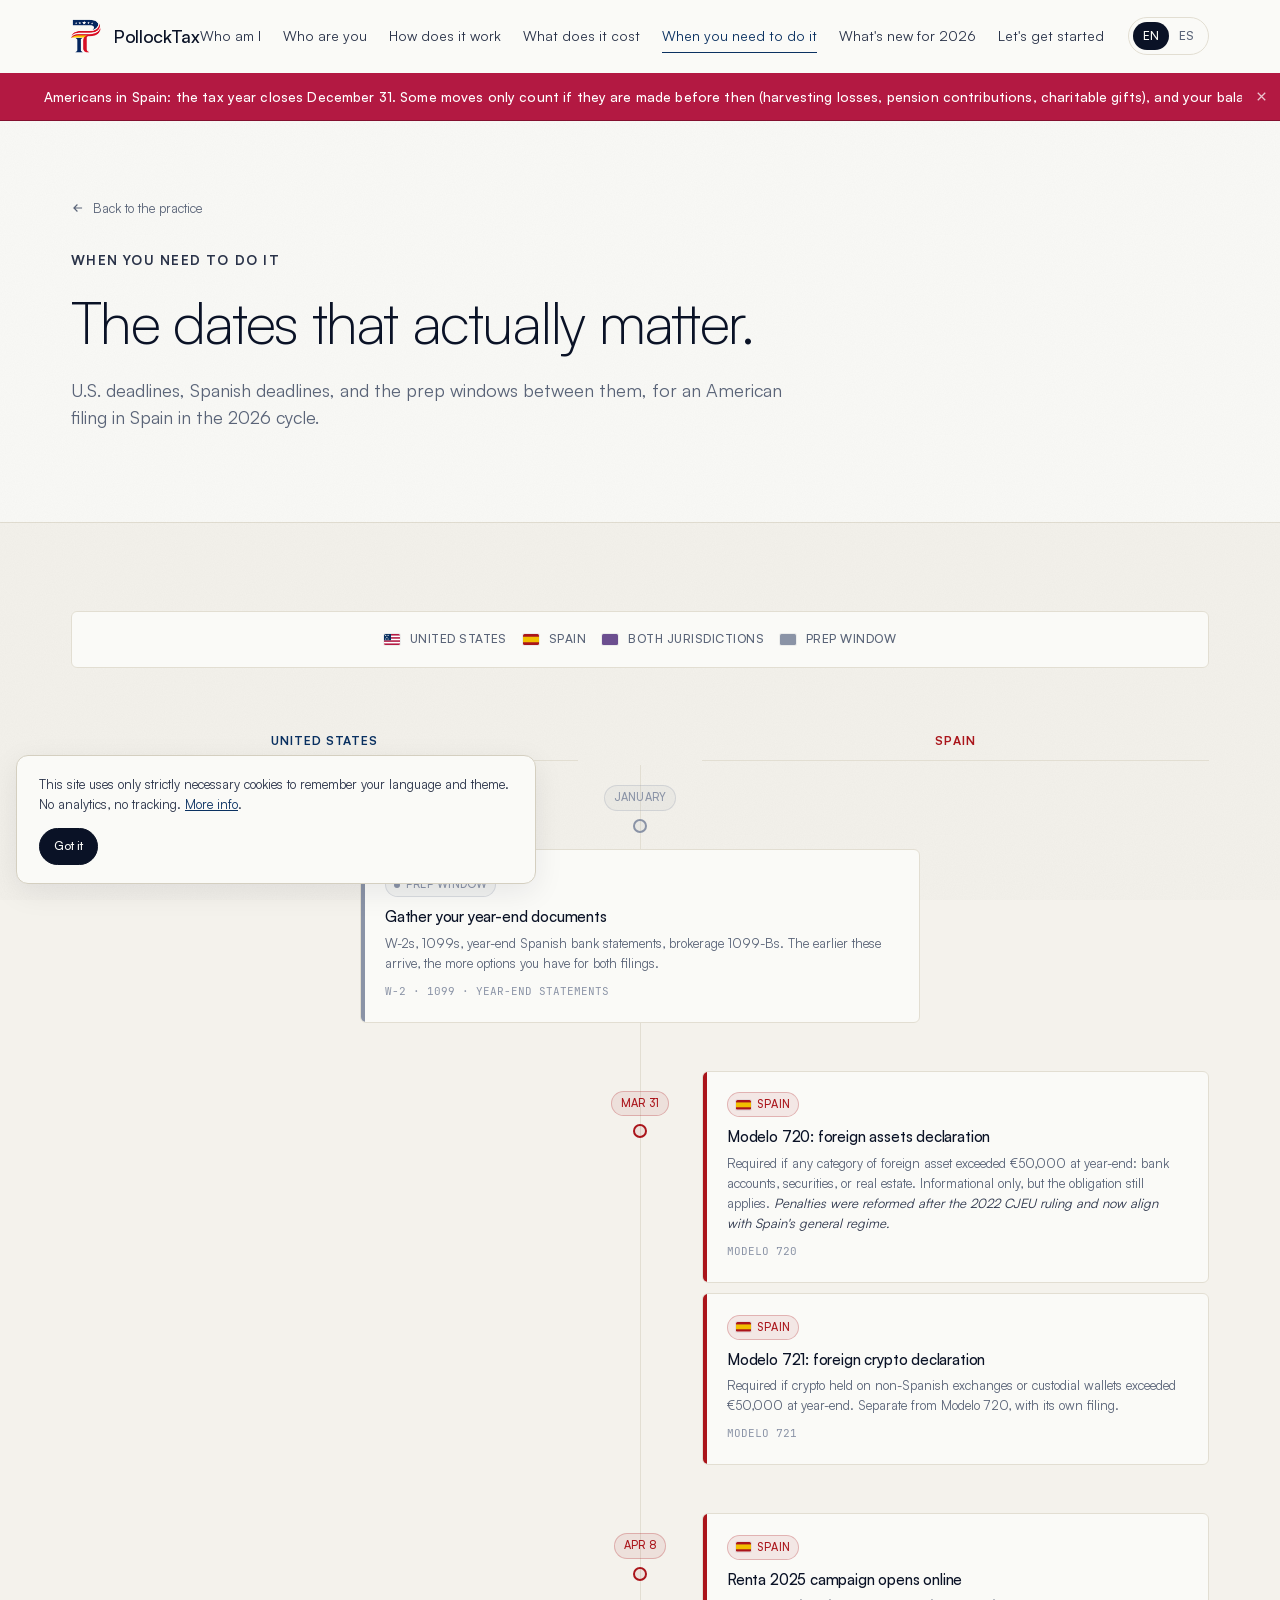
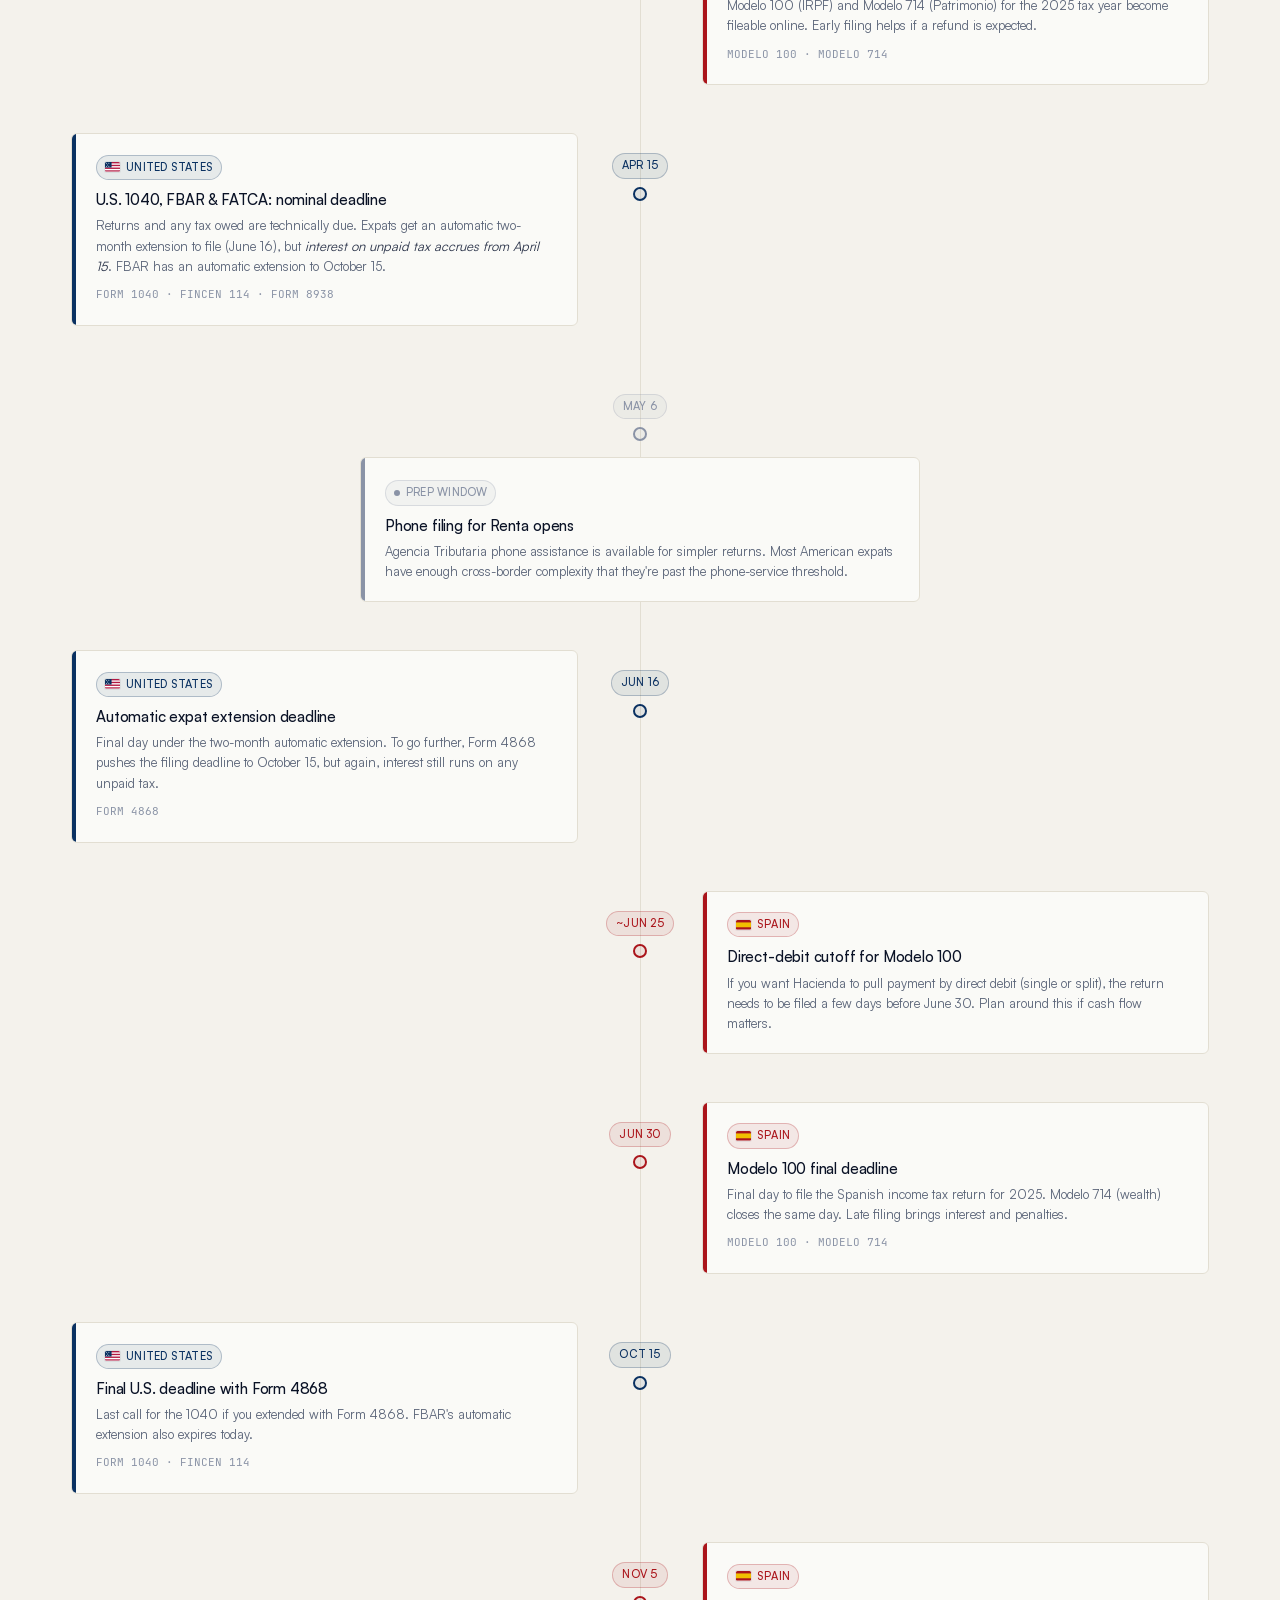
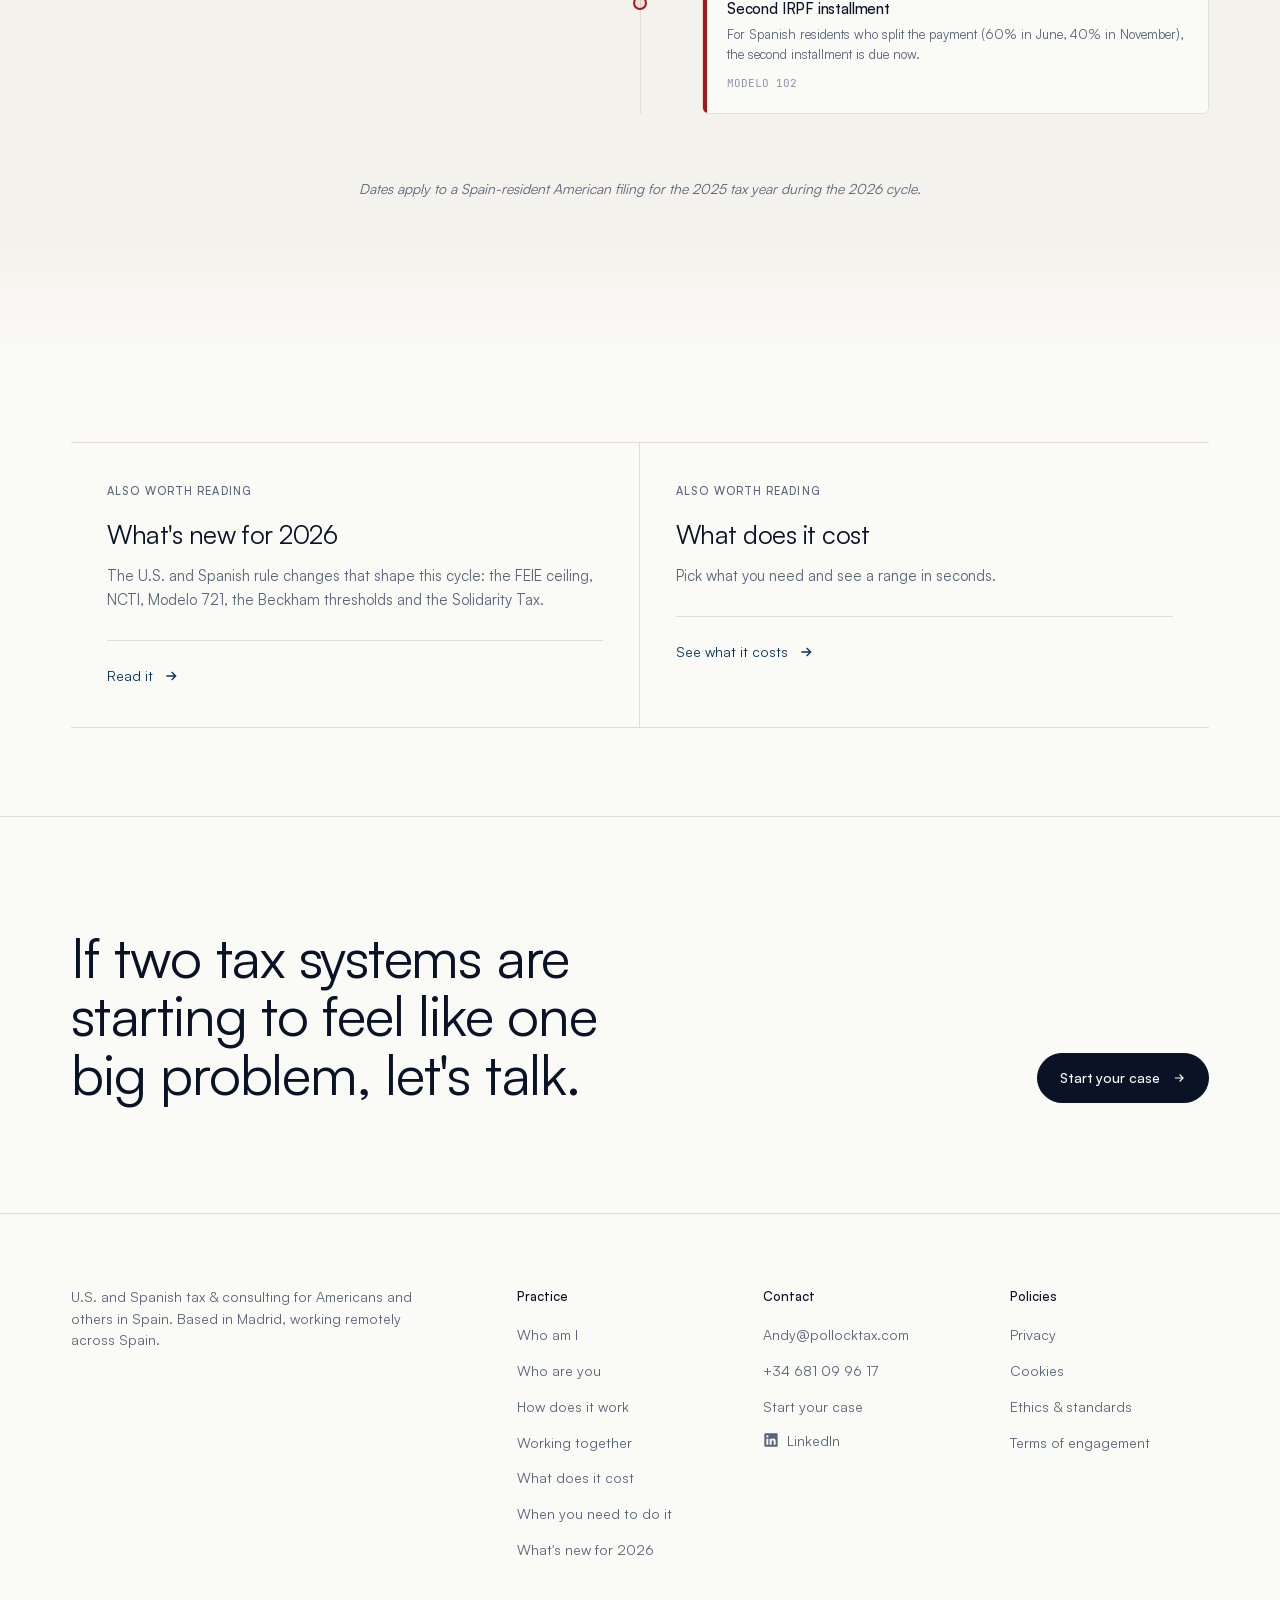
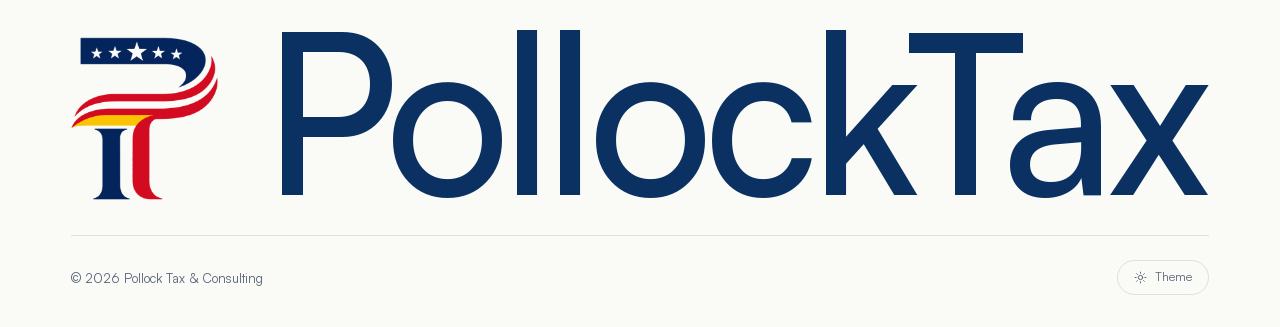
==== commit e5ead60f: "Bring back the notice bar with a year-end planning call to action The bar now invites Americans in S" ====
--- a/deadlines.html
+++ b/deadlines.html
@@ -99,6 +99,20 @@
     </div>
   </div>
 </header>
+
+<div class="notice" id="deadline-notice" role="region" aria-label="Year-end planning notice"
+     data-notice-id="yearend-2026" data-notice-expires="2026-12-31" data-notice-services="planning">
+  <a class="notice-cta" href="index.html?case=yearend-2026#start" data-notice-start>
+    <span class="notice-track">
+      <span class="notice-item" data-bilingual><span data-lang="en">Americans in Spain: the tax year closes December 31. Some moves only count if they are made before then (harvesting losses, pension contributions, charitable gifts), and your balances on that day set what goes on Modelo 720 and wealth tax. <span class="notice-link">Plan your year-end with Andy →</span></span><span data-lang="es">Estadounidenses en España: el año fiscal cierra el 31 de diciembre. Algunas decisiones solo cuentan si se toman antes (compensar pérdidas, aportar al plan de pensiones, hacer donativos), y tus saldos a esa fecha marcan lo que va en el Modelo 720 y en el Impuesto sobre el Patrimonio. <span class="notice-link">Planifica el cierre del año con Andy →</span></span></span>
+      <span class="notice-item" data-bilingual aria-hidden="true"><span data-lang="en">Americans in Spain: the tax year closes December 31. Some moves only count if they are made before then (harvesting losses, pension contributions, charitable gifts), and your balances on that day set what goes on Modelo 720 and wealth tax. <span class="notice-link">Plan your year-end with Andy →</span></span><span data-lang="es">Estadounidenses en España: el año fiscal cierra el 31 de diciembre. Algunas decisiones solo cuentan si se toman antes (compensar pérdidas, aportar al plan de pensiones, hacer donativos), y tus saldos a esa fecha marcan lo que va en el Modelo 720 y en el Impuesto sobre el Patrimonio. <span class="notice-link">Planifica el cierre del año con Andy →</span></span></span>
+      <span class="notice-item" data-bilingual aria-hidden="true"><span data-lang="en">Americans in Spain: the tax year closes December 31. Some moves only count if they are made before then (harvesting losses, pension contributions, charitable gifts), and your balances on that day set what goes on Modelo 720 and wealth tax. <span class="notice-link">Plan your year-end with Andy →</span></span><span data-lang="es">Estadounidenses en España: el año fiscal cierra el 31 de diciembre. Algunas decisiones solo cuentan si se toman antes (compensar pérdidas, aportar al plan de pensiones, hacer donativos), y tus saldos a esa fecha marcan lo que va en el Modelo 720 y en el Impuesto sobre el Patrimonio. <span class="notice-link">Planifica el cierre del año con Andy →</span></span></span>
+    </span>
+  </a>
+  <button class="notice-close" type="button" data-notice-dismiss aria-label="Dismiss this notice">
+    <svg viewBox="0 0 24 24" fill="none" stroke="currentColor" stroke-width="2" aria-hidden="true"><path d="M18 6 6 18M6 6l12 12"/></svg>
+  </button>
+</div>
 
 <div class="mobile-drawer-overlay" id="mobile-overlay"></div>
 <div class="mobile-drawer" id="mobile-drawer">
@@ -469,7 +483,7 @@
   </div>
 </div>
 
-<script src="site.js?v=2f7c758a06" defer></script>
+<script src="site.js?v=c480313bd1" defer></script>
 
 </body>
 </html>
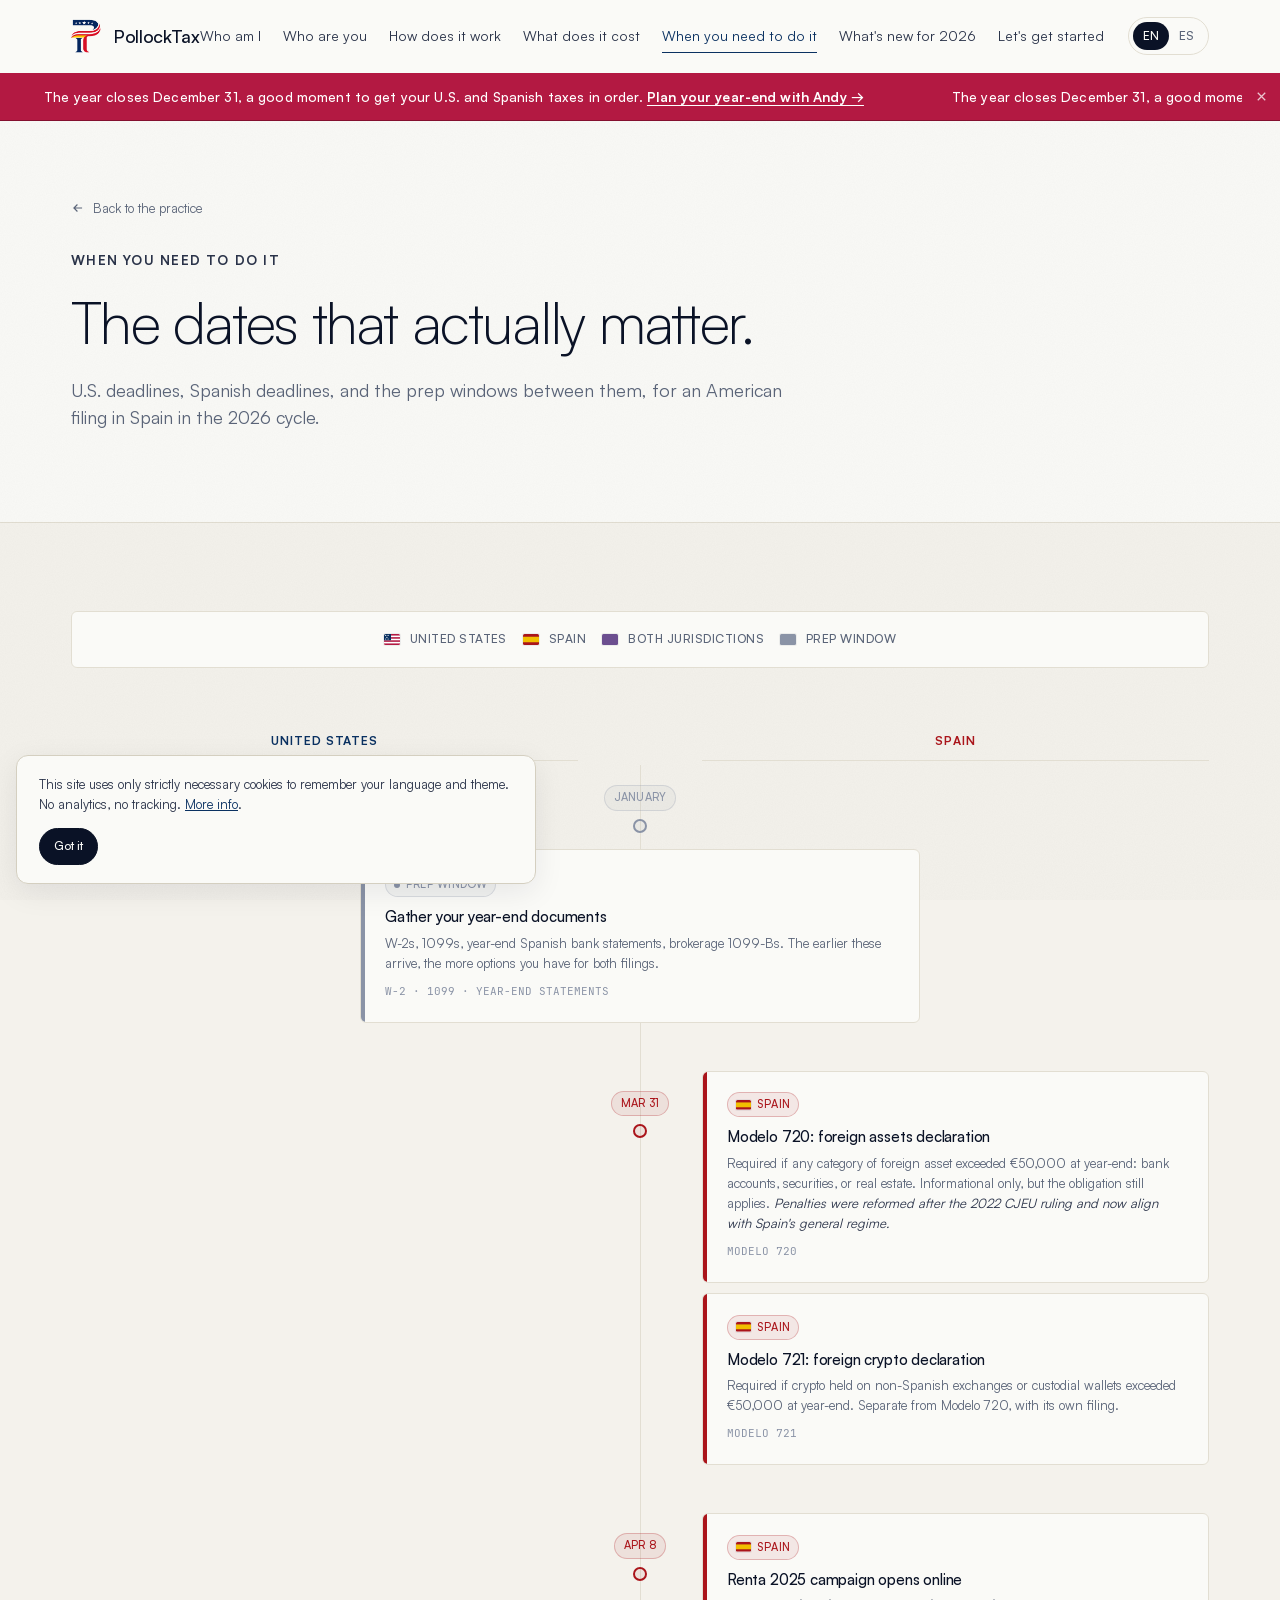
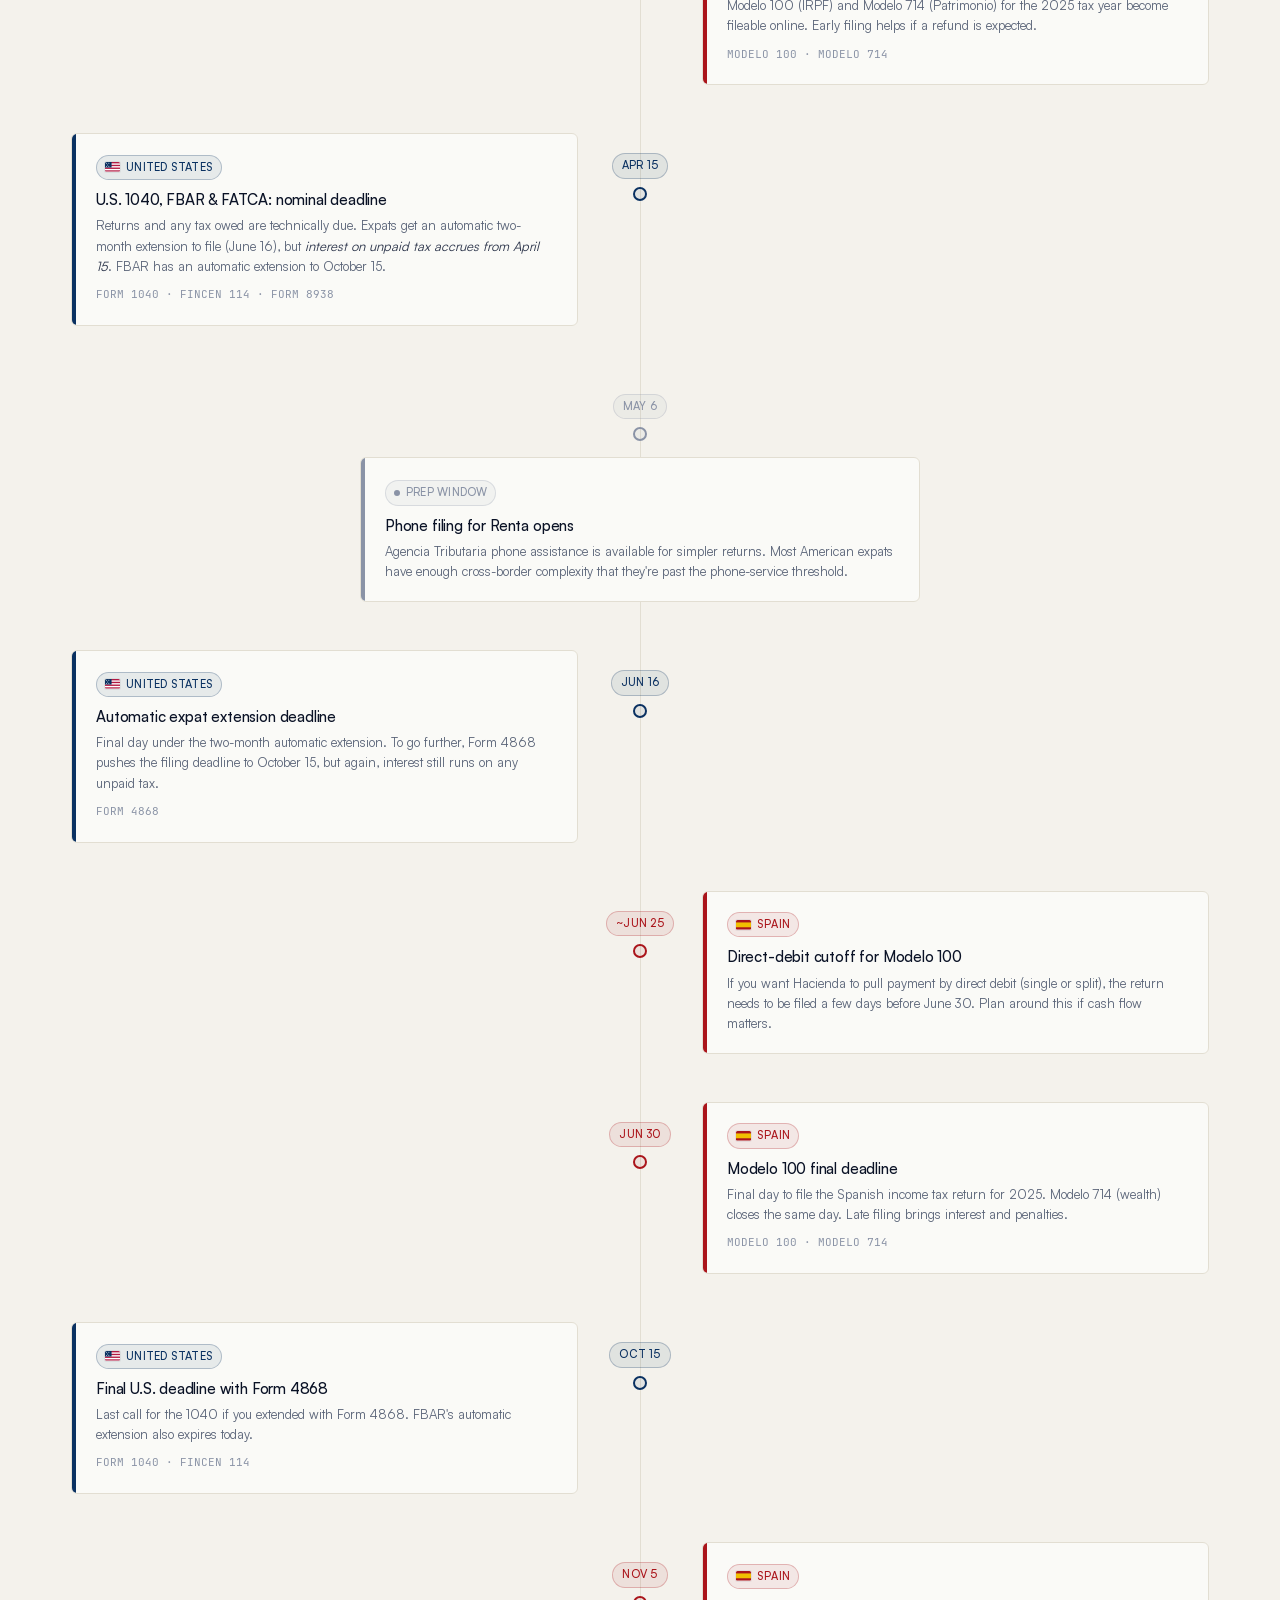
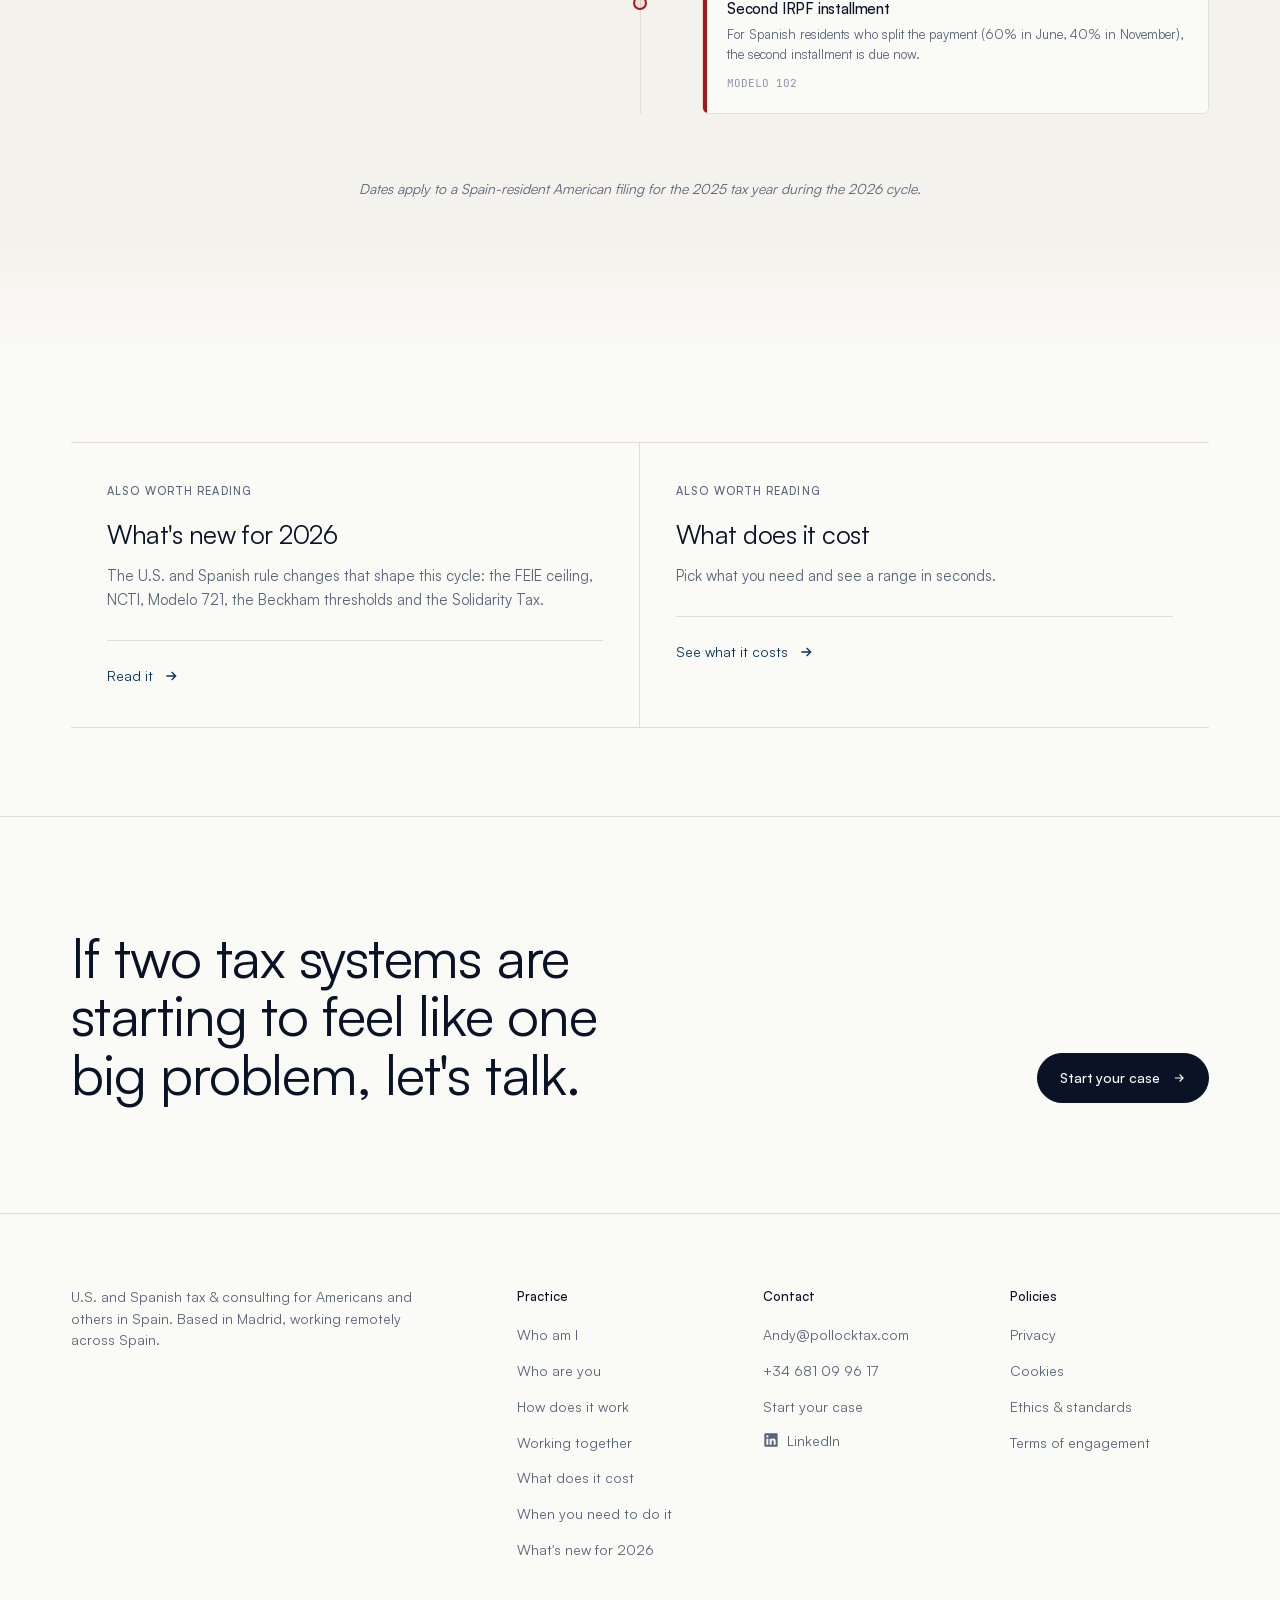
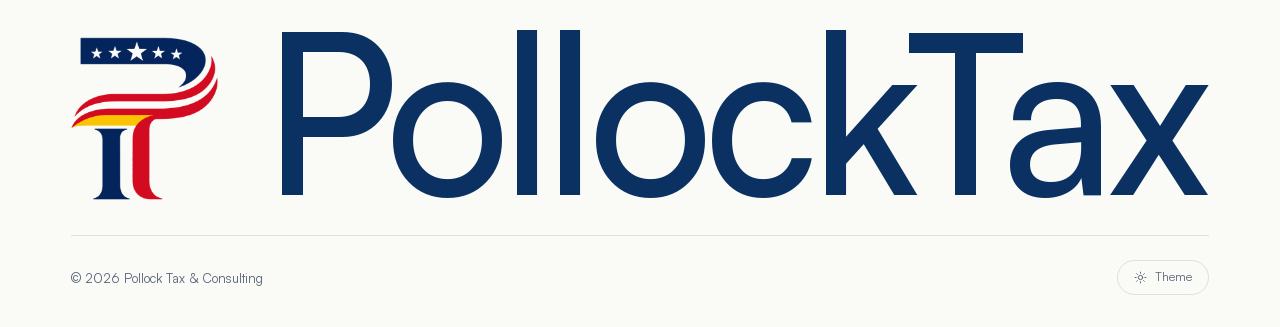
==== commit 22b80761: "Shorten the year-end notice and drop the specific examples Co-Authored-By: Claude Opus 5.5 <noreply@" ====
--- a/deadlines.html
+++ b/deadlines.html
@@ -104,9 +104,9 @@
      data-notice-id="yearend-2026" data-notice-expires="2026-12-31" data-notice-services="planning">
   <a class="notice-cta" href="index.html?case=yearend-2026#start" data-notice-start>
     <span class="notice-track">
-      <span class="notice-item" data-bilingual><span data-lang="en">Americans in Spain: the tax year closes December 31. Some moves only count if they are made before then (harvesting losses, pension contributions, charitable gifts), and your balances on that day set what goes on Modelo 720 and wealth tax. <span class="notice-link">Plan your year-end with Andy →</span></span><span data-lang="es">Estadounidenses en España: el año fiscal cierra el 31 de diciembre. Algunas decisiones solo cuentan si se toman antes (compensar pérdidas, aportar al plan de pensiones, hacer donativos), y tus saldos a esa fecha marcan lo que va en el Modelo 720 y en el Impuesto sobre el Patrimonio. <span class="notice-link">Planifica el cierre del año con Andy →</span></span></span>
-      <span class="notice-item" data-bilingual aria-hidden="true"><span data-lang="en">Americans in Spain: the tax year closes December 31. Some moves only count if they are made before then (harvesting losses, pension contributions, charitable gifts), and your balances on that day set what goes on Modelo 720 and wealth tax. <span class="notice-link">Plan your year-end with Andy →</span></span><span data-lang="es">Estadounidenses en España: el año fiscal cierra el 31 de diciembre. Algunas decisiones solo cuentan si se toman antes (compensar pérdidas, aportar al plan de pensiones, hacer donativos), y tus saldos a esa fecha marcan lo que va en el Modelo 720 y en el Impuesto sobre el Patrimonio. <span class="notice-link">Planifica el cierre del año con Andy →</span></span></span>
-      <span class="notice-item" data-bilingual aria-hidden="true"><span data-lang="en">Americans in Spain: the tax year closes December 31. Some moves only count if they are made before then (harvesting losses, pension contributions, charitable gifts), and your balances on that day set what goes on Modelo 720 and wealth tax. <span class="notice-link">Plan your year-end with Andy →</span></span><span data-lang="es">Estadounidenses en España: el año fiscal cierra el 31 de diciembre. Algunas decisiones solo cuentan si se toman antes (compensar pérdidas, aportar al plan de pensiones, hacer donativos), y tus saldos a esa fecha marcan lo que va en el Modelo 720 y en el Impuesto sobre el Patrimonio. <span class="notice-link">Planifica el cierre del año con Andy →</span></span></span>
+      <span class="notice-item" data-bilingual><span data-lang="en">The year closes December 31, a good moment to get your U.S. and Spanish taxes in order. <span class="notice-link">Plan your year-end with Andy →</span></span><span data-lang="es">El año cierra el 31 de diciembre, buen momento para poner en orden tus impuestos en EE.&nbsp;UU. y en España. <span class="notice-link">Planifica el cierre del año con Andy →</span></span></span>
+      <span class="notice-item" data-bilingual aria-hidden="true"><span data-lang="en">The year closes December 31, a good moment to get your U.S. and Spanish taxes in order. <span class="notice-link">Plan your year-end with Andy →</span></span><span data-lang="es">El año cierra el 31 de diciembre, buen momento para poner en orden tus impuestos en EE.&nbsp;UU. y en España. <span class="notice-link">Planifica el cierre del año con Andy →</span></span></span>
+      <span class="notice-item" data-bilingual aria-hidden="true"><span data-lang="en">The year closes December 31, a good moment to get your U.S. and Spanish taxes in order. <span class="notice-link">Plan your year-end with Andy →</span></span><span data-lang="es">El año cierra el 31 de diciembre, buen momento para poner en orden tus impuestos en EE.&nbsp;UU. y en España. <span class="notice-link">Planifica el cierre del año con Andy →</span></span></span>
     </span>
   </a>
   <button class="notice-close" type="button" data-notice-dismiss aria-label="Dismiss this notice">
